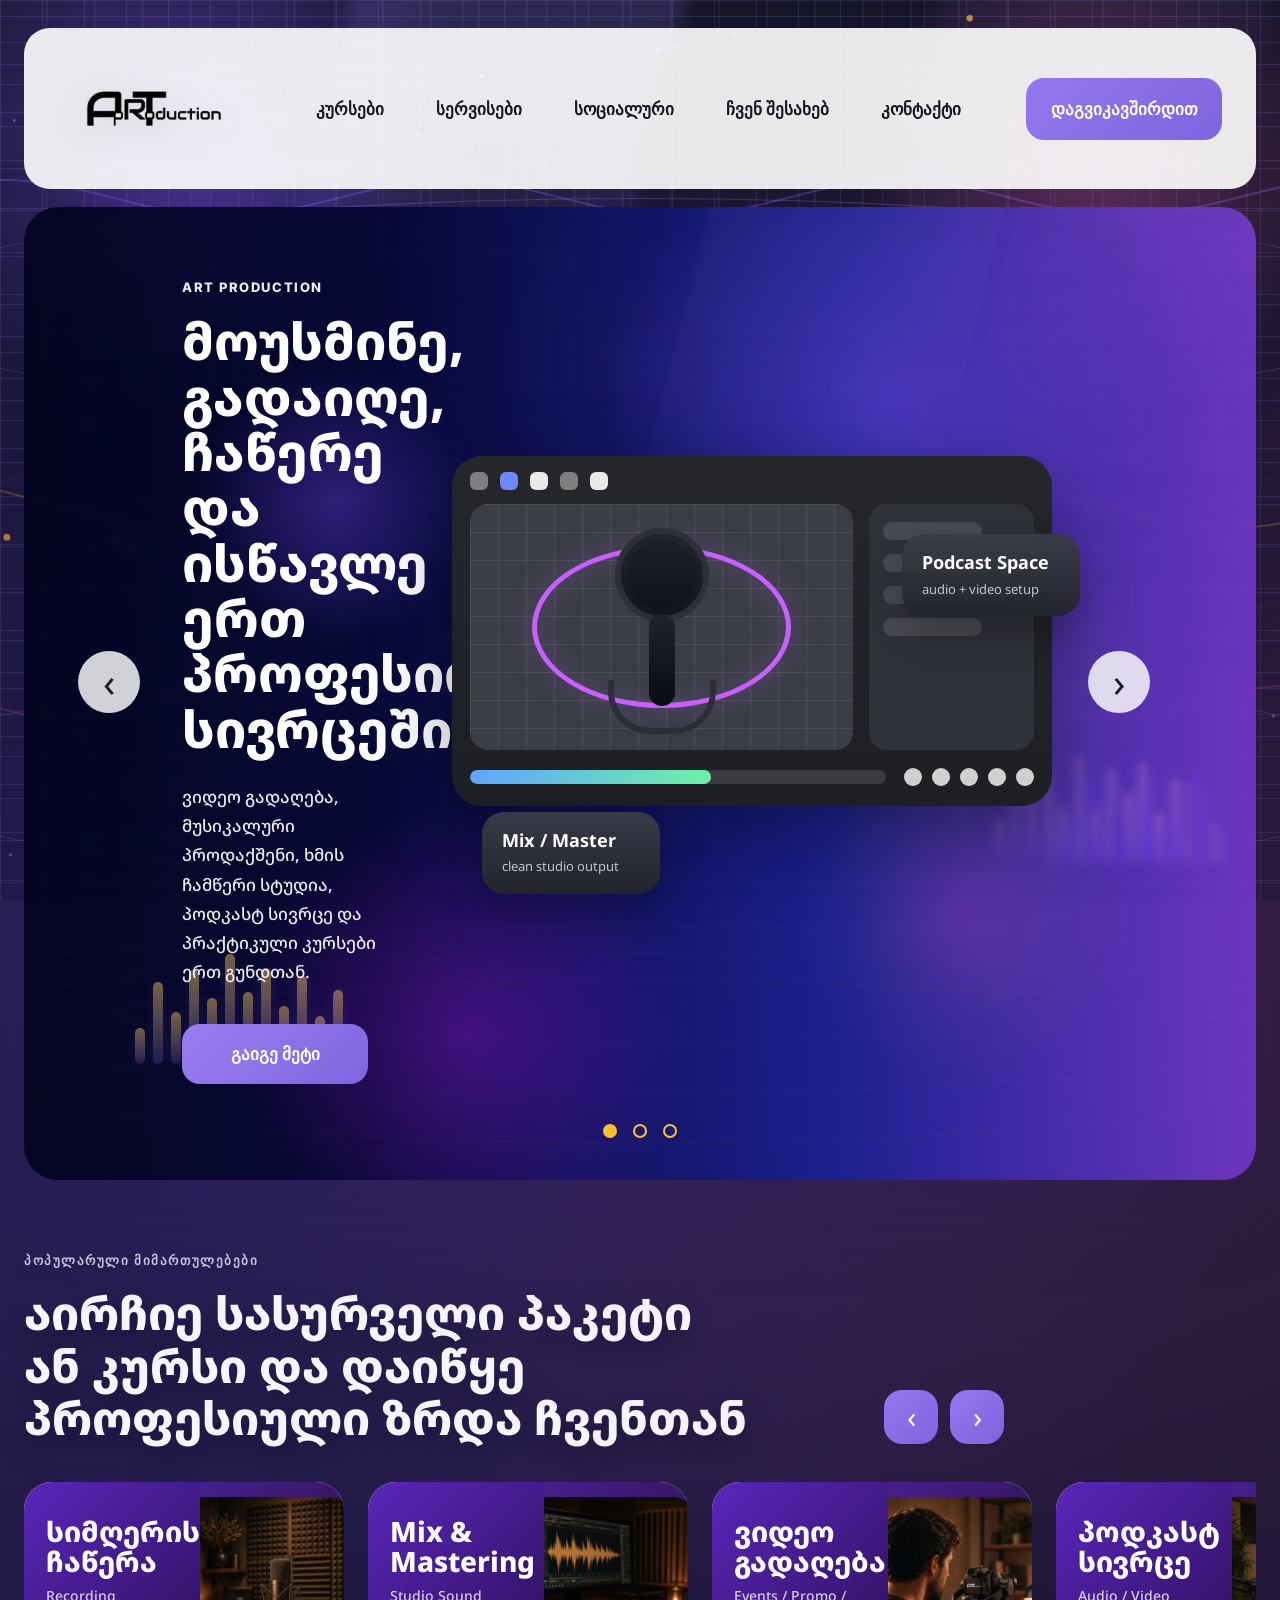
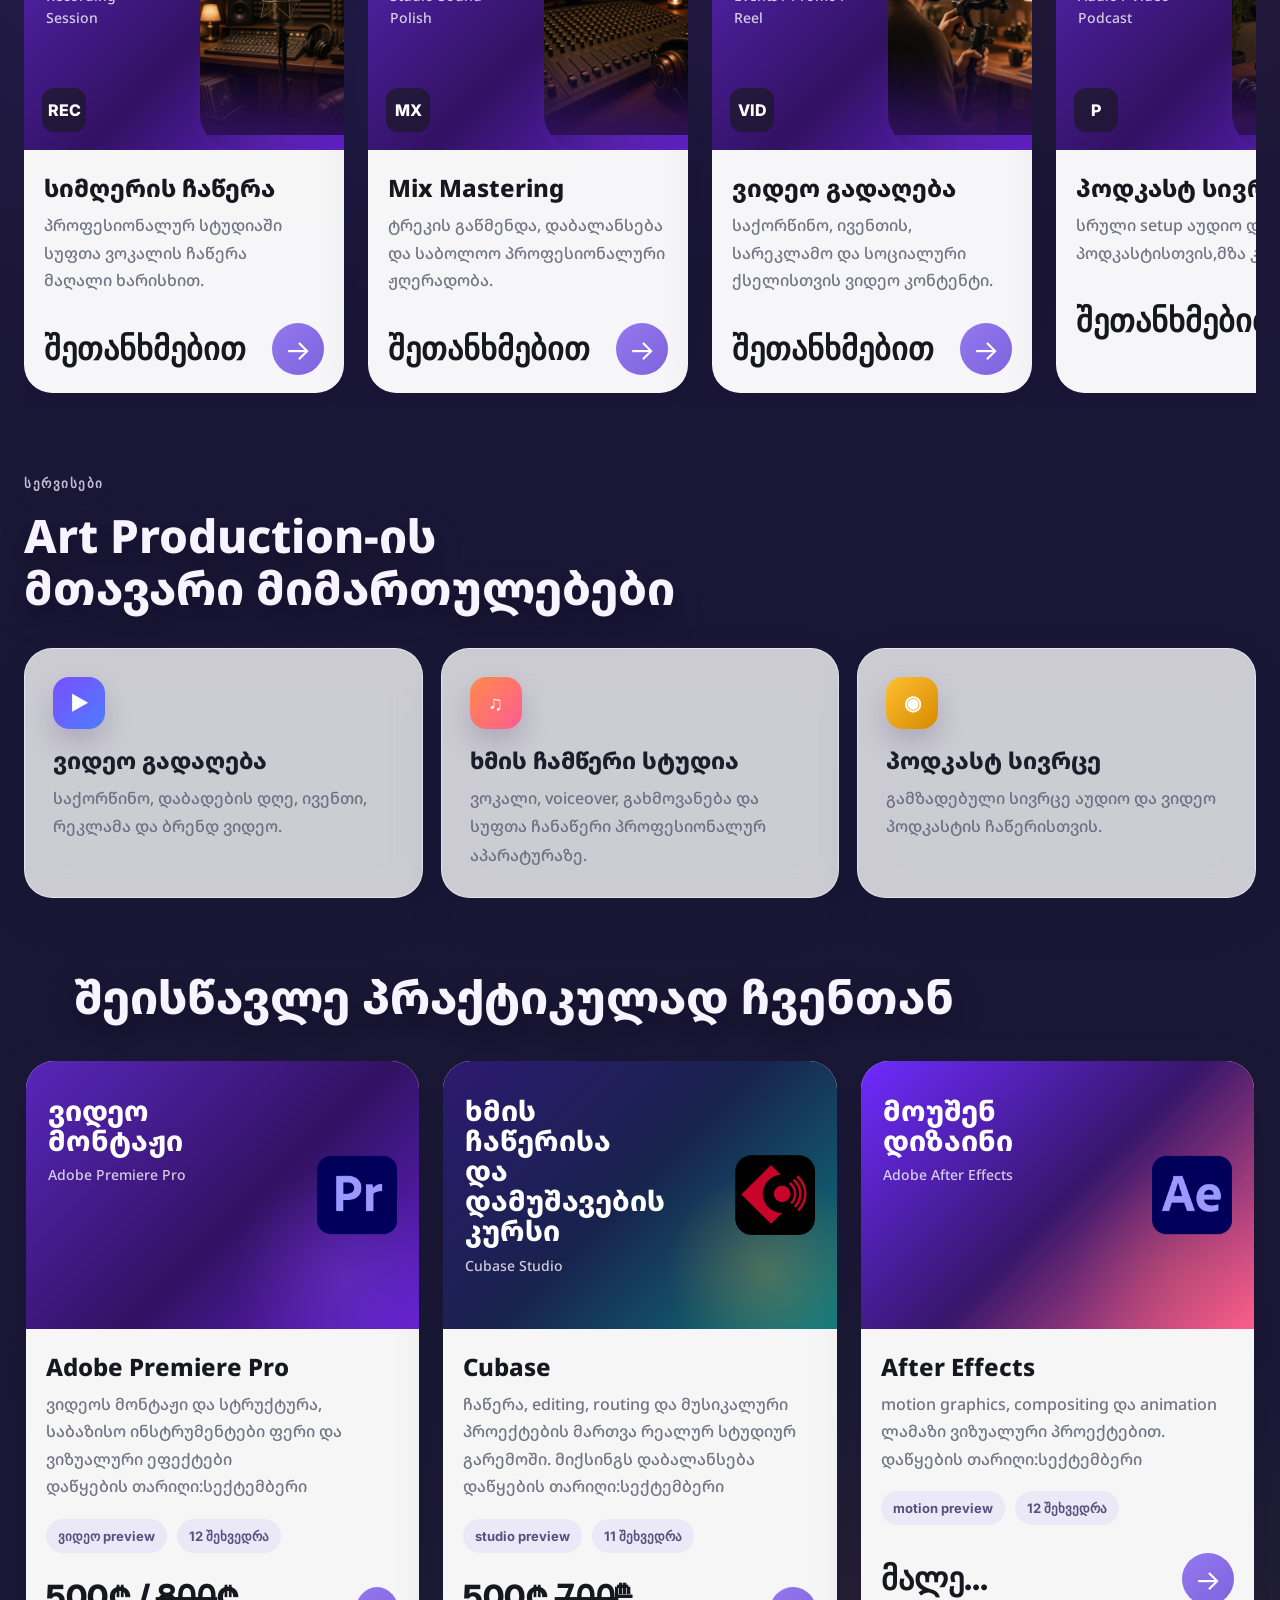
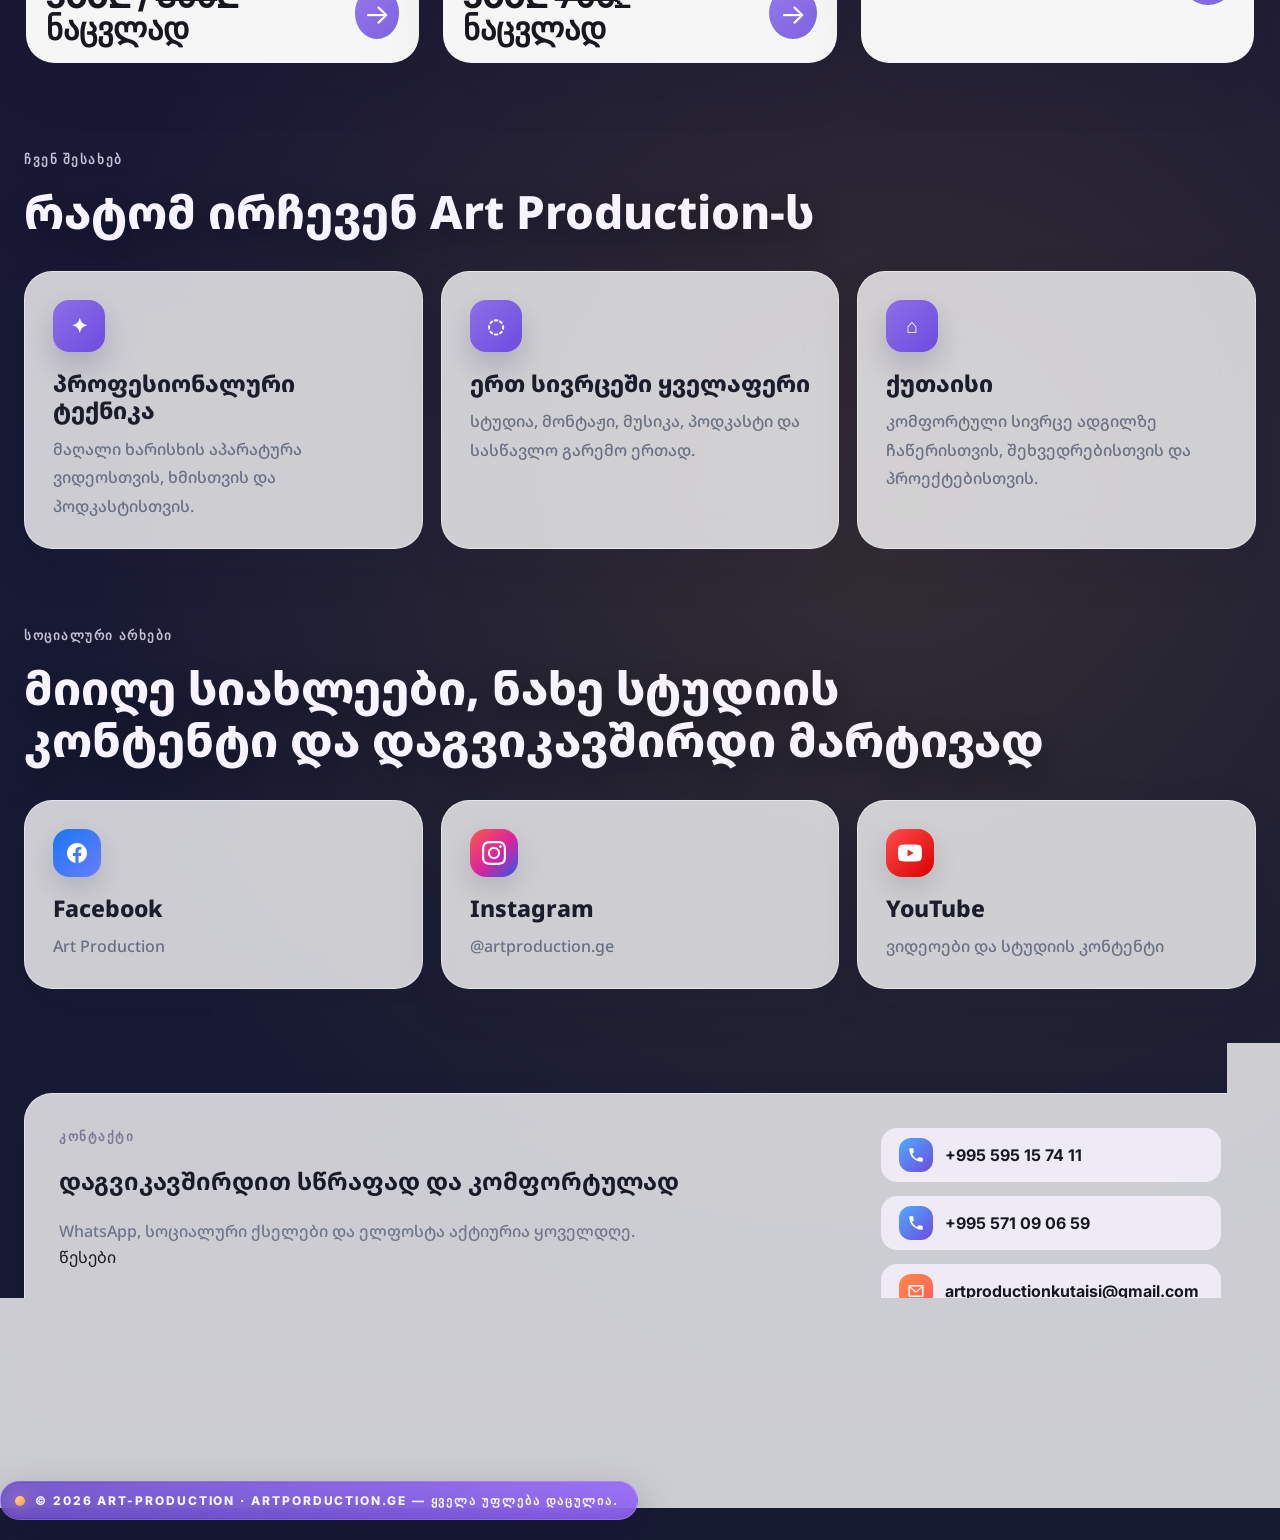
==== index.html @ 6a1c31cc "Update index.html" ====
<!doctype html>
<html lang="ka">
<head>
  <meta charset="utf-8">
  <meta name="viewport" content="width=device-width, initial-scale=1">
  <title>Art Production | არტ-პროდაქშენი</title>
  <meta name="description" content="Art Production ქ.ქუთაისში - ვიდეო, სტუდია, პოდკასტ სივრცე, მუსიკა და კურსები ერთ სივრცეში.">
  <link rel="icon" type="image/png" href="art-production-logo.png">
  <link rel="apple-touch-icon" href="art-production-logo.png">
  <link rel="preconnect" href="https://fonts.googleapis.com">
  <link rel="preconnect" href="https://fonts.gstatic.com" crossorigin>
  <link href="https://fonts.googleapis.com/css2?family=Inter:wght@400;500;600;700;800&family=Noto+Sans+Georgian:wght@400;500;600;700;800&display=swap" rel="stylesheet">
  <link rel="stylesheet" href="./styles.css?v=20260613-art-hero2">
</head>
<body>
  <div class="loader-screen" aria-label="Art Production იტვირთება">
    <div class="loader-card">
      <img class="loader-logo" src="art-production-logo.png" alt="Art Production logo">
      <div class="loader-line"><span></span></div>
    </div>
  </div>

  <canvas class="motion-canvas" aria-hidden="true"></canvas>
  <div class="site-motion-bg" aria-hidden="true">
    <div class="motion-grid"></div>
    <div class="motion-beam beam-a"></div>
    <div class="motion-beam beam-b"></div>
    <div class="motion-wave wave-a"></div>
    <div class="motion-wave wave-b"></div>
    <div class="motion-wave wave-c"></div>
    <div class="motion-bars">
      <span></span><span></span><span></span><span></span><span></span><span></span>
      <span></span><span></span><span></span><span></span><span></span><span></span>
    </div>
  </div>

  <div class="page-shell">
    <header class="site-header">
      <div class="header-inner">
        <a class="brand" href="#top" aria-label="Art Production">
          <img class="brand-logo" src="art-production-logo.png" alt="Art Production logo">
        </a>

        <nav class="main-nav" aria-label="მთავარი ნავიგაცია">
          <a href="#courses">კურსები</a>
          <a href="#services">სერვისები</a>
          <a href="#blog">სოციალური</a>
          <a href="#advantages">ჩვენ შესახებ</a>
          <a href="#contact">კონტაქტი</a>
        </nav>

        <div class="header-actions">
          <a class="header-cta" href="https://www.facebook.com/artproduction.ge" target="_blank" rel="noreferrer">დაგვიკავშირდით</a>
          <button class="menu-toggle" type="button" aria-label="მენიუს გახსნა" aria-expanded="false">
            <span></span>
            <span></span>
          </button>
        </div>
      </div>
    </header>

    <main id="top">
      <section class="hero-stage">
        <div class="hero-slider-card">
          <div class="studio-bg" aria-hidden="true">
            <div class="studio-orb studio-orb-one"></div>
            <div class="studio-orb studio-orb-two"></div>
            <div class="studio-lightbeam beam-one"></div>
            <div class="studio-lightbeam beam-two"></div>
            <div class="studio-wave wave-one"></div>
            <div class="studio-wave wave-two"></div>
            <div class="studio-wave wave-three"></div>
            <div class="studio-eq">
              <span></span>
              <span></span>
              <span></span>
              <span></span>
              <span></span>
              <span></span>
              <span></span>
              <span></span>
              <span></span>
              <span></span>
              <span></span>
              <span></span>
            </div>
          </div>
          <button class="hero-arrow hero-arrow-left" type="button" aria-label="წინა">
            <span>&lsaquo;</span>
          </button>

          <div class="hero-copy">
            <p class="hero-kicker" data-hero-kicker>ART PRODUCTION</p>
            <h1 data-hero-title>მოუსმინე, გადაიღე, ჩაწერე და ისწავლე ერთ პროფესიონალურ სივრცეში</h1>
            <p class="hero-description" data-hero-description>
              ვიდეო გადაღება, მუსიკალური პროდაქშენი, ხმის ჩამწერი სტუდია,
              პოდკასტ სივრცე და პრაქტიკული კურსები ერთ გუნდთან.
            </p>
            <a class="hero-button" data-hero-button href="#services">გაიგე მეტი</a>
          </div>

          <div class="hero-visual">
            <div class="ui-card ui-main">
              <div class="ui-toolbar">
                <span></span>
                <span></span>
                <span></span>
                <span></span>
                <span></span>
              </div>
              <div class="ui-screen">
                <div class="ui-preview">
                  <div class="podcast-ring"></div>
                  <div class="podcast-mic">
                    <div class="mic-head"></div>
                    <div class="mic-body"></div>
                  </div>
                </div>
                <div class="ui-sidebar">
                  <div class="ui-line short"></div>
                  <div class="ui-line"></div>
                  <div class="ui-line"></div>
                  <div class="ui-line short"></div>
                </div>
              </div>
              <div class="ui-bottom">
                <div class="progress-track">
                  <span></span>
                </div>
                <div class="ui-controls">
                  <i></i><i></i><i></i><i></i><i></i>
                </div>
              </div>
            </div>

            <div class="floating-card floating-top">
              <strong data-hero-badge-top-title>Podcast Space</strong>
              <span data-hero-badge-top-text>audio + video setup</span>
            </div>

            <div class="floating-card floating-bottom">
              <strong data-hero-badge-bottom-title>Mix / Master</strong>
              <span data-hero-badge-bottom-text>clean studio output</span>
            </div>
          </div>

          <button class="hero-arrow hero-arrow-right" type="button" aria-label="შემდეგი">
            <span>&rsaquo;</span>
          </button>

          <div class="hero-dots" aria-label="სლაიდები">
            <button class="hero-dot active" type="button" aria-label="სლაიდი 1"></button>
            <button class="hero-dot" type="button" aria-label="სლაიდი 2"></button>
            <button class="hero-dot" type="button" aria-label="სლაიდი 3"></button>
          </div>
        </div>
      </section>

      <section class="content-section slider-section" id="featured-courses">
        <div class="section-head slider-head">
          <div>
            <p class="section-kicker">პოპულარული მიმართულებები</p>
            <h2>აირჩიე სასურველი პაკეტი ან კურსი და დაიწყე პროფესიული ზრდა ჩვენთან</h2>
          </div>
          <div class="slider-actions">
            <button class="slider-arrow course-arrow-left" type="button" aria-label="წინა კურსები">
              <span>&lsaquo;</span>
            </button>
            <button class="slider-arrow course-arrow-right" type="button" aria-label="შემდეგი კურსები">
              <span>&rsaquo;</span>
            </button>
          </div>
        </div>

          <div class="course-slider" data-course-slider>
            <article class="course-showcase-card" data-package-link="recording" tabindex="0" role="link" aria-label="სიმღერის ჩაწერის დეტალები">
              <div class="course-showcase-media media-premiere">
                <div class="course-showcase-label">
                  <h3>სიმღერის ჩაწერა</h3>
                  <span>Recording Session</span>
                </div>
                <div class="course-person recording-photo"></div>
                <div class="course-badge">REC</div>
              </div>
              <div class="course-showcase-body">
                <h3>სიმღერის ჩაწერა</h3>
                <p>პროფესიონალურ სტუდიაში სუფთა ვოკალის ჩაწერა მაღალი ხარისხით.</p>
                <div class="course-price-row">
                  <strong>შეთანხმებით</strong>
                  <a href="./package-detail.html?item=recording" class="course-circle-arrow" aria-label="მეტის ნახვა">&rarr;</a>
                </div>
              </div>
            </article>

            <article class="course-showcase-card" data-package-link="mix-mastering" tabindex="0" role="link" aria-label="Mix Mastering-ის დეტალები">
              <div class="course-showcase-media media-seo">
                <div class="course-showcase-label">
                  <h3>Mix & Mastering</h3>
                  <span>Studio Sound Polish</span>
                </div>
                <div class="course-person mixing-photo"></div>
                <div class="course-badge">MX</div>
              </div>
              <div class="course-showcase-body">
                <h3>Mix Mastering</h3>
                <p>ტრეკის გაწმენდა, დაბალანსება და საბოლოო პროფესიონალური ჟღერადობა.</p>
                <div class="course-price-row">
                  <strong>შეთანხმებით</strong>
                  <a href="./package-detail.html?item=mix-mastering" class="course-circle-arrow" aria-label="მეტის ნახვა">&rarr;</a>
                </div>
              </div>
            </article>

            <article class="course-showcase-card" data-package-link="video-production" tabindex="0" role="link" aria-label="ვიდეო გადაღების დეტალები">
              <div class="course-showcase-media media-meta">
                <div class="course-showcase-label">
                  <h3>ვიდეო გადაღება</h3>
                  <span>Events / Promo / Reel</span>
                </div>
                <div class="course-person video-photo"></div>
                <div class="course-badge">VID</div>
              </div>
              <div class="course-showcase-body">
                <h3>ვიდეო გადაღება</h3>
                <p>საქორწინო, ივენთის, სარეკლამო და სოციალური ქსელისთვის ვიდეო კონტენტი.</p>
                <div class="course-price-row">
                  <strong>შეთანხმებით</strong>
                  <a href="./package-detail.html?item=video-production" class="course-circle-arrow" aria-label="მეტის ნახვა">&rarr;</a>
                </div>
              </div>
            </article>

            <article class="course-showcase-card" data-package-link="podcast-space" tabindex="0" role="link" aria-label="პოდკასტ სივრცის დეტალები">
              <div class="course-showcase-media media-figma">
                <div class="course-showcase-label">
                  <h3>პოდკასტ სივრცე</h3>
                  <span>Audio / Video Podcast</span>
                </div>
                <div class="course-person podcast-photo"></div>
                <div class="course-badge">P</div>
              </div>
              <div class="course-showcase-body">
                <h3>პოდკასტ სივრცე</h3>
                <p>სრული setup აუდიო და ვიდეო პოდკასტისთვის,მზა კონტენტით.</p>
                <div class="course-price-row">
                  <strong>შეთანხმებით</strong>
                  <a href="./package-detail.html?item=podcast-space" class="course-circle-arrow" aria-label="მეტის ნახვა">&rarr;</a>
                </div>
              </div>
            </article>
          </div>
      </section>

      <section class="content-section" id="services">
        <div class="section-head">
          <p class="section-kicker">სერვისები</p>
          <h2>Art Production-ის მთავარი მიმართულებები</h2>
        </div>
        <div class="card-grid">
          <article class="info-card">
            <span class="feature-icon video-icon">▶</span>
            <h3>ვიდეო გადაღება</h3>
            <p>საქორწინო, დაბადების დღე, ივენთი, რეკლამა და ბრენდ ვიდეო.</p>
          </article>
          <article class="info-card">
            <span class="feature-icon audio-icon">♫</span>
            <h3>ხმის ჩამწერი სტუდია</h3>
            <p>ვოკალი, voiceover, გახმოვანება და სუფთა ჩანაწერი პროფესიონალურ აპარატურაზე.</p>
          </article>
          <article class="info-card">
            <span class="feature-icon podcast-icon">◉</span>
            <h3>პოდკასტ სივრცე</h3>
            <p>გამზადებული სივრცე აუდიო და ვიდეო პოდკასტის ჩაწერისთვის.</p>
          </article>
        </div>
      </section>

      <section class="content-section" id="courses">
        <div class="section-head">
<style>
.course-app-logo {
    position: absolute;
    top: 50%;
    right: 22px;
    transform: translateY(-50%);
    width: 80px;
    height: auto;
    display: block;
}
.courses-title {
  text-align: center;
  transform: translateX(350px);
}
@media (max-width: 1400px) {
  .courses-title {
    transform: none;
  }
}
@media (max-width: 760px) {
  .course-app-logo {
    top: 22px;
    transform: none;
  }
}
</style>
         <h2 class="courses-title">
  შეისწავლე პრაქტიკულად ჩვენთან
</h2>
        </div>
        <div class="course-slider static-courses">
          <article class="course-showcase-card" data-package-link="premiere-pro" tabindex="0" role="link" aria-label="Adobe Premiere Pro კურსის დეტალები">
            <div class="course-showcase-media media-premiere">
              <div class="course-showcase-label">
                <h3>ვიდეო მონტაჟი</h3>
                <span>Adobe Premiere Pro</span>
              </div>
              <img src="./adobe-premiere.png" alt="Adobe Premiere Pro ლოგო" class="course-app-logo">
              
            </div>
            <div class="course-showcase-body">
              <h3>Adobe Premiere Pro</h3>
              <p>ვიდეოს მონტაჟი და სტრუქტურა, საბაზისო ინსტრუმენტები  ფერი და ვიზუალური ეფექტები</p>
 <p>დაწყების თარიღი:სექტემბერი</p>
              <div class="course-detail-meta">
                <span>ვიდეო preview</span>
                <span>12 შეხვედრა</span>
              </div>
              <div class="course-price-row">
                <strong>500₾ / 8̶0̶0̶₾ ნაცვლად</strong>
                <a href="./Adobe Premiere Pro.html?item=premiere-pro" class="course-circle-arrow" aria-label="Adobe Premiere Pro დეტალები">&rarr;</a>
              </div>
            </div>
          </article>
          <article class="course-showcase-card" data-package-link="cubase" tabindex="0" role="link" aria-label="Cubase კურსის დეტალები">
            <div class="course-showcase-media media-cubase-advanced">
              <div class="course-showcase-label">
                <h3>ხმის ჩაწერისა და დამუშავების კურსი</h3>
                <span>Cubase Studio</span>
              </div>
              <img src="./cubase-logo.png" alt="Cubase ლოგო" class="course-app-logo">
            </div>
            <div class="course-showcase-body">
              <h3>Cubase</h3>
              <p>ჩაწერა, editing, routing და მუსიკალური პროექტების მართვა რეალურ სტუდიურ გარემოში. მიქსინგს დაბალანსება</p>
                           <p>დაწყების თარიღი:სექტემბერი</p>
              <div class="course-detail-meta">
                <span>studio preview</span>
                <span>11 შეხვედრა</span>
              </div>
              <div class="course-price-row">
                <strong>500₾ 7̶0̶0̶₾̶̶ ნაცვლად</strong>
                <a href="./Sound-Mix-Mastering.html?item=cubase" class="course-circle-arrow" aria-label="Cubase დეტალები">&rarr;</a>
              </div>
            </div>
          </article>
          </article>
          <article class="course-showcase-card" data-package-link="after-effects" tabindex="0" role="link" aria-label="After Effects კურსის დეტალები">
            <div class="course-showcase-media media-after-advanced">
              <div class="course-showcase-label">
                <h3>მოუშენ დიზაინი</h3>
                <span>Adobe After Effects</span>
              </div>
              <img src="./aftereffects-logo.png" alt="After Effects ლოგო" class="course-app-logo">
            </div>
            <div class="course-showcase-body">
              <h3>After Effects</h3>
              <p>motion graphics, compositing და animation ლამაზი ვიზუალური პროექტებით.</p>
	           <p>დაწყების თარიღი:სექტემბერი</p>
              <div class="course-detail-meta">
                <span>motion preview</span>
                <span>12 შეხვედრა</span>
              </div>
              <div class="course-price-row">
                <strong>მალე...</strong>
                <a href="./index.html?item=after-effects" class="course-circle-arrow" aria-label="After Effects დეტალები">&rarr;</a>
              </div>
            </div>
        </div>
      </section>

      <section class="content-section" id="advantages">
        <div class="section-head">
          <p class="section-kicker">ჩვენ შესახებ</p>
          <h2>რატომ ირჩევენ Art Production-ს</h2>
        </div>
        <div class="card-grid">
          <article class="info-card">
            <span class="feature-icon tech-icon">✦</span>
            <h3>პროფესიონალური ტექნიკა</h3>
            <p>მაღალი ხარისხის აპარატურა ვიდეოსთვის, ხმისთვის და პოდკასტისთვის.</p>
          </article>
          <article class="info-card">
            <span class="feature-icon space-icon">◌</span>
            <h3>ერთ სივრცეში ყველაფერი</h3>
            <p>სტუდია, მონტაჟი, მუსიკა, პოდკასტი და სასწავლო გარემო ერთად.</p>
          </article>
          <article class="info-card">
            <span class="feature-icon city-icon">⌂</span>
            <h3>ქუთაისი</h3>
            <p>კომფორტული სივრცე ადგილზე ჩაწერისთვის, შეხვედრებისთვის და პროექტებისთვის.</p>
          </article>
        </div>
      </section>

      <section class="content-section" id="blog">
        <div class="section-head">
          <p class="section-kicker">სოციალური არხები</p>
          <h2>მიიღე სიახლეები, ნახე სტუდიის კონტენტი და დაგვიკავშირდი მარტივად</h2>
        </div>
          <div class="card-grid">
            <a class="info-card social-card" href="https://www.facebook.com/artproduction.ge" target="_blank" rel="noreferrer">
              <span class="social-icon facebook-icon">
                <svg viewBox="0 0 24 24" width="24" height="24" fill="currentColor" aria-hidden="true"><path d="M22 12.06C22 6.5 17.52 2 12 2S2 6.5 2 12.06c0 5.02 3.66 9.18 8.44 9.94v-7.03H7.9v-2.9h2.54V9.85c0-2.52 1.49-3.91 3.77-3.91 1.09 0 2.24.2 2.24.2v2.47h-1.26c-1.24 0-1.63.78-1.63 1.57v1.88h2.78l-.45 2.9h-2.33V22c4.78-.76 8.44-4.92 8.44-9.94z"/></svg>
              </span>
              <h3>Facebook</h3>
              <p>Art Production</p>
            </a>
            <a class="info-card social-card" href="https://www.instagram.com/artproduction.ge/" target="_blank" rel="noreferrer">
              <span class="social-icon instagram-icon">
                <svg viewBox="0 0 24 24" width="24" height="24" fill="currentColor" aria-hidden="true"><path d="M12 2.16c3.2 0 3.58.01 4.85.07 1.17.05 1.8.25 2.23.41.56.22.96.48 1.38.9.42.42.68.82.9 1.38.16.42.36 1.06.41 2.23.06 1.27.07 1.65.07 4.85s-.01 3.58-.07 4.85c-.05 1.17-.25 1.8-.41 2.23-.22.56-.48.96-.9 1.38-.42.42-.82.68-1.38.9-.42.16-1.06.36-2.23.41-1.27.06-1.65.07-4.85.07s-3.58-.01-4.85-.07c-1.17-.05-1.8-.25-2.23-.41a3.72 3.72 0 0 1-1.38-.9 3.72 3.72 0 0 1-.9-1.38c-.16-.42-.36-1.06-.41-2.23-.06-1.27-.07-1.65-.07-4.85s.01-3.58.07-4.85c.05-1.17.25-1.8.41-2.23.22-.56.48-.96.9-1.38.42-.42.82-.68 1.38-.9.42-.16 1.06-.36 2.23-.41 1.27-.06 1.65-.07 4.85-.07M12 0C8.74 0 8.33.01 7.05.07 5.78.13 4.9.33 4.14.63c-.79.3-1.46.72-2.13 1.38A5.88 5.88 0 0 0 .63 4.14C.33 4.9.13 5.78.07 7.05.01 8.33 0 8.74 0 12s.01 3.67.07 4.95c.06 1.27.26 2.15.56 2.91.3.79.72 1.46 1.38 2.13.67.66 1.34 1.08 2.13 1.38.76.3 1.64.5 2.91.56C8.33 23.99 8.74 24 12 24s3.67-.01 4.95-.07c1.27-.06 2.15-.26 2.91-.56a5.88 5.88 0 0 0 2.13-1.38 5.88 5.88 0 0 0 1.38-2.13c.3-.76.5-1.64.56-2.91.06-1.28.07-1.69.07-4.95s-.01-3.67-.07-4.95c-.06-1.27-.26-2.15-.56-2.91a5.88 5.88 0 0 0-1.38-2.13A5.88 5.88 0 0 0 19.86.63C19.1.33 18.22.13 16.95.07 15.67.01 15.26 0 12 0zm0 5.84A6.16 6.16 0 1 0 18.16 12 6.16 6.16 0 0 0 12 5.84zm0 10.15A4 4 0 1 1 16 12a4 4 0 0 1-4 3.99zm7.85-10.4a1.44 1.44 0 1 1-2.88 0 1.44 1.44 0 0 1 2.88 0z"/></svg>
              </span>
              <h3>Instagram</h3>
              <p>@artproduction.ge</p>
            </a>
            <a class="info-card social-card" href="https://youtube.com/@artproductionge?si=7Dmht4TUdUkB4oiP" target="_blank" rel="noreferrer">
              <span class="social-icon youtube-icon">
                <svg viewBox="0 0 24 24" width="24" height="24" fill="currentColor" aria-hidden="true"><path d="M23.5 6.19a3.02 3.02 0 0 0-2.12-2.14C19.5 3.55 12 3.55 12 3.55s-7.5 0-9.38.5A3.02 3.02 0 0 0 .5 6.19C0 8.07 0 12 0 12s0 3.93.5 5.81a3.02 3.02 0 0 0 2.12 2.14c1.88.5 9.38.5 9.38.5s7.5 0 9.38-.5a3.02 3.02 0 0 0 2.12-2.14C24 15.93 24 12 24 12s0-3.93-.5-5.81zM9.55 15.57V8.43L15.82 12z"/></svg>
              </span>
              <h3>YouTube</h3>
              <p>ვიდეოები და სტუდიის კონტენტი</p>
            </a>
          </div>
        </section>

      <section class="content-section contact-section" id="contact">
        <div class="contact-box">
          <div>
            <p class="section-kicker">კონტაქტი</p>
            <h2>დაგვიკავშირდით სწრაფად და კომფორტულად</h2>
            <p class="contact-text">WhatsApp, სოციალური ქსელები და ელფოსტა აქტიურია ყოველდღე.</p>
	       <a href="privacy.html" class="rules-btn">წესები</a>
          </div>
            <div class="contact-links">
              <a href="tel:+995595157411"><span class="contact-icon phone-icon"><svg viewBox="0 0 24 24" width="18" height="18" fill="currentColor" aria-hidden="true"><path d="M6.62 10.79a15.05 15.05 0 0 0 6.59 6.59l2.2-2.2a1 1 0 0 1 1.01-.24 11.36 11.36 0 0 0 3.56.57 1 1 0 0 1 1 1V20a1 1 0 0 1-1 1C10.61 21 3 13.39 3 4a1 1 0 0 1 1-1h3.5a1 1 0 0 1 1 1 11.36 11.36 0 0 0 .57 3.56 1 1 0 0 1-.25 1.01z"/></svg></span>+995 595 15 74 11</a>
              <a href="tel:+995571090659"><span class="contact-icon phone-icon"><svg viewBox="0 0 24 24" width="18" height="18" fill="currentColor" aria-hidden="true"><path d="M6.62 10.79a15.05 15.05 0 0 0 6.59 6.59l2.2-2.2a1 1 0 0 1 1.01-.24 11.36 11.36 0 0 0 3.56.57 1 1 0 0 1 1 1V20a1 1 0 0 1-1 1C10.61 21 3 13.39 3 4a1 1 0 0 1 1-1h3.5a1 1 0 0 1 1 1 11.36 11.36 0 0 0 .57 3.56 1 1 0 0 1-.25 1.01z"/></svg></span>+995 571 09 06 59</a>
              <a href="mailto:artproductionkutaisi@gmail.com"><span class="contact-icon mail-icon"><svg viewBox="0 0 24 24" width="18" height="18" fill="currentColor" aria-hidden="true"><path d="M2 5.5A1.5 1.5 0 0 1 3.5 4h17A1.5 1.5 0 0 1 22 5.5v13a1.5 1.5 0 0 1-1.5 1.5h-17A1.5 1.5 0 0 1 2 18.5zm2.2.5 7.34 6.02a.75.75 0 0 0 .95 0L19.83 6zM20 7.83l-6.86 5.63a2.25 2.25 0 0 1-2.85 0L4 7.83V18h16z"/></svg></span>artproductionkutaisi@gmail.com</a>
              <a href="https://wa.me/995595157411" target="_blank" rel="noreferrer"><span class="contact-icon whatsapp-icon"><svg viewBox="0 0 24 24" width="18" height="18" fill="currentColor" aria-hidden="true"><path d="M17.47 14.38c-.29-.15-1.71-.84-1.97-.94-.26-.1-.46-.15-.65.15-.19.29-.75.94-.92 1.14-.17.19-.34.22-.63.07-.29-.15-1.22-.45-2.32-1.43-.86-.77-1.44-1.71-1.61-2-.17-.29-.02-.45.13-.59.13-.13.29-.34.44-.51.15-.17.19-.29.29-.49.1-.19.05-.36-.02-.51-.07-.15-.65-1.57-.89-2.15-.23-.56-.47-.48-.65-.49h-.56c-.19 0-.51.07-.78.36-.26.29-1.02 1-1.02 2.45s1.05 2.84 1.19 3.04c.15.19 2.06 3.15 5 4.41.7.3 1.24.48 1.67.62.7.22 1.34.19 1.84.12.56-.08 1.71-.7 1.96-1.37.24-.68.24-1.26.17-1.37-.07-.12-.26-.19-.55-.34z"/><path d="M12.02 2C6.5 2 2 6.48 2 12c0 1.85.5 3.58 1.36 5.06L2 22l5.06-1.32A9.94 9.94 0 0 0 12.02 22C17.5 22 22 17.52 22 12S17.5 2 12.02 2zm0 18.1c-1.63 0-3.16-.44-4.47-1.2l-.32-.19-3 .78.8-2.92-.21-.3A8.1 8.1 0 0 1 3.9 12c0-4.48 3.65-8.13 8.12-8.13S20.14 7.52 20.14 12s-3.64 8.1-8.12 8.1z"/></svg></span>WhatsApp</a>
            </div>
          </div>
        </section>
    </main>
  </div>

  <div class="site-credit">© 2026 Art-Production · artporduction.ge — ყველა უფლება დაცულია.</div>

  <script src="app.js"></script>
</body>
</html>
---- styles.css ----
:root {
  --bg: #f2f2f4;
  --surface: #ffffff;
  --ink: #17181f;
  --muted: #d8d9e0;
  --text-soft: #6f7483;
  --purple: #8b70e8;
  --purple-deep: #6e4bdf;
  --yellow: #ffbf32;
  --hero-dark: #05061f;
  --hero-mid: #1d1fa6;
  --hero-purple: #7d31eb;
  --shadow: 0 20px 55px rgba(22, 20, 48, 0.12);
}

* {
  box-sizing: border-box;
}

html {
  scroll-behavior: smooth;
}

body {
  margin: 0;
  background:
    radial-gradient(circle at 20% 20%, rgba(112, 75, 255, 0.24), transparent 26%),
    radial-gradient(circle at 82% 18%, rgba(255, 93, 177, 0.16), transparent 24%),
    radial-gradient(circle at 70% 78%, rgba(255, 191, 50, 0.12), transparent 22%),
    linear-gradient(180deg, #161729 0%, #1b1637 38%, #171b32 100%);
  color: var(--ink);
  font-family: "Noto Sans Georgian", "Inter", Arial, sans-serif;
  text-rendering: optimizeLegibility;
  -webkit-font-smoothing: antialiased;
  -moz-osx-font-smoothing: grayscale;
  overflow-x: hidden;
}

.motion-canvas {
  position: fixed;
  inset: 0;
  z-index: 0;
  width: 100%;
  height: 100%;
  pointer-events: none;
  opacity: 0.95;
}

.site-motion-bg {
  position: fixed;
  inset: 0;
  z-index: 1;
  overflow: hidden;
  pointer-events: none;
  background:
    radial-gradient(circle at 14% 14%, rgba(132, 82, 255, 0.42), transparent 22%),
    radial-gradient(circle at 86% 18%, rgba(255, 95, 184, 0.3), transparent 18%),
    radial-gradient(circle at 74% 78%, rgba(255, 191, 50, 0.22), transparent 18%),
    radial-gradient(circle at 28% 74%, rgba(79, 184, 255, 0.18), transparent 20%),
    linear-gradient(180deg, rgba(7, 9, 24, 0.16), rgba(18, 12, 44, 0.3));
}

.motion-grid,
.motion-beam,
.motion-wave,
.motion-bars {
  position: absolute;
}

.motion-grid {
  inset: 0;
  opacity: 0.9;
  background:
    linear-gradient(rgba(147, 152, 214, 0.16) 1px, transparent 1px),
    linear-gradient(90deg, rgba(147, 152, 214, 0.16) 1px, transparent 1px);
  background-size: 42px 42px;
  animation: gridDrift 18s linear infinite;
  mix-blend-mode: screen;
}

.site-motion-bg::before,
.site-motion-bg::after {
  content: "";
  position: absolute;
  inset: auto;
  pointer-events: none;
  border-radius: 50%;
  filter: blur(36px);
  opacity: 0.7;
}

.site-motion-bg::before {
  left: 8%;
  top: 10%;
  width: 240px;
  height: 240px;
  background: radial-gradient(circle, rgba(124, 94, 255, 0.3), rgba(124, 94, 255, 0));
  animation: ambientBlob 14s ease-in-out infinite;
}

.site-motion-bg::after {
  right: 10%;
  bottom: 12%;
  width: 300px;
  height: 300px;
  background: radial-gradient(circle, rgba(255, 191, 50, 0.22), rgba(255, 191, 50, 0));
  animation: ambientBlob 18s ease-in-out infinite reverse;
}

.motion-beam {
  top: -18%;
  width: 26%;
  height: 145%;
  opacity: 0.5;
  background: linear-gradient(180deg, rgba(150, 126, 255, 0.55), rgba(150, 126, 255, 0.12) 34%, rgba(150, 126, 255, 0));
  filter: blur(10px);
  transform: skewX(-14deg);
}

.beam-a {
  left: 18%;
  animation: beamMove 17s ease-in-out infinite;
}

.beam-b {
  right: 10%;
  opacity: 0.13;
  animation: beamMove 23s ease-in-out infinite reverse;
}

.motion-wave {
  left: -10%;
  right: -10%;
  height: 220px;
  border-radius: 50%;
  border: 1px solid rgba(171, 147, 255, 0.34);
  opacity: 0.8;
}

.wave-a {
  top: 22%;
  animation: pageWave 15s ease-in-out infinite;
}

.wave-b {
  top: 48%;
  border-color: rgba(255, 191, 50, 0.1);
  animation: pageWave 18s ease-in-out infinite reverse;
}

.wave-c {
  top: 74%;
  animation: pageWave 21s ease-in-out infinite;
}

.motion-bars {
  right: 3.5%;
  bottom: 5%;
  display: flex;
  align-items: end;
  gap: 8px;
  width: 240px;
  height: 120px;
  opacity: 0.72;
}

.motion-bars span {
  width: 8px;
  border-radius: 999px;
  background: linear-gradient(180deg, rgba(255, 207, 104, 1), rgba(142, 111, 255, 0.5));
  box-shadow: 0 0 18px rgba(142, 111, 255, 0.38);
  animation: barsDance 1.8s ease-in-out infinite;
}

.motion-bars span:nth-child(1) { height: 36px; animation-delay: -0.1s; }
.motion-bars span:nth-child(2) { height: 74px; animation-delay: -0.5s; }
.motion-bars span:nth-child(3) { height: 56px; animation-delay: -0.2s; }
.motion-bars span:nth-child(4) { height: 88px; animation-delay: -0.65s; }
.motion-bars span:nth-child(5) { height: 48px; animation-delay: -0.3s; }
.motion-bars span:nth-child(6) { height: 98px; animation-delay: -0.8s; }
.motion-bars span:nth-child(7) { height: 44px; animation-delay: -0.15s; }
.motion-bars span:nth-child(8) { height: 86px; animation-delay: -0.7s; }
.motion-bars span:nth-child(9) { height: 60px; animation-delay: -0.35s; }
.motion-bars span:nth-child(10) { height: 92px; animation-delay: -0.95s; }
.motion-bars span:nth-child(11) { height: 42px; animation-delay: -0.25s; }
.motion-bars span:nth-child(12) { height: 76px; animation-delay: -0.6s; }

@keyframes gridDrift {
  from { transform: translate3d(0, 0, 0); }
  to { transform: translate3d(42px, 42px, 0); }
}

@keyframes ambientBlob {
  0%, 100% { transform: translate3d(0, 0, 0) scale(1); }
  50% { transform: translate3d(18px, -20px, 0) scale(1.16); }
}

@keyframes beamMove {
  0%, 100% { transform: skewX(-14deg) translateX(0); opacity: 0.1; }
  50% { transform: skewX(-10deg) translateX(40px); opacity: 0.24; }
}

@keyframes pageWave {
  0%, 100% { transform: translateX(-1.5%) scaleY(0.86); opacity: 0.25; }
  50% { transform: translateX(1.5%) scaleY(1.04); opacity: 0.5; }
}

@keyframes barsDance {
  0%, 100% { transform: scaleY(0.6); opacity: 0.55; }
  50% { transform: scaleY(1.08); opacity: 1; }
}

body.loading {
  overflow: hidden;
}

a {
  color: inherit;
  text-decoration: none;
}

img {
  display: block;
  max-width: 100%;
}

button {
  font: inherit;
}

.loader-screen {
  position: fixed;
  inset: 0;
  z-index: 999;
  display: grid;
  place-items: center;
  background:
    radial-gradient(circle at 70% 30%, rgba(139, 112, 232, 0.35), transparent 25%),
    linear-gradient(135deg, #0a0b21, #14173f 55%, #5421bf);
  transition: opacity 0.65s ease, visibility 0.65s ease;
}

.loader-screen.hidden {
  visibility: hidden;
  opacity: 0;
}

.loader-card {
  display: grid;
  justify-items: center;
  gap: 18px;
}

.loader-logo {
  width: min(420px, 74vw);
  height: auto;
  object-fit: contain;
  filter: drop-shadow(0 16px 28px rgba(0, 0, 0, 0.22));
}

.loader-line {
  width: min(260px, 68vw);
  height: 4px;
  overflow: hidden;
  border-radius: 999px;
  background: rgba(255, 255, 255, 0.14);
}

.loader-line span {
  display: block;
  width: 42%;
  height: 100%;
  border-radius: inherit;
  background: linear-gradient(90deg, #ffd168, #8b70e8);
  animation: loaderSlide 1.2s ease-in-out infinite;
}

@keyframes loaderSlide {
  from { transform: translateX(-110%); }
  to { transform: translateX(250%); }
}

.page-shell {
  position: relative;
  z-index: 2;
  width: min(100%, 1920px);
  margin: 0 auto;
  padding: 28px 24px 54px;
}

.site-credit {
  position: relative;
  z-index: 2;
  display: inline-flex;
  align-items: center;
  gap: 10px;
  width: fit-content;
  margin: 6px 24px 20px auto;
  padding: 11px 18px 11px 14px;
  border-radius: 999px;
  color: rgba(255, 255, 255, 0.94);
  background: linear-gradient(135deg, rgba(93, 61, 199, 0.88), rgba(144, 92, 255, 0.82));
  border: 1px solid rgba(255, 255, 255, 0.18);
  box-shadow: 0 18px 40px rgba(18, 12, 52, 0.34);
  backdrop-filter: blur(14px);
  font-family: "Inter", Arial, sans-serif;
  font-size: 12px;
  font-weight: 800;
  letter-spacing: 0.16em;
  text-transform: uppercase;
  overflow: hidden;
  transition: box-shadow 0.28s ease, background 0.28s ease, border-color 0.28s ease, filter 0.28s ease;
}

.site-credit::before {
  content: "";
  width: 10px;
  height: 10px;
  border-radius: 50%;
  background: linear-gradient(135deg, #ffd36d, #ff8d5c);
  box-shadow: 0 0 18px rgba(255, 195, 82, 0.65);
  transition: transform 0.28s ease, box-shadow 0.28s ease;
}

.site-credit::after {
  content: "";
  position: absolute;
  inset: 1px;
  border-radius: inherit;
  background: linear-gradient(135deg, rgba(255, 255, 255, 0.18), rgba(255, 255, 255, 0.04));
  opacity: 0.45;
  pointer-events: none;
  transition: opacity 0.28s ease, background 0.28s ease;
}

.site-credit:hover {
  border-color: rgba(255, 255, 255, 0.26);
  box-shadow: 0 24px 48px rgba(18, 12, 52, 0.42), 0 0 22px rgba(155, 104, 255, 0.28);
  background: linear-gradient(135deg, rgba(108, 73, 224, 0.94), rgba(159, 102, 255, 0.88));
  filter: saturate(1.08);
}

.site-credit:hover::before {
  transform: scale(1.14);
  box-shadow: 0 0 22px rgba(255, 195, 82, 0.9);
}

.site-credit:hover::after {
  opacity: 0.62;
  background: linear-gradient(135deg, rgba(255, 255, 255, 0.24), rgba(255, 255, 255, 0.06));
}

.site-header {
  position: relative;
  z-index: 3;
  max-width: 1710px;
  margin: 0 auto 18px;
  background: rgba(255, 255, 255, 0.9);
  border-radius: 26px;
  box-shadow: 0 10px 30px rgba(33, 32, 65, 0.05);
}

.header-inner {
  display: flex;
  align-items: center;
  justify-content: space-between;
  gap: 24px;
  min-height: 110px;
  position: relative;
  padding: 0 34px;
}

.brand-logo {
  width: clamp(190px, 15vw, 250px);
  height: auto;
  object-fit: contain;
  filter: brightness(0) drop-shadow(0 8px 18px rgba(0, 0, 0, 0.12));
}

.brand {
  display: inline-flex;
  align-items: center;
  justify-content: center;
  min-height: 76px;
  padding: 4px 0;
}

.main-nav,
.header-actions {
  display: flex;
  align-items: center;
}

.main-nav {
  gap: 52px;
  font-family: "Inter", Arial, sans-serif;
  font-size: 17px;
  font-weight: 600;
  line-height: 1.2;
}

.main-nav a:hover {
  color: var(--purple-deep);
}

.header-actions {
  gap: 14px;
}

.header-cta {
  display: inline-flex;
  align-items: center;
  justify-content: center;
  min-width: 196px;
  min-height: 62px;
  padding: 0 24px;
  border-radius: 18px;
  color: #fff;
  background: linear-gradient(135deg, #9578ef, #7d63dd);
  font-family: "Inter", Arial, sans-serif;
  font-size: 17px;
  font-weight: 700;
  letter-spacing: 0;
}

.menu-toggle {
  display: none;
  width: 46px;
  height: 46px;
  padding: 0;
  border: 0;
  border-radius: 14px;
  background: rgba(139, 112, 232, 0.12);
  cursor: pointer;
  pointer-events: auto;
  touch-action: manipulation;
}

.menu-toggle span {
  display: block;
  width: 18px;
  height: 2px;
  margin: 4px auto;
  background: var(--ink);
}

.hero-stage,
.content-section {
  position: relative;
  z-index: 2;
  max-width: 1710px;
  margin: 0 auto;
}

.hero-slider-card {
  position: relative;
  display: grid;
  grid-template-columns: 86px minmax(0, 0.9fr) minmax(620px, 1.08fr) 86px;
  gap: 18px;
  align-items: center;
  min-height: 695px;
  padding: 72px 54px 96px;
  overflow: hidden;
  border-radius: 34px;
  background:
    radial-gradient(circle at 36% 85%, rgba(139, 23, 200, 0.42), transparent 20%),
    radial-gradient(circle at 70% 20%, rgba(133, 84, 255, 0.36), transparent 24%),
    linear-gradient(90deg, rgba(1, 3, 29, 0.9) 0%, rgba(3, 5, 48, 0.9) 28%, rgba(21, 32, 160, 0.78) 66%, rgba(131, 64, 239, 0.72) 100%);
  backdrop-filter: blur(4px);
  box-shadow: 0 24px 90px rgba(39, 24, 96, 0.24);
}

.studio-bg {
  position: absolute;
  inset: 0;
  overflow: hidden;
  pointer-events: none;
}

.studio-orb,
.studio-lightbeam,
.studio-wave,
.studio-eq {
  position: absolute;
}

.studio-orb {
  border-radius: 50%;
  filter: blur(10px);
  opacity: 0.65;
}

.studio-orb-one {
  left: 14%;
  top: 16%;
  width: 280px;
  height: 280px;
  background: radial-gradient(circle, rgba(122, 75, 255, 0.55) 0%, rgba(122, 75, 255, 0) 70%);
  animation: driftOrbOne 13s ease-in-out infinite;
}

.studio-orb-two {
  right: 10%;
  bottom: 10%;
  width: 340px;
  height: 340px;
  background: radial-gradient(circle, rgba(255, 95, 184, 0.28) 0%, rgba(255, 191, 50, 0.06) 42%, rgba(255, 95, 184, 0) 72%);
  animation: driftOrbTwo 17s ease-in-out infinite;
}

.studio-lightbeam {
  top: -16%;
  width: 24%;
  height: 140%;
  opacity: 0.2;
  filter: blur(2px);
  background: linear-gradient(180deg, rgba(255, 255, 255, 0.22), rgba(255, 255, 255, 0.02) 34%, rgba(255, 255, 255, 0));
  transform: skewX(-14deg);
}

.beam-one {
  left: 45%;
  animation: swayBeam 11s ease-in-out infinite;
}

.beam-two {
  left: 70%;
  opacity: 0.12;
  animation: swayBeam 15s ease-in-out infinite reverse;
}

.studio-wave {
  left: -6%;
  right: -6%;
  height: 160px;
  border-radius: 50%;
  border: 1px solid rgba(255, 255, 255, 0.08);
  opacity: 0.35;
}

.wave-one {
  bottom: 12%;
  transform: scaleY(0.72);
  animation: waveFloat 12s linear infinite;
}

.wave-two {
  bottom: 8%;
  transform: scaleY(0.88);
  animation: waveFloat 16s linear infinite reverse;
}

.wave-three {
  bottom: 4%;
  transform: scaleY(1.02);
  border-color: rgba(255, 191, 50, 0.12);
  animation: waveFloat 18s linear infinite;
}

.studio-eq {
  left: 9%;
  bottom: 12%;
  display: flex;
  align-items: end;
  gap: 8px;
  width: 220px;
  height: 120px;
  opacity: 0.48;
}

.studio-eq span {
  width: 10px;
  border-radius: 999px;
  background: linear-gradient(180deg, rgba(255, 209, 104, 0.95), rgba(139, 112, 232, 0.42));
  box-shadow: 0 0 14px rgba(139, 112, 232, 0.25);
  animation: eqBounce 1.7s ease-in-out infinite;
}

.studio-eq span:nth-child(1) { height: 36px; animation-delay: -0.1s; }
.studio-eq span:nth-child(2) { height: 82px; animation-delay: -0.45s; }
.studio-eq span:nth-child(3) { height: 52px; animation-delay: -0.2s; }
.studio-eq span:nth-child(4) { height: 94px; animation-delay: -0.65s; }
.studio-eq span:nth-child(5) { height: 66px; animation-delay: -0.35s; }
.studio-eq span:nth-child(6) { height: 110px; animation-delay: -0.8s; }
.studio-eq span:nth-child(7) { height: 72px; animation-delay: -0.5s; }
.studio-eq span:nth-child(8) { height: 96px; animation-delay: -1s; }
.studio-eq span:nth-child(9) { height: 58px; animation-delay: -0.25s; }
.studio-eq span:nth-child(10) { height: 88px; animation-delay: -0.7s; }
.studio-eq span:nth-child(11) { height: 48px; animation-delay: -0.4s; }
.studio-eq span:nth-child(12) { height: 74px; animation-delay: -0.9s; }

@keyframes driftOrbOne {
  0%, 100% { transform: translate3d(0, 0, 0) scale(1); }
  50% { transform: translate3d(34px, -22px, 0) scale(1.08); }
}

@keyframes driftOrbTwo {
  0%, 100% { transform: translate3d(0, 0, 0) scale(1); }
  50% { transform: translate3d(-38px, 18px, 0) scale(1.12); }
}

@keyframes swayBeam {
  0%, 100% { transform: skewX(-14deg) translateX(0); opacity: 0.12; }
  50% { transform: skewX(-10deg) translateX(26px); opacity: 0.26; }
}

@keyframes waveFloat {
  0% { transform: translateX(-1%) scaleY(0.8); }
  50% { transform: translateX(1%) scaleY(1); }
  100% { transform: translateX(-1%) scaleY(0.8); }
}

@keyframes eqBounce {
  0%, 100% { transform: scaleY(0.62); opacity: 0.7; }
  50% { transform: scaleY(1.08); opacity: 1; }
}

.hero-copy {
  position: relative;
  z-index: 3;
  max-width: 620px;
  padding-right: 18px;
  color: #fff;
}

.hero-kicker,
.section-kicker {
  margin: 0 0 18px;
  font-family: "Inter", Arial, sans-serif;
  font-size: 13px;
  font-weight: 800;
  letter-spacing: 0.12em;
  text-transform: uppercase;
  opacity: 0.92;
}

.hero-copy h1 {
  max-width: 560px;
  margin: 0;
  font-size: clamp(36px, 4vw, 52px);
  line-height: 1.08;
  letter-spacing: 0;
  font-weight: 800;
  text-wrap: balance;
}

.hero-description {
  max-width: 500px;
  margin: 26px 0 0;
  color: rgba(255, 255, 255, 0.92);
  font-size: 17px;
  line-height: 1.72;
  font-weight: 500;
  text-wrap: pretty;
}

.hero-button {
  display: inline-flex;
  align-items: center;
  justify-content: center;
  min-width: 186px;
  min-height: 60px;
  margin-top: 38px;
  padding: 0 24px;
  border-radius: 18px;
  color: #fff;
  background: linear-gradient(135deg, #9a7df0, #7f66e0);
  font-family: "Inter", Arial, sans-serif;
  font-size: 17px;
  font-weight: 700;
  letter-spacing: 0;
}

.hero-arrow {
  position: relative;
  z-index: 3;
  width: 62px;
  height: 62px;
  padding: 0;
  border: 0;
  border-radius: 50%;
  color: #1b1d28;
  background: rgba(255, 255, 255, 0.82);
  font-size: 40px;
  line-height: 1;
  cursor: pointer;
}

.hero-visual {
  position: relative;
  z-index: 3;
  height: 520px;
  min-width: 0;
  padding-left: 12px;
}

.ui-card {
  position: absolute;
  border-radius: 30px;
  background: linear-gradient(180deg, #26272b 0%, #1d1f24 100%);
  box-shadow: 0 26px 80px rgba(0, 0, 0, 0.34);
}

.ui-main {
  right: 18px;
  top: 34px;
  width: min(100%, 600px);
  padding: 16px 18px 20px;
}

.ui-toolbar {
  display: flex;
  gap: 12px;
  margin-bottom: 14px;
}

.ui-toolbar span {
  width: 18px;
  height: 18px;
  border-radius: 6px;
  background: rgba(255, 255, 255, 0.9);
}

.ui-toolbar span:nth-child(1),
.ui-toolbar span:nth-child(4) {
  opacity: 0.45;
}

.ui-toolbar span:nth-child(2) {
  background: #6f87ff;
}

.ui-screen {
  display: grid;
  grid-template-columns: 1fr 165px;
  gap: 16px;
}

.ui-preview,
.ui-sidebar {
  border-radius: 18px;
  background: #30323a;
}

.ui-preview {
  position: relative;
  min-height: 246px;
  overflow: hidden;
  background:
    linear-gradient(rgba(255, 255, 255, 0.08) 1px, transparent 1px),
    linear-gradient(90deg, rgba(255, 255, 255, 0.08) 1px, transparent 1px),
    #3a3d46;
  background-size: 28px 28px;
}

.podcast-ring {
  position: absolute;
  inset: 42px 62px 42px 62px;
  border: 5px solid #c85fff;
  border-radius: 50%;
  filter: drop-shadow(0 0 12px rgba(200, 95, 255, 0.5));
}

.podcast-mic {
  position: absolute;
  left: 50%;
  top: 50%;
  width: 146px;
  height: 198px;
  transform: translate(-50%, -50%);
}

.mic-head {
  width: 94px;
  height: 94px;
  margin: 0 auto;
  border-radius: 50%;
  background: linear-gradient(180deg, #1f2128, #0f1118);
  border: 6px solid #2d2f39;
  box-shadow: inset 0 0 0 6px rgba(255, 255, 255, 0.02);
}

.mic-body {
  position: relative;
  width: 26px;
  height: 92px;
  margin: -8px auto 0;
  border-radius: 18px;
  background: linear-gradient(180deg, #20232d, #090b11);
}

.mic-body::before {
  content: "";
  position: absolute;
  left: 50%;
  bottom: -28px;
  width: 96px;
  height: 48px;
  transform: translateX(-50%);
  border: 6px solid #2b2e37;
  border-top: 0;
  border-radius: 0 0 42px 42px;
}

.mic-body::after {
  content: "";
  position: absolute;
  left: 50%;
  bottom: -56px;
  width: 72px;
  height: 8px;
  transform: translateX(-50%);
  border-radius: 999px;
  background: #2c2f38;
}

.ui-sidebar {
  padding: 18px 14px;
}

.ui-line {
  height: 18px;
  margin-bottom: 14px;
  border-radius: 10px;
  background: rgba(255, 255, 255, 0.12);
}

.ui-line.short {
  width: 72%;
}

.ui-bottom {
  display: flex;
  align-items: center;
  justify-content: space-between;
  gap: 18px;
  margin-top: 18px;
}

.progress-track {
  flex: 1;
  height: 14px;
  border-radius: 999px;
  background: rgba(255, 255, 255, 0.12);
  overflow: hidden;
}

.progress-track span {
  display: block;
  width: 58%;
  height: 100%;
  border-radius: inherit;
  background: linear-gradient(90deg, #60a5ff, #6cf2a7);
}

.ui-controls {
  display: flex;
  gap: 10px;
}

.ui-controls i {
  width: 18px;
  height: 18px;
  border-radius: 50%;
  background: rgba(255, 255, 255, 0.88);
  opacity: 0.9;
}

.floating-card {
  position: absolute;
  z-index: 3;
  min-width: 178px;
  padding: 18px 20px;
  border-radius: 22px;
  color: #fff;
  background: linear-gradient(180deg, rgba(58, 61, 72, 0.95), rgba(34, 36, 43, 0.96));
  box-shadow: 0 20px 50px rgba(0, 0, 0, 0.28);
}

.floating-card strong,
.floating-card span {
  display: block;
}

.floating-card strong {
  margin-bottom: 6px;
  font-size: 18px;
  line-height: 1.2;
}

.floating-card span {
  color: rgba(255, 255, 255, 0.72);
  font-size: 13px;
  line-height: 1.45;
}

.floating-top {
  top: 112px;
  right: -10px;
}

.floating-bottom {
  left: 32px;
  bottom: 48px;
}

.hero-dots {
  position: absolute;
  z-index: 3;
  left: 50%;
  bottom: 42px;
  display: flex;
  gap: 16px;
  transform: translateX(-50%);
}

.hero-dot {
  width: 14px;
  height: 14px;
  padding: 0;
  border: 2px solid #ffbf32;
  border-radius: 50%;
  background: transparent;
  cursor: pointer;
}

.hero-dot.active {
  background: #ffbf32;
}

.content-section {
  padding-top: 72px;
}

.contact-section {
  margin-top: 32px;
}

.aurora-section {
  padding-bottom: 10px;
}

.aurora-section::before {
  content: "";
  position: absolute;
  inset: 0;
  border-radius: 34px;
  background:
    radial-gradient(circle at 15% 25%, rgba(149, 120, 239, 0.16), transparent 24%),
    radial-gradient(circle at 82% 72%, rgba(255, 191, 50, 0.14), transparent 20%),
      linear-gradient(180deg, rgba(255, 255, 255, 0.38), rgba(255, 255, 255, 0.16));
  opacity: 0.82;
  pointer-events: none;
}

.aurora-section::after {
  content: "";
  position: absolute;
  top: 10%;
  right: 6%;
  width: 180px;
  height: 180px;
  border-radius: 50%;
  background: radial-gradient(circle, rgba(125, 49, 235, 0.15) 0%, rgba(125, 49, 235, 0) 72%);
  filter: blur(16px);
  animation: pulseAura 9s ease-in-out infinite;
  pointer-events: none;
}

@keyframes pulseAura {
  0%, 100% {
    transform: scale(0.92);
    opacity: 0.5;
  }
  50% {
    transform: scale(1.08);
    opacity: 0.9;
  }
}

.animated-section {
  overflow: hidden;
}

.animated-section::before {
  background:
    radial-gradient(circle at 18% 26%, rgba(149, 120, 239, 0.18), transparent 24%),
    radial-gradient(circle at 84% 70%, rgba(255, 191, 50, 0.14), transparent 18%),
    linear-gradient(180deg, rgba(255, 255, 255, 0.78), rgba(255, 255, 255, 0.40));
}

.animated-section::after {
  top: 12%;
  right: 8%;
  width: 220px;
  height: 220px;
  background: radial-gradient(circle, rgba(125, 49, 235, 0.18) 0%, rgba(125, 49, 235, 0) 72%);
}

.animated-section .section-head::before,
.animated-section .contact-box::before {
  content: "";
  position: absolute;
  inset: auto auto 10% -6%;
  width: 48%;
  height: 180px;
  border-radius: 999px;
  background:
    linear-gradient(90deg, rgba(140, 112, 232, 0), rgba(140, 112, 232, 0.14), rgba(255, 191, 50, 0.08), rgba(140, 112, 232, 0));
  filter: blur(16px);
  animation: driftWave 12s ease-in-out infinite;
  pointer-events: none;
}

.animated-section .section-head::after,
.animated-section .contact-box::after {
  content: "";
  position: absolute;
  top: 18%;
  right: -8%;
  width: 42%;
  height: 140px;
  border-radius: 999px;
  background:
    linear-gradient(90deg, rgba(255, 191, 50, 0), rgba(255, 191, 50, 0.12), rgba(125, 49, 235, 0.10), rgba(255, 191, 50, 0));
  filter: blur(14px);
  animation: driftWaveReverse 14s ease-in-out infinite;
  pointer-events: none;
}

@keyframes driftWave {
  0%, 100% {
    transform: translate3d(0, 0, 0) rotate(-6deg);
    opacity: 0.45;
  }
  50% {
    transform: translate3d(26px, -10px, 0) rotate(2deg);
    opacity: 0.95;
  }
}

@keyframes driftWaveReverse {
  0%, 100% {
    transform: translate3d(0, 0, 0) rotate(8deg);
    opacity: 0.3;
  }
  50% {
    transform: translate3d(-28px, 12px, 0) rotate(-3deg);
    opacity: 0.8;
  }
}

.slider-head {
  display: flex;
  align-items: end;
  justify-content: space-between;
  gap: 20px;
}

.slider-actions {
  display: flex;
  gap: 12px;
}

.slider-arrow {
  width: 54px;
  height: 54px;
  padding: 0;
  border: 0;
  border-radius: 18px;
  color: #fff;
  background: linear-gradient(135deg, #9578ef, #7d63dd);
  font-size: 30px;
  cursor: pointer;
}

.course-slider {
  position: relative;
  z-index: 1;
  display: grid;
  grid-auto-flow: column;
  grid-auto-columns: minmax(320px, 1fr);
  gap: 24px;
  overflow-x: auto;
  padding: 4px 2px 10px;
  scroll-snap-type: x mandatory;
  scrollbar-width: none;
}

.static-courses {
  grid-auto-flow: unset;
  grid-template-columns: repeat(3, minmax(0, 1fr));
  overflow: visible;
}

.course-slider::-webkit-scrollbar {
  display: none;
}

.course-showcase-card {
  overflow: hidden;
  border-radius: 28px;
  background: rgba(255, 255, 255, 0.96);
  box-shadow: var(--shadow);
  scroll-snap-align: start;
}

.course-showcase-media {
  position: relative;
  min-height: 268px;
  overflow: hidden;
  background:
    radial-gradient(circle at 80% 80%, rgba(152, 87, 255, 0.22), transparent 28%),
    linear-gradient(135deg, #4a1ea7 0%, #34146f 56%, #6420d1 100%);
}

.course-showcase-label {
  position: relative;
  z-index: 2;
  max-width: 52%;
  padding: 34px 22px 0;
  color: #fff;
}

.course-showcase-label h3 {
  margin: 0 0 8px;
  font-size: 28px;
  line-height: 1.08;
  font-weight: 800;
  text-wrap: balance;
}

.course-showcase-label span {
  color: rgba(255, 255, 255, 0.78);
  font-size: 14px;
  line-height: 1.4;
  font-weight: 500;
}

.course-person {
  position: absolute;
  right: -5%;
  bottom: 0;
  width: 58%;
  height: 100%;

  background-position: center right;
  background-size: auto 100%;
  background-repeat: no-repeat;

  clip-path: inset(0 round 0 0 0 36px);
}

.course-person {
  width: 50%;
  height: 100%;
  background:
    radial-gradient(circle at 55% 28%, rgba(255, 255, 255, 0.18), transparent 20%),
    linear-gradient(180deg, rgba(255, 255, 255, 0.02), rgba(0, 0, 0, 0.08)),
    url("https://images.unsplash.com/photo-1500648767791-00dcc994a43e?auto=format&fit=crop&w=900&q=80") center/contain no-repeat;
  clip-path: inset(0 round 0 0 0 36px);
}

.course-person-one {
  background-image:
    linear-gradient(180deg, rgba(255,255,255,0.02), rgba(0,0,0,0.08)),
    url("https://images.unsplash.com/photo-1500648767791-00dcc994a43e?auto=format&fit=crop&w=900&q=80");
}

.recording-photo {
  background-image:
    linear-gradient(180deg, rgba(255,255,255,0.02), rgba(0,0,0,0.08)),
    url("./images/record-song.png");
  background-position: center, center;
  background-size: auto, contain;
  background-repeat: no-repeat, no-repeat;
}

.course-person-two {
  background-image:
    linear-gradient(180deg, rgba(255,255,255,0.02), rgba(0,0,0,0.08)),
    url("https://images.unsplash.com/photo-1506794778202-cad84cf45f1d?auto=format&fit=crop&w=900&q=80");
}

.mixing-photo {
  background-image:
    linear-gradient(180deg, rgba(255,255,255,0.02), rgba(0,0,0,0.08)),
    url("./images/mix-mastering.png");
  background-position: center, center;
  background-size: auto, contain;
  background-repeat: no-repeat, no-repeat;
}

.course-person-three,
.course-person-four {
  position: absolute;
  bottom: 0;
  width: 34%;
  height: 100%;
  clip-path: inset(0 round 0 0 0 30px);
}

.course-person-three {
  right: 28%;
  background:
    linear-gradient(180deg, rgba(255,255,255,0.02), rgba(0,0,0,0.08)),
    url("https://images.unsplash.com/photo-1494790108377-be9c29b29330?auto=format&fit=crop&w=900&q=80") center/cover no-repeat;
}

.course-person-four {
  right: 0;
  background:
    linear-gradient(180deg, rgba(255,255,255,0.02), rgba(0,0,0,0.08)),
    url("https://images.unsplash.com/photo-1438761681033-6461ffad8d80?auto=format&fit=crop&w=900&q=80") center/cover no-repeat;
}

.course-person-five {
  background-image:
    linear-gradient(180deg, rgba(255,255,255,0.02), rgba(0,0,0,0.08)),
    url("https://images.unsplash.com/photo-1507591064344-4c6ce005b128?auto=format&fit=crop&w=900&q=80");
}

.video-photo {
  background-image:
    linear-gradient(180deg, rgba(255,255,255,0.02), rgba(0,0,0,0.08)),
    url("./images/record-video.png");
  background-position: center, center;
  background-size: auto, contain;
  background-repeat: no-repeat, no-repeat;
}

.podcast-photo {
  background-image:
    linear-gradient(180deg, rgba(255,255,255,0.02), rgba(0,0,0,0.08)),
    url("./images/podcast.png");
  background-position: center, center;
  background-size: auto, contain;
  background-repeat: no-repeat, no-repeat;
}

.course-badge {
  position: absolute;
  left: 18px;
  bottom: 18px;
  z-index: 2;
  display: inline-flex;
  align-items: center;
  justify-content: center;
  width: 44px;
  height: 44px;
  border-radius: 12px;
  color: #fff;
  background: rgba(24, 26, 31, 0.65);
  font-family: "Inter", Arial, sans-serif;
  font-weight: 800;
}

.course-showcase-body {
  padding: 24px 20px 18px;
}

.course-showcase-body h3 {
  margin: 0 0 10px;
  font-size: 24px;
  line-height: 1.18;
  font-weight: 800;
}

.course-showcase-body p {
  margin: 0;
  color: var(--text-soft);
  font-size: 16px;
  line-height: 1.72;
  font-weight: 500;
  text-wrap: pretty;
}

.course-detail-meta {
  display: flex;
  flex-wrap: wrap;
  gap: 10px;
  margin-top: 18px;
}

.course-detail-meta span {
  display: inline-flex;
  align-items: center;
  min-height: 34px;
  padding: 0 12px;
  border-radius: 999px;
  color: #594f7f;
  background: rgba(141, 115, 238, 0.1);
  font-family: "Inter", Arial, sans-serif;
  font-size: 13px;
  font-weight: 700;
}

.course-price-row {
  display: flex;
  align-items: center;
  gap: 14px;
  margin-top: 28px;
}

.course-price-row strong {
  font-family: "Inter", Arial, sans-serif;
  font-size: 32px;
  line-height: 1;
  font-weight: 800;
}

.course-price-row span {
  color: #df5e5e;
  font-family: "Inter", Arial, sans-serif;
  font-size: 18px;
  text-decoration: line-through;
  font-weight: 700;
}

.course-circle-arrow {
  margin-left: auto;
  display: inline-flex;
  align-items: center;
  justify-content: center;
  width: 52px;
  height: 52px;
  border-radius: 50%;
  color: #fff;
  background: linear-gradient(135deg, #9578ef, #7d63dd);
  font-size: 28px;
  line-height: 1;
}

.media-seo,
.media-meta,
.media-figma,
.media-premiere,
.media-after-advanced,
.media-cubase-advanced {
  background:
    radial-gradient(circle at 80% 80%, rgba(152, 87, 255, 0.22), transparent 28%),
    linear-gradient(135deg, #5926bb 0%, #321262 56%, #6420d1 100%);
}

.media-after-advanced {
  background:
    radial-gradient(circle at 80% 80%, rgba(255, 120, 86, 0.18), transparent 28%),
    linear-gradient(135deg, #6e2bff 0%, #37166b 52%, #ff5d8c 100%);
}

.media-cubase-advanced {
  background:
    radial-gradient(circle at 82% 78%, rgba(255, 191, 50, 0.24), transparent 26%),
    linear-gradient(135deg, #2d1970 0%, #18234d 48%, #0e7a7f 100%);
}

.section-head {
  position: relative;
  z-index: 1;
  max-width: 980px;
  margin-bottom: 34px;
}

.section-head h2 {
  margin: 0;
  font-size: clamp(30px, 3.6vw, 46px);
  line-height: 1.14;
  font-weight: 800;
  text-wrap: balance;
  color: #f7f4ff;
  text-shadow: 0 12px 28px rgba(12, 10, 34, 0.45);
}

.section-kicker {
  color: rgba(241, 235, 255, 0.86);
  text-shadow: 0 8px 24px rgba(12, 10, 34, 0.3);
}

.aurora-section .section-kicker,
.aurora-section .section-head h2 {
  color: #f5f1ff;
  text-shadow: 0 10px 30px rgba(19, 11, 48, 0.34);
}

.aurora-section .section-head h2 {
  max-width: 980px;
}

.aurora-section .section-head p:not(.section-kicker),
.aurora-section .contact-text {
  color: rgba(237, 232, 255, 0.88);
}

.animated-section .section-kicker,
.animated-section .section-head h2 {
  color: #f5f1ff;
  text-shadow: 0 10px 30px rgba(19, 11, 48, 0.34);
}

.animated-section .section-head h2 {
  max-width: 980px;
}

.animated-section .section-head p:not(.section-kicker),
.animated-section .contact-text {
  color: rgba(237, 232, 255, 0.88);
}

#advantages,
#blog {
  padding-top: 78px;
}

#blog .section-head {
  max-width: 1320px;
}

.card-grid {
  position: relative;
  z-index: 1;
  display: grid;
  grid-template-columns: repeat(3, minmax(0, 1fr));
  gap: 18px;
  align-items: stretch;
}

.info-card,
.contact-box {
  border-radius: 28px;
  background: rgba(255, 255, 255, 0.78);
  box-shadow: 0 18px 45px rgba(22, 20, 48, 0.1);
  backdrop-filter: blur(18px);
  border: 1px solid rgba(255, 255, 255, 0.45);
}

.info-card {
  display: block;
  padding: 28px;
}

.feature-icon {
  display: inline-flex;
  align-items: center;
  justify-content: center;
  width: 52px;
  height: 52px;
  margin-bottom: 18px;
  border-radius: 16px;
  color: #fff;
  font-family: "Inter", Arial, sans-serif;
  font-size: 20px;
  font-weight: 800;
  box-shadow: 0 14px 28px rgba(28, 18, 78, 0.18);
}

.video-icon,
.premiere-icon {
  background: linear-gradient(135deg, #7a4fff, #4d7cff);
}

.audio-icon,
.after-icon {
  background: linear-gradient(135deg, #ff8a4d, #ff5c8f);
}

.podcast-icon,
.cubase-icon {
  background: linear-gradient(135deg, #ffbf32, #d68a00);
}

.tech-icon,
.space-icon,
.city-icon {
  background: linear-gradient(135deg, #8b70e8, #6e4bdf);
}

.info-card h3 {
  margin: 0 0 10px;
  font-size: 23px;
  line-height: 1.18;
  font-weight: 800;
  color: #1c1d2b;
}

.info-card p,
.contact-text {
  margin: 0;
  color: #6a7083;
  font-size: 16px;
  line-height: 1.78;
  font-weight: 500;
  text-wrap: pretty;
}

.social-card:hover,
.info-card:hover {
  transform: translateY(-4px);
  transition: transform 0.25s ease;
}

.social-icon,
.contact-icon {
  display: inline-flex;
  align-items: center;
  justify-content: center;
  flex: 0 0 auto;
  font-family: "Inter", Arial, sans-serif;
  font-weight: 800;
}

.social-icon {
  width: 48px;
  height: 48px;
  margin-bottom: 18px;
  border-radius: 16px;
  color: #fff;
  font-size: 20px;
  text-transform: lowercase;
  box-shadow: 0 12px 26px rgba(22, 20, 48, 0.14);
}

.facebook-icon {
  background: linear-gradient(135deg, #1877f2, #6b7cff);
}

.instagram-icon {
  background: linear-gradient(135deg, #fd5949, #d6249f 55%, #285aeb);
}

.youtube-icon {
  background: linear-gradient(135deg, #ff4d4d, #d90000);
}

.social-icon svg,
.contact-icon svg {
  width: 24px;
  height: 24px;
  display: block;
}

.contact-icon svg {
  width: 18px;
  height: 18px;
}

.contact-box {
  position: relative;
  z-index: 1;
  display: grid;
  grid-template-columns: minmax(0, 1fr) 340px;
  gap: 28px;
  padding: 34px;
}

.contact-box h2 {
  color: #181a27;
  text-shadow: none;
}

#contact .section-kicker {
  color: #78728f;
  text-shadow: none;
}

#contact .contact-text,
#contact .contact-box p:not(.section-kicker) {
  color: #70768a;
  text-shadow: none;
}

.contact-links {
  display: grid;
  gap: 14px;
}

.contact-links a {
  display: inline-flex;
  align-items: center;
  gap: 12px;
  min-height: 54px;
  padding: 0 18px;
  border-radius: 16px;
  background: rgba(244, 241, 251, 0.88);
  font-family: "Inter", Arial, sans-serif;
  font-weight: 700;
  line-height: 1.3;
}

.contact-icon {
  width: 34px;
  height: 34px;
  border-radius: 12px;
  color: #fff;
  font-size: 17px;
  background: linear-gradient(135deg, #8b70e8, #6e4bdf);
}

.phone-icon {
  background: linear-gradient(135deg, #4facfe, #6e4bdf);
}

.mail-icon {
  background: linear-gradient(135deg, #ff8b49, #ff5a5a);
}

.whatsapp-icon {
  background: linear-gradient(135deg, #25d366, #128c7e);
  text-transform: lowercase;
}

.course-showcase-card[data-package-link]:focus-visible {
  outline: 3px solid rgba(168, 132, 255, 0.95);
  outline-offset: 4px;
}

.detail-page {
  position: relative;
  z-index: 2;
  display: grid;
  gap: 34px;
}

.detail-header .brand-logo {
  filter: brightness(0) drop-shadow(0 8px 18px rgba(0, 0, 0, 0.12));
}

.detail-hero,
.detail-panel,
.detail-side-card {
  border-radius: 32px;
  background: rgba(255, 255, 255, 0.88);
  box-shadow: 0 22px 56px rgba(17, 12, 44, 0.12);
  backdrop-filter: blur(20px);
  border: 1px solid rgba(255, 255, 255, 0.55);
}

.detail-hero {
  display: grid;
  grid-template-columns: minmax(0, 1.2fr) 420px;
  gap: 26px;
  padding: 34px;
  background:
    radial-gradient(circle at 18% 18%, rgba(122, 74, 255, 0.22), transparent 28%),
    radial-gradient(circle at 82% 16%, rgba(255, 103, 192, 0.16), transparent 18%),
    linear-gradient(135deg, rgba(8, 9, 34, 0.94), rgba(32, 29, 86, 0.9) 56%, rgba(98, 56, 201, 0.86));
}

.detail-copy h1 {
  margin: 0;
  color: #ffffff;
  font-size: clamp(34px, 4.2vw, 56px);
  line-height: 1.06;
  font-weight: 800;
}

.detail-kicker {
  margin: 0 0 14px;
  color: rgba(239, 231, 255, 0.86);
  font-family: "Inter", Arial, sans-serif;
  font-size: 13px;
  font-weight: 800;
  letter-spacing: 0.14em;
  text-transform: uppercase;
}

.detail-summary {
  max-width: 760px;
  margin: 20px 0 0;
  color: rgba(246, 243, 255, 0.92);
  font-size: 18px;
  line-height: 1.78;
  font-weight: 500;
}

.detail-meta {
  display: grid;
  grid-template-columns: repeat(3, minmax(0, 1fr));
  gap: 16px;
  margin-top: 26px;
}

.detail-meta-card {
  padding: 18px 18px 20px;
  border-radius: 22px;
  background: rgba(255, 255, 255, 0.08);
  border: 1px solid rgba(255, 255, 255, 0.12);
}

.detail-meta-card span {
  display: block;
  margin-bottom: 8px;
  color: rgba(237, 230, 255, 0.72);
  font-size: 13px;
  font-weight: 600;
}

.detail-meta-card strong {
  color: #fff;
  font-family: "Inter", Arial, sans-serif;
  font-size: 24px;
  line-height: 1.2;
  font-weight: 800;
}

.detail-actions {
  display: flex;
  align-items: center;
  gap: 18px;
  margin-top: 30px;
}

.detail-back-link {
  color: rgba(242, 236, 255, 0.86);
  font-weight: 700;
}

.detail-side-card {
  overflow: hidden;
}

.detail-side-media {
  position: relative;
  min-height: 290px;
  background:
    radial-gradient(circle at 78% 24%, rgba(255, 255, 255, 0.18), transparent 18%),
    linear-gradient(135deg, #4d1cc0 0%, #291751 100%);
  overflow: hidden;
}

.detail-embed-video {
  position: absolute;
  inset: 0;
  z-index: 0;
  width: 100%;
  height: 100%;
  border: 0;
  background: #0b0d1d;
}

.detail-side-badge {
  position: absolute;
  left: 18px;
  bottom: 18px;
  z-index: 2;
  display: inline-flex;
  align-items: center;
  justify-content: center;
  width: 56px;
  height: 56px;
  border-radius: 16px;
  color: #fff;
  background: rgba(17, 18, 27, 0.6);
  font-family: "Inter", Arial, sans-serif;
  font-size: 22px;
  font-weight: 800;
}

.detail-side-body {
  padding: 22px 22px 26px;
}

.detail-side-body h2 {
  margin: 0 0 10px;
  color: #1a1b29;
  font-size: 28px;
  line-height: 1.14;
}

.detail-side-body p {
  margin: 0;
  color: #70768a;
  font-size: 16px;
  line-height: 1.7;
}

.detail-section {
  position: relative;
  z-index: 2;
}

.detail-section-head {
  max-width: 880px;
}

.detail-video-grid {
  display: grid;
  grid-template-columns: repeat(3, minmax(0, 1fr));
  gap: 18px;
}

.detail-video-card {
  overflow: hidden;
  border-radius: 28px;
  background: rgba(255, 255, 255, 0.92);
  box-shadow: 0 20px 48px rgba(17, 12, 44, 0.12);
  border: 1px solid rgba(255, 255, 255, 0.48);
  transition: transform 0.24s ease, box-shadow 0.24s ease;
}

.detail-video-card:hover {
  transform: translateY(-4px);
  box-shadow: 0 26px 56px rgba(17, 12, 44, 0.18);
}

.detail-video-cover {
  position: relative;
  min-height: 220px;
  background:
    radial-gradient(circle at 76% 24%, rgba(255, 255, 255, 0.18), transparent 16%),
    linear-gradient(135deg, #5826bb 0%, #2b174f 100%);
}

.detail-video-cover::after,
.detail-side-media::after {
  content: "";
  position: absolute;
  inset: 0;
  z-index: 1;
  background:
    linear-gradient(rgba(255, 255, 255, 0.07) 1px, transparent 1px),
    linear-gradient(90deg, rgba(255, 255, 255, 0.07) 1px, transparent 1px);
  background-size: 28px 28px;
  opacity: 0.68;
}

.detail-video-tag,
.detail-video-play {
  position: absolute;
  z-index: 1;
}

.detail-video-tag {
  left: 18px;
  top: 18px;
  padding: 8px 12px;
  border-radius: 999px;
  color: #fff;
  background: rgba(12, 13, 24, 0.42);
  font-size: 12px;
  font-weight: 700;
  letter-spacing: 0.04em;
}

.detail-video-play {
  right: 18px;
  bottom: 18px;
  display: inline-flex;
  align-items: center;
  justify-content: center;
  width: 58px;
  height: 58px;
  border-radius: 50%;
  color: #fff;
  background: linear-gradient(135deg, #9a7df0, #7f66e0);
  font-size: 22px;
  font-weight: 800;
}

.detail-video-body {
  padding: 22px;
}

.detail-video-body h3 {
  margin: 0 0 10px;
  color: #1a1b29;
  font-size: 24px;
  line-height: 1.16;
}

.detail-video-body p {
  margin: 0;
  color: #70768a;
  font-size: 15px;
  line-height: 1.72;
}

.detail-split {
  display: grid;
  grid-template-columns: repeat(2, minmax(0, 1fr));
  gap: 20px;
}

.detail-panel {
  padding: 28px;
}

.detail-list {
  display: grid;
  gap: 14px;
  margin: 0;
  padding: 0;
  list-style: none;
}

.detail-list li {
  position: relative;
  padding: 16px 18px 16px 52px;
  border-radius: 22px;
  color: #202232;
  background: rgba(243, 241, 250, 0.92);
  font-size: 16px;
  line-height: 1.7;
  font-weight: 500;
}

.detail-list li::before {
  content: "";
  position: absolute;
  left: 18px;
  top: 20px;
  width: 18px;
  height: 18px;
  border-radius: 50%;
  background: linear-gradient(135deg, #8d73ee, #ffbf32);
  box-shadow: 0 0 0 6px rgba(141, 115, 238, 0.12);
}

.cover-recording {
  background:
    linear-gradient(180deg, rgba(255,255,255,0.04), rgba(0,0,0,0.1)),
    url("https://images.unsplash.com/photo-1516280440614-37939bbacd81?auto=format&fit=crop&w=1200&q=80") center/cover no-repeat;
}

.cover-mix {
  background:
    linear-gradient(180deg, rgba(255,255,255,0.04), rgba(0,0,0,0.14)),
    url("https://images.unsplash.com/photo-1598488035139-bdbb2231ce04?auto=format&fit=crop&w=1200&q=80") center/cover no-repeat;
}

.cover-video {
  background:
    linear-gradient(180deg, rgba(255,255,255,0.02), rgba(0,0,0,0.18)),
    url("https://images.unsplash.com/photo-1492691527719-9d1e07e534b4?auto=format&fit=crop&w=1200&q=80") center/cover no-repeat;
}

.cover-podcast {
  background:
    linear-gradient(180deg, rgba(255,255,255,0.03), rgba(0,0,0,0.16)),
    url("https://images.unsplash.com/photo-1589903308904-1010c2294adc?auto=format&fit=crop&w=1200&q=80") center/cover no-repeat;
}

.cover-premiere {
  background:
    linear-gradient(180deg, rgba(255,255,255,0.03), rgba(0,0,0,0.16)),
    url("https://raw.githubusercontent.com/gmnbarbarosa/gmn/refs/heads/main/giorgi.png?auto=format&fit=crop&w=1200&q=80") center/cover no-repeat;
}

.cover-after {
  background:
    linear-gradient(180deg, rgba(255,255,255,0.03), rgba(0,0,0,0.16)),
    url("https://images.unsplash.com/photo-1506794778202-cad84cf45f1d?auto=format&fit=crop&w=1200&q=80") center/cover no-repeat;
}

.cover-cubase {
  background:
    linear-gradient(180deg, rgba(255,255,255,0.03), rgba(0,0,0,0.18)),
    url("https://raw.githubusercontent.com/gmnbarbarosa/gmn/refs/heads/main/pajo.png?auto=format&fit=crop&w=1200&q=80") center/cover no-repeat;
}

@media (max-width: 1250px) {
  .hero-slider-card {
    grid-template-columns: 1fr;
    gap: 28px;
    padding: 58px 30px 88px;
  }

  .hero-arrow {
    display: none;
  }

  .hero-visual {
    height: 500px;
  }

  .hero-copy {
    max-width: 100%;
    padding-right: 0;
  }

  .hero-copy h1,
  .hero-description {
    max-width: 100%;
  }

  .card-grid,
  .contact-box {
    grid-template-columns: 1fr 1fr;
  }

  .animated-section .section-head::before,
  .animated-section .section-head::after,
  .animated-section .contact-box::before,
  .animated-section .contact-box::after {
    width: 58%;
  }

  .slider-head {
    align-items: start;
    flex-direction: column;
  }

  .detail-hero {
    grid-template-columns: 1fr;
  }

  .detail-video-grid,
  .detail-split {
    grid-template-columns: 1fr 1fr;
  }
}

@media (max-width: 980px) {
  .main-nav {
    position: absolute;
    top: calc(100% + 10px);
    right: 0;
    left: 0;
    display: none;
    flex-direction: column;
    gap: 18px;
    padding: 24px;
    border-radius: 22px;
    background: #fff;
    box-shadow: var(--shadow);
    z-index: 1000;
  }

  .main-nav.open {
    display: flex;
  }

  .header-cta {
    display: none;
  }

  .menu-toggle {
    display: inline-block;
  }

  .header-inner {
    position: relative;
  }

  .hero-visual {
    height: 430px;
  }

  .studio-eq {
    left: 6%;
    width: 180px;
    height: 96px;
  }

  .ui-main {
    right: 0;
    width: 100%;
  }

  .course-slider {
    grid-auto-columns: minmax(300px, 82vw);
  }

  .motion-bars {
    right: 2%;
    width: 170px;
    height: 90px;
    gap: 6px;
  }

  .detail-meta,
  .detail-video-grid,
  .detail-split {
    grid-template-columns: 1fr;
  }
}

@media (max-width: 760px) {
  .page-shell {
    padding: 16px 12px 34px;
  }

  .site-credit {
    margin: 4px 12px 16px auto;
    padding: 10px 14px 10px 12px;
    font-size: 11px;
    letter-spacing: 0.14em;
  }

  .header-inner {
    min-height: 86px;
    padding: 0 18px;
  }

  .site-header {
    border-radius: 20px;
  }

  .hero-slider-card {
    min-height: auto;
    padding: 34px 18px 78px;
    border-radius: 26px;
  }

  .hero-copy h1 {
    font-size: 34px;
    line-height: 1.12;
  }

  .hero-description {
    font-size: 16px;
    line-height: 1.75;
  }

  .hero-visual {
    height: 330px;
  }

  .studio-orb-one,
  .studio-orb-two,
  .studio-lightbeam,
  .studio-wave {
    opacity: 0.6;
  }

  .studio-eq {
    left: 7%;
    bottom: 16%;
    width: 148px;
    height: 74px;
    gap: 5px;
  }

  .studio-eq span {
    width: 7px;
  }

  .floating-card {
    min-width: 140px;
    padding: 14px 16px;
  }

  .floating-top {
    right: 0;
  }

  .floating-bottom {
    left: 0;
  }

  .card-grid,
  .contact-box,
  .static-courses {
    grid-template-columns: 1fr;
  }

  .motion-grid {
    background-size: 28px 28px;
  }

  .motion-bars,
  .motion-wave {
    opacity: 0.24;
  }

  .motion-beam {
    width: 44%;
  }

  .animated-section .section-head::before,
  .animated-section .section-head::after,
  .animated-section .contact-box::before,
  .animated-section .contact-box::after {
    display: none;
  }

  .course-showcase-media {
    min-height: 234px;
  }

  .course-showcase-label h3 {
    font-size: 24px;
    line-height: 1.1;
  }

  .detail-hero,
  .detail-panel {
    padding: 22px 18px;
    border-radius: 24px;
  }

  .detail-copy h1 {
    font-size: 32px;
  }

  .detail-summary {
    font-size: 16px;
    line-height: 1.72;
  }

  .detail-actions {
    align-items: start;
    flex-direction: column;
  }

  .detail-side-media,
  .detail-video-cover {
    min-height: 210px;
  }
}
.privacy-content {
  width: 100%;
  box-sizing: border-box;
  padding: 30px 38px 35px;
  color: rgba(255, 255, 255, 0.9);
  font-family: "Noto Sans Georgian", Arial, sans-serif;
}

.privacy-content h1 {
  margin: 0 0 10px;
  font-size: 22px;
  font-weight: 700;
  line-height: 1.4;
}

.privacy-content h2 {
  margin: 26px 0 10px;
  font-size: 18px;
  font-weight: 700;
  line-height: 1.5;
}

.privacy-content p {
  margin: 0 0 16px;
  font-size: 16px;
  font-weight: 500;
  line-height: 1.8;
}

.privacy-content .privacy-date {
  margin-bottom: 22px;
  font-size: 15px;
  opacity: 0.75;
}

.privacy-content ul {
  margin: 0 0 18px;
  padding-left: 25px;
}

.privacy-content li {
  margin-bottom: 7px;
  font-size: 16px;
  line-height: 1.7;
}

.privacy-content strong {
  font-weight: 700;
}

@media (max-width: 760px) {
  .privacy-content {
    padding: 22px 18px 28px;
  }

  .privacy-content h1 {
    font-size: 19px;
  }

  .privacy-content h2 {
    font-size: 17px;
  }

  .privacy-content p,
  .privacy-content li {
    font-size: 15px;
  }
}
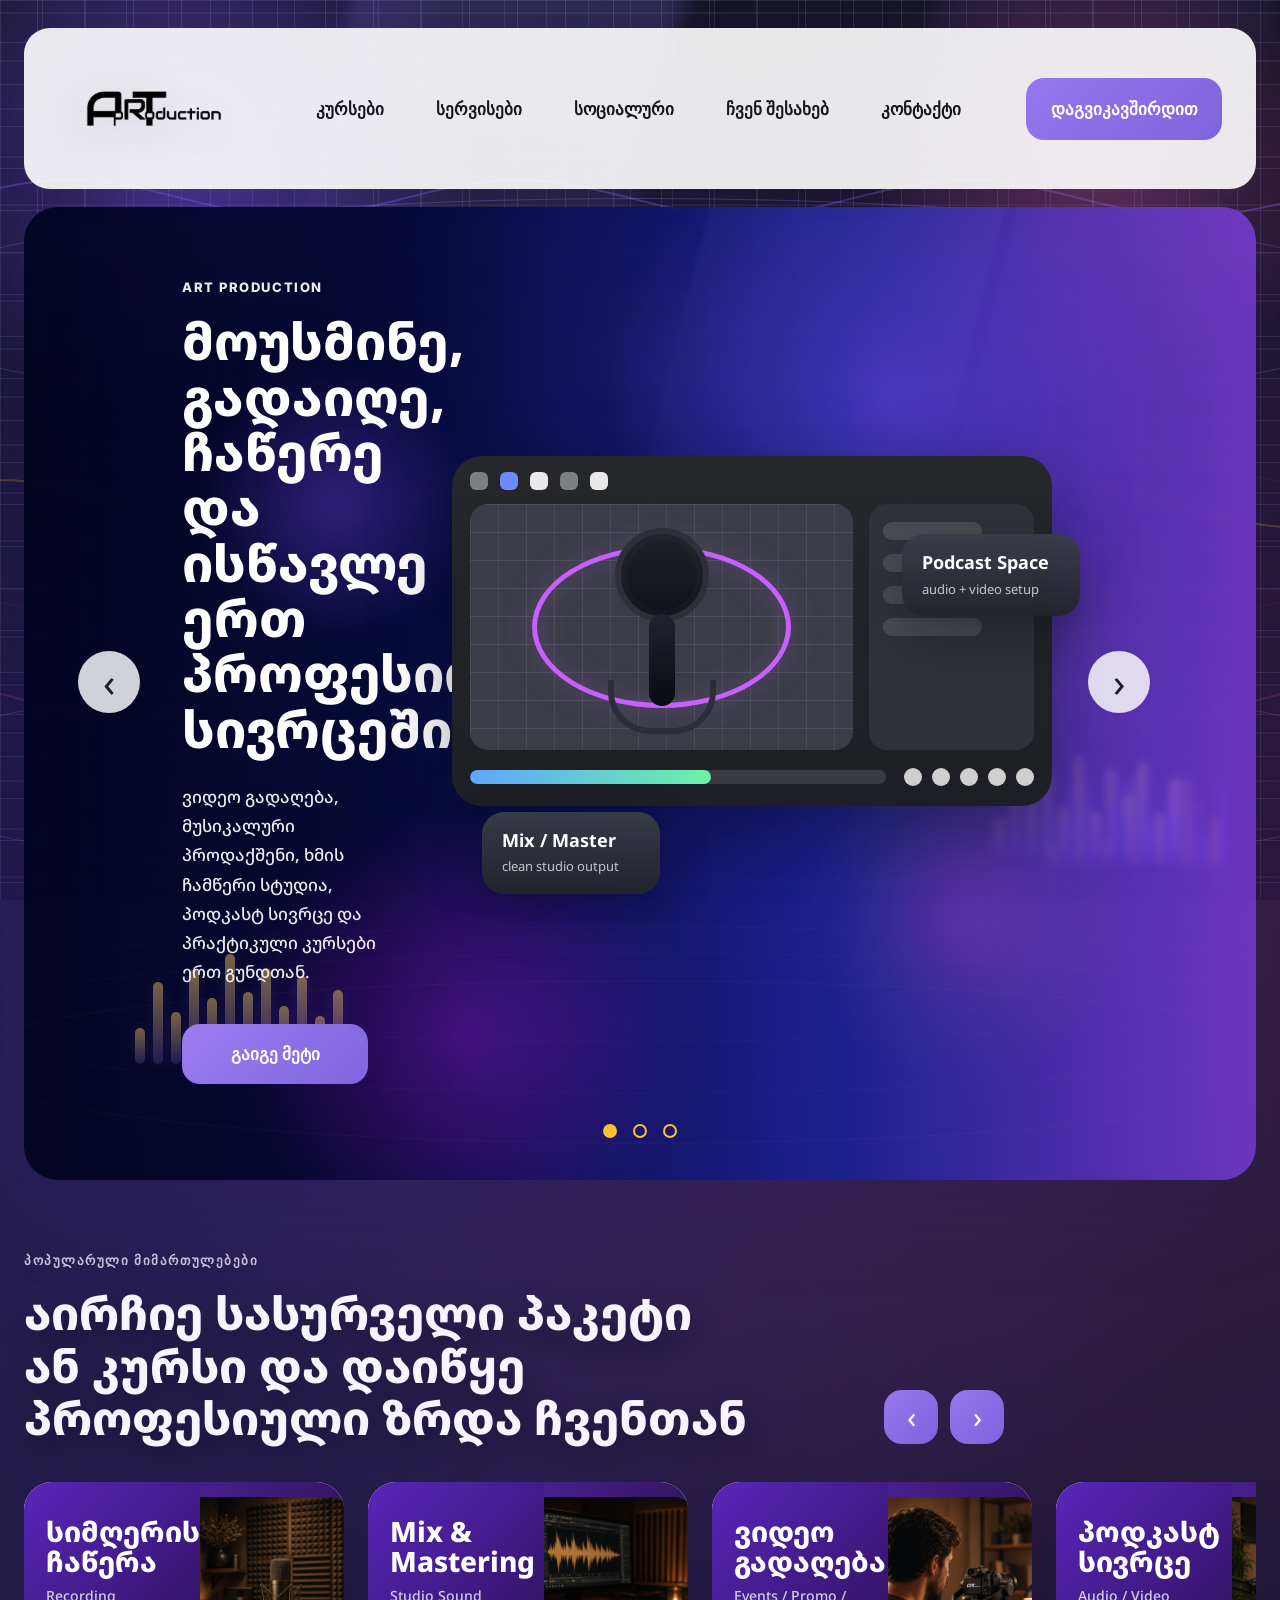
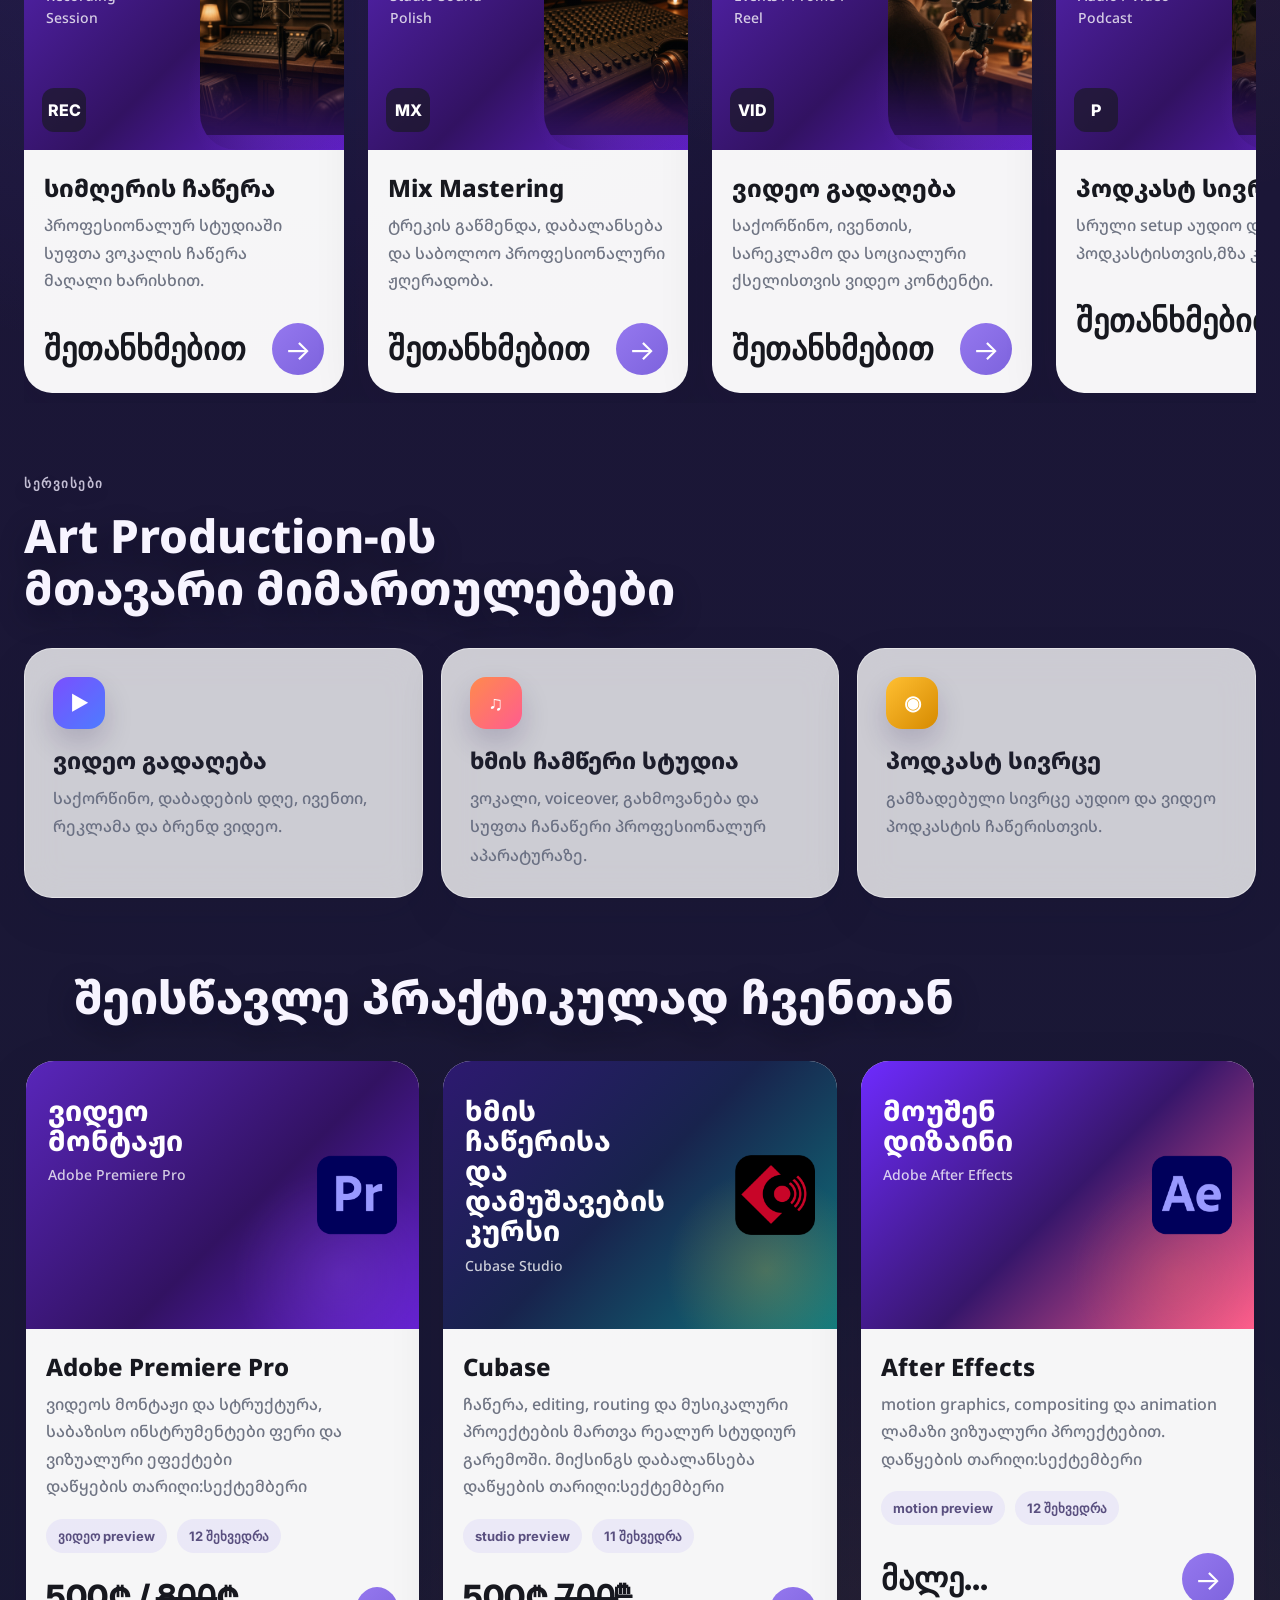
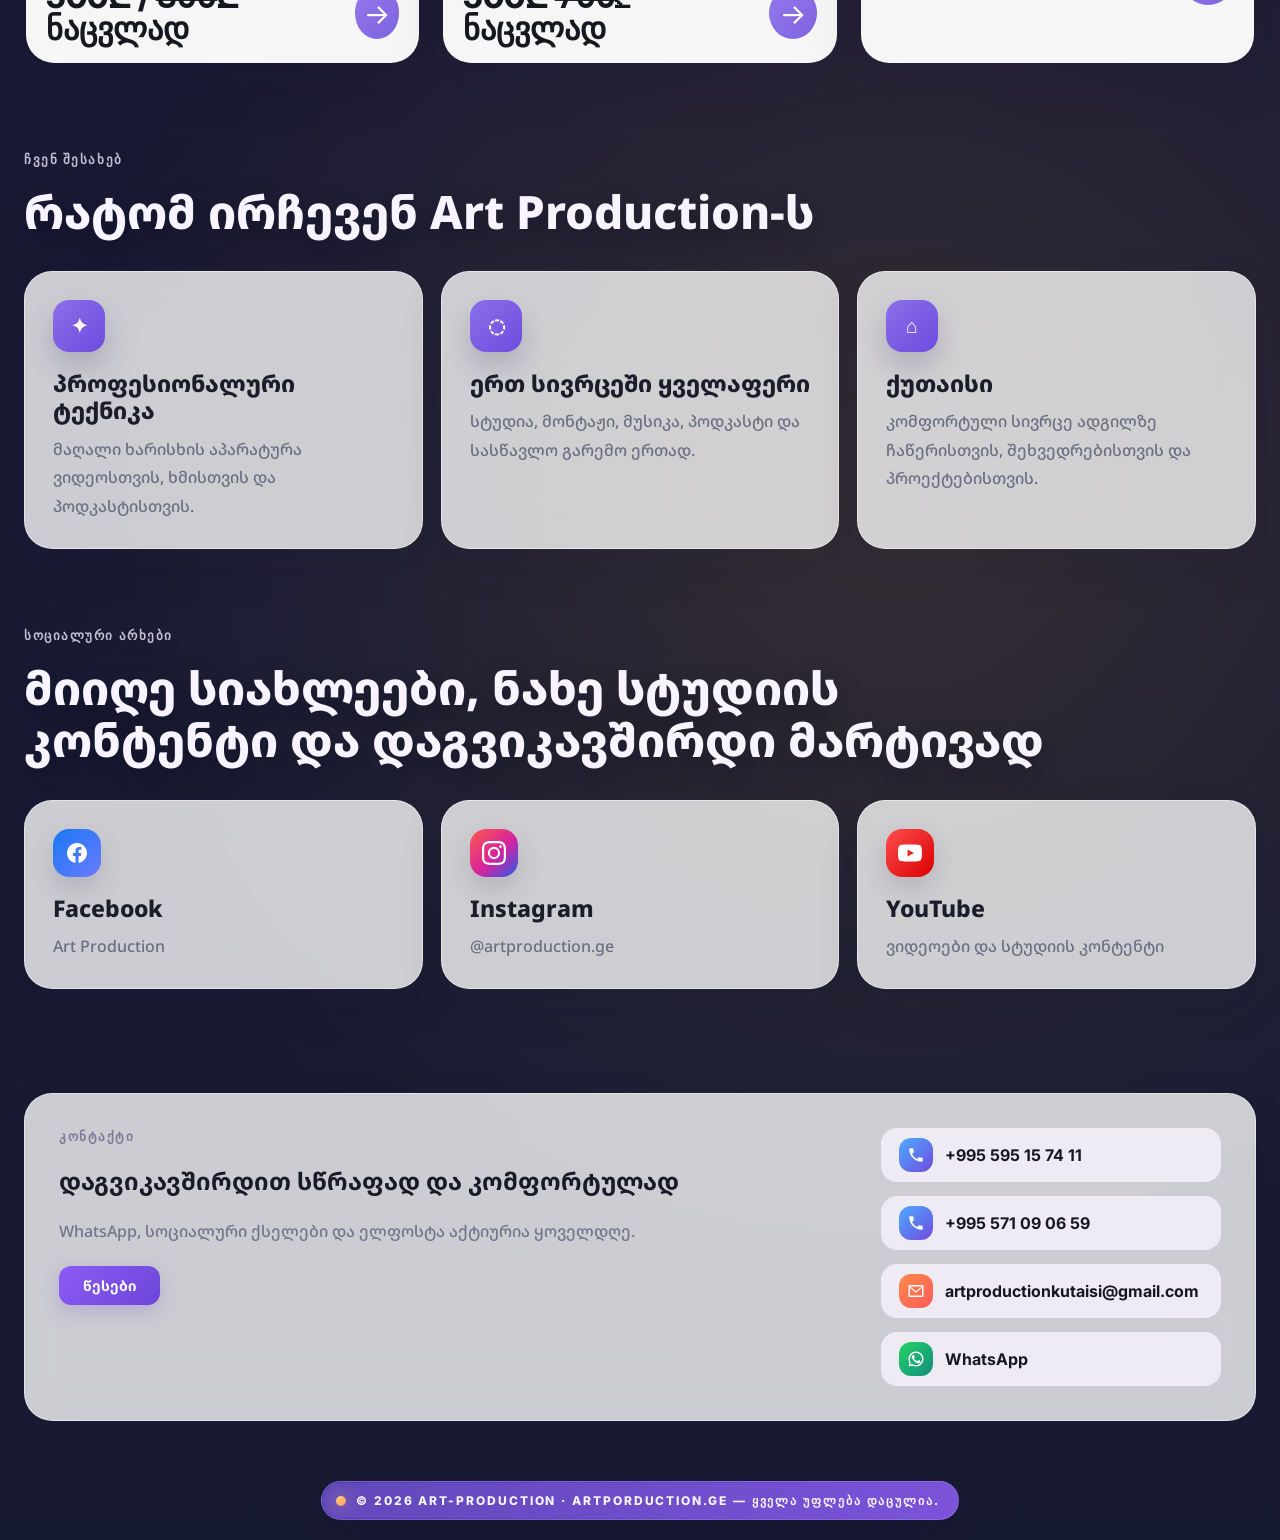
==== commit ac5f0ba7: "Update index.html" ====
--- a/index.html
+++ b/index.html
@@ -452,6 +452,10 @@
   </div>
 
   <div class="site-credit">© 2026 Art-Production · artporduction.ge — ყველა უფლება დაცულია.</div>
+            <!-- TOP.GE ASYNC COUNTER CODE -->
+            <div id="top-ge-counter-container" data-site-id="118903"></div>
+            <script async src="//counter.top.ge/counter.js"></script>
+            <!-- / END OF TOP.GE COUNTER CODE -->
 
   <script src="app.js"></script>
 </body>
--- a/styles.css
+++ b/styles.css
@@ -291,25 +291,36 @@
 .site-credit {
   position: relative;
   z-index: 2;
-  display: inline-flex;
-  align-items: center;
+  display: flex;
+  align-items: center;
+  justify-content: center;
   gap: 10px;
+
   width: fit-content;
-  margin: 6px 24px 20px auto;
+
+  margin: 6px auto 20px;
+
   padding: 11px 18px 11px 14px;
   border-radius: 999px;
+
   color: rgba(255, 255, 255, 0.94);
-  background: linear-gradient(135deg, rgba(93, 61, 199, 0.88), rgba(144, 92, 255, 0.82));
+  background: linear-gradient(
+    135deg,
+    rgba(93, 61, 199, 0.88),
+    rgba(144, 92, 255, 0.82)
+  );
+
   border: 1px solid rgba(255, 255, 255, 0.18);
   box-shadow: 0 18px 40px rgba(18, 12, 52, 0.34);
   backdrop-filter: blur(14px);
+
   font-family: "Inter", Arial, sans-serif;
   font-size: 12px;
   font-weight: 800;
   letter-spacing: 0.16em;
   text-transform: uppercase;
+
   overflow: hidden;
-  transition: box-shadow 0.28s ease, background 0.28s ease, border-color 0.28s ease, filter 0.28s ease;
 }
 
 .site-credit::before {
@@ -2275,3 +2286,98 @@
     font-size: 15px;
   }
 }
+.rules-btn {
+  display: inline-flex;
+  align-items: center;
+  justify-content: center;
+
+  margin-top: 20px;
+  padding: 10px 24px;
+
+  border-radius: 12px;
+
+  background: linear-gradient(135deg, #8b5cf6, #6d45d9);
+  color: #fff;
+
+  font-family: "Noto Sans Georgian", Arial, sans-serif;
+  font-size: 14px;
+  font-weight: 700;
+
+  text-decoration: none;
+
+  transition: all 0.25s ease;
+  box-shadow: 0 6px 18px rgba(110, 70, 220, 0.25);
+}
+
+.rules-btn:hover {
+  transform: translateY(-2px);
+  box-shadow: 0 9px 24px rgba(110, 70, 220, 0.35);
+}
+
+.rules-btn:active {
+  transform: translateY(0);
+}
+
+footer {
+  width: 100%;
+  display: flex;
+  justify-content: center;
+  align-items: center;
+  padding: 20px 0;
+}
+
+.footer-badge {
+  margin: 0 auto;
+}
+/* ================================
+   CATEGORY PAGE HEADER — SAME SIZE
+   AS MAIN PAGE HEADER
+================================ */
+
+.detail-header {
+  width: 100%;
+  max-width: 1710px;
+  margin: 0 auto 18px;
+}
+
+.detail-header .header-inner {
+  min-height: 110px;
+  padding: 0 34px;
+  display: flex;
+  align-items: center;
+  justify-content: space-between;
+  gap: 24px;
+}
+
+.detail-header .brand {
+  min-height: 76px;
+  padding: 4px 0;
+  display: inline-flex;
+  align-items: center;
+}
+
+.detail-header .brand-logo {
+  width: clamp(190px, 15vw, 250px);
+  height: auto;
+  display: block;
+}
+
+.detail-header .main-nav {
+  display: flex;
+  align-items: center;
+  gap: 52px;
+  font-size: 17px;
+  font-weight: 600;
+}
+
+.detail-header .header-actions {
+  display: flex;
+  align-items: center;
+  gap: 14px;
+}
+
+.detail-header .header-cta {
+  display: inline-flex;
+  align-items: center;
+  justify-content: center;
+}
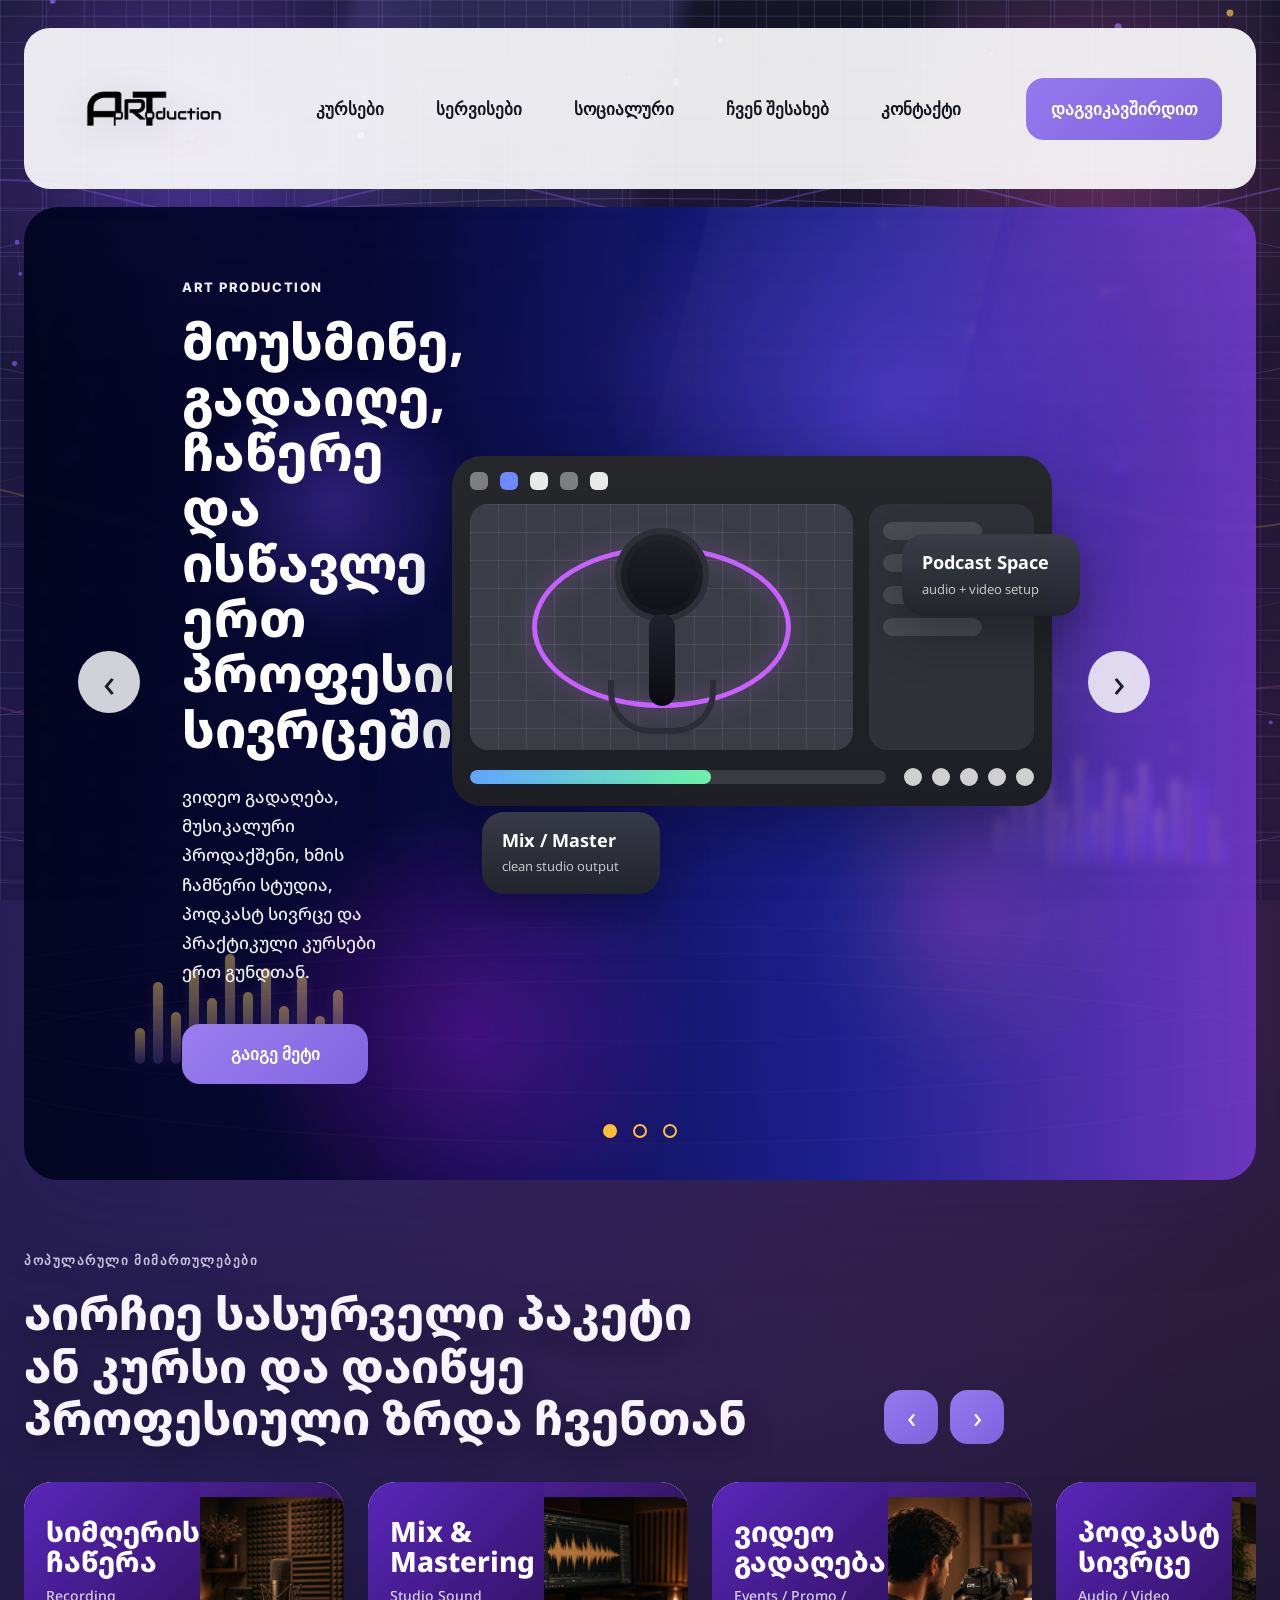
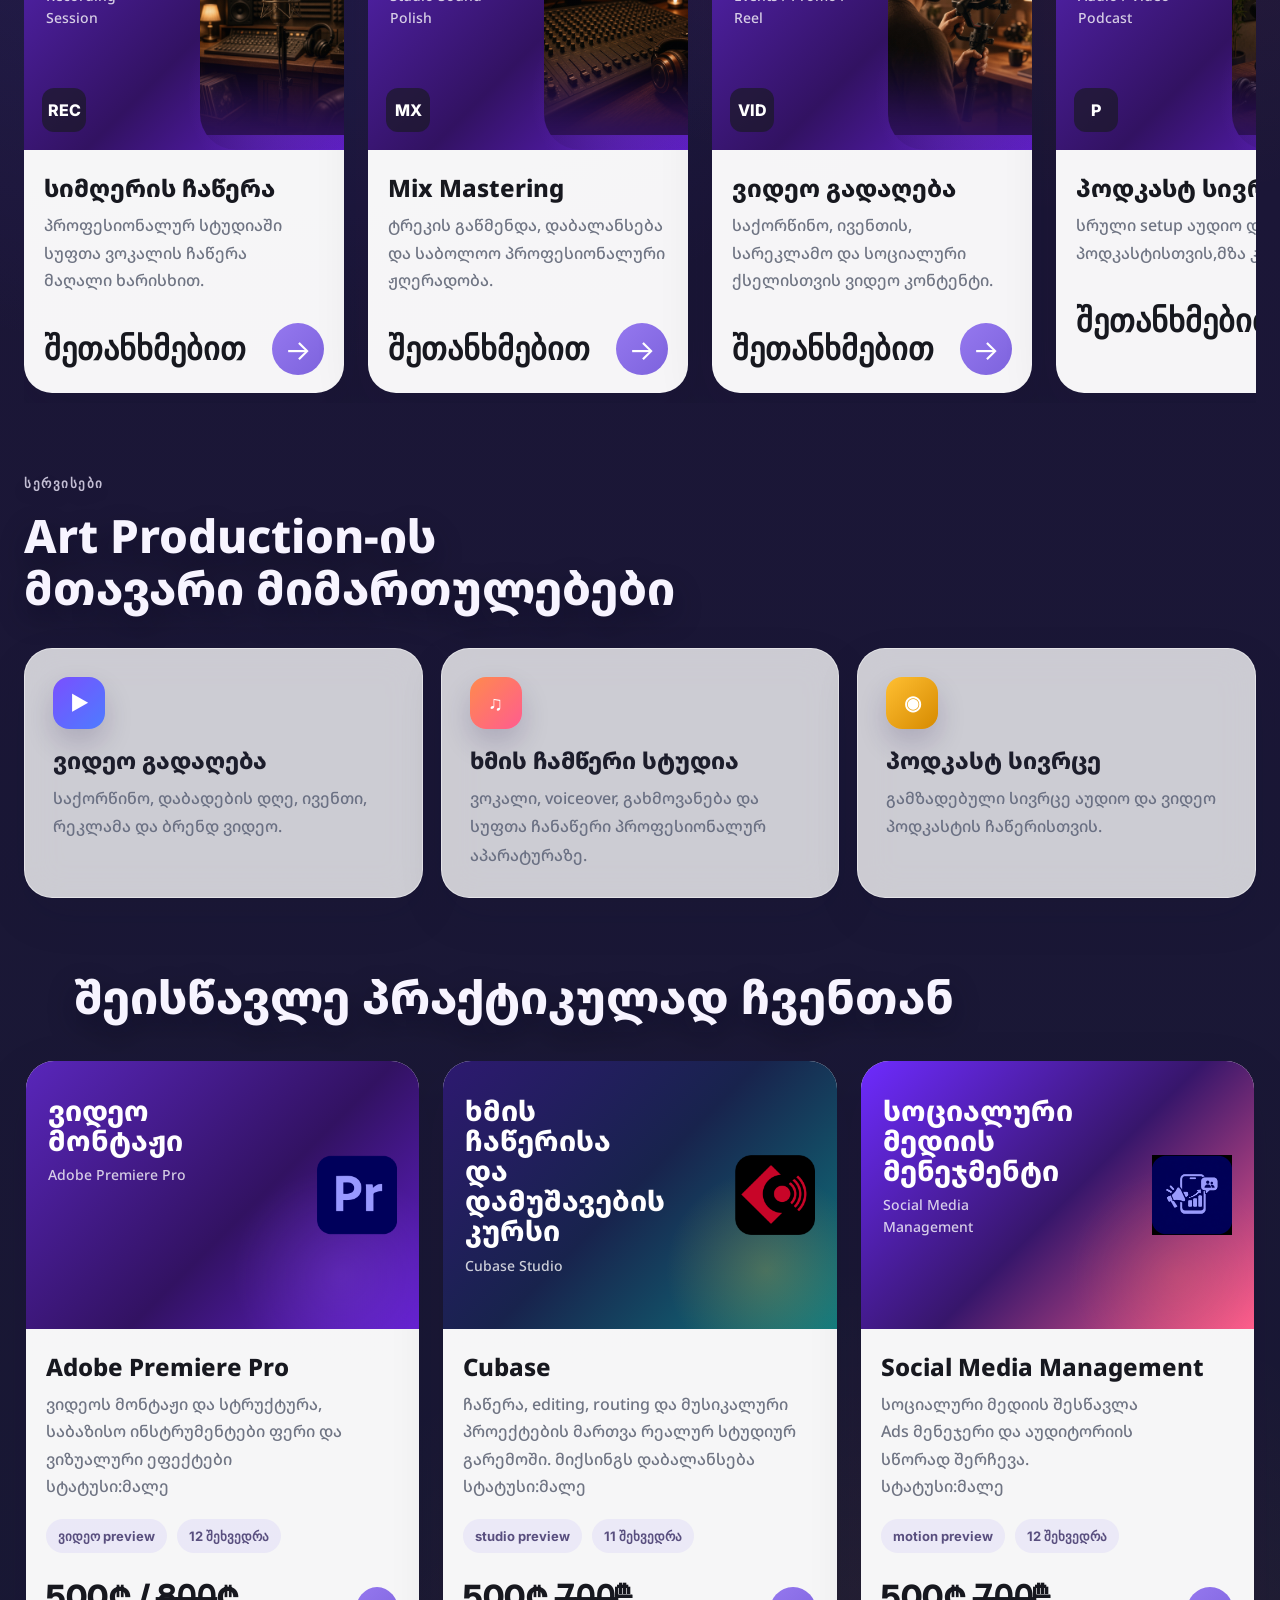
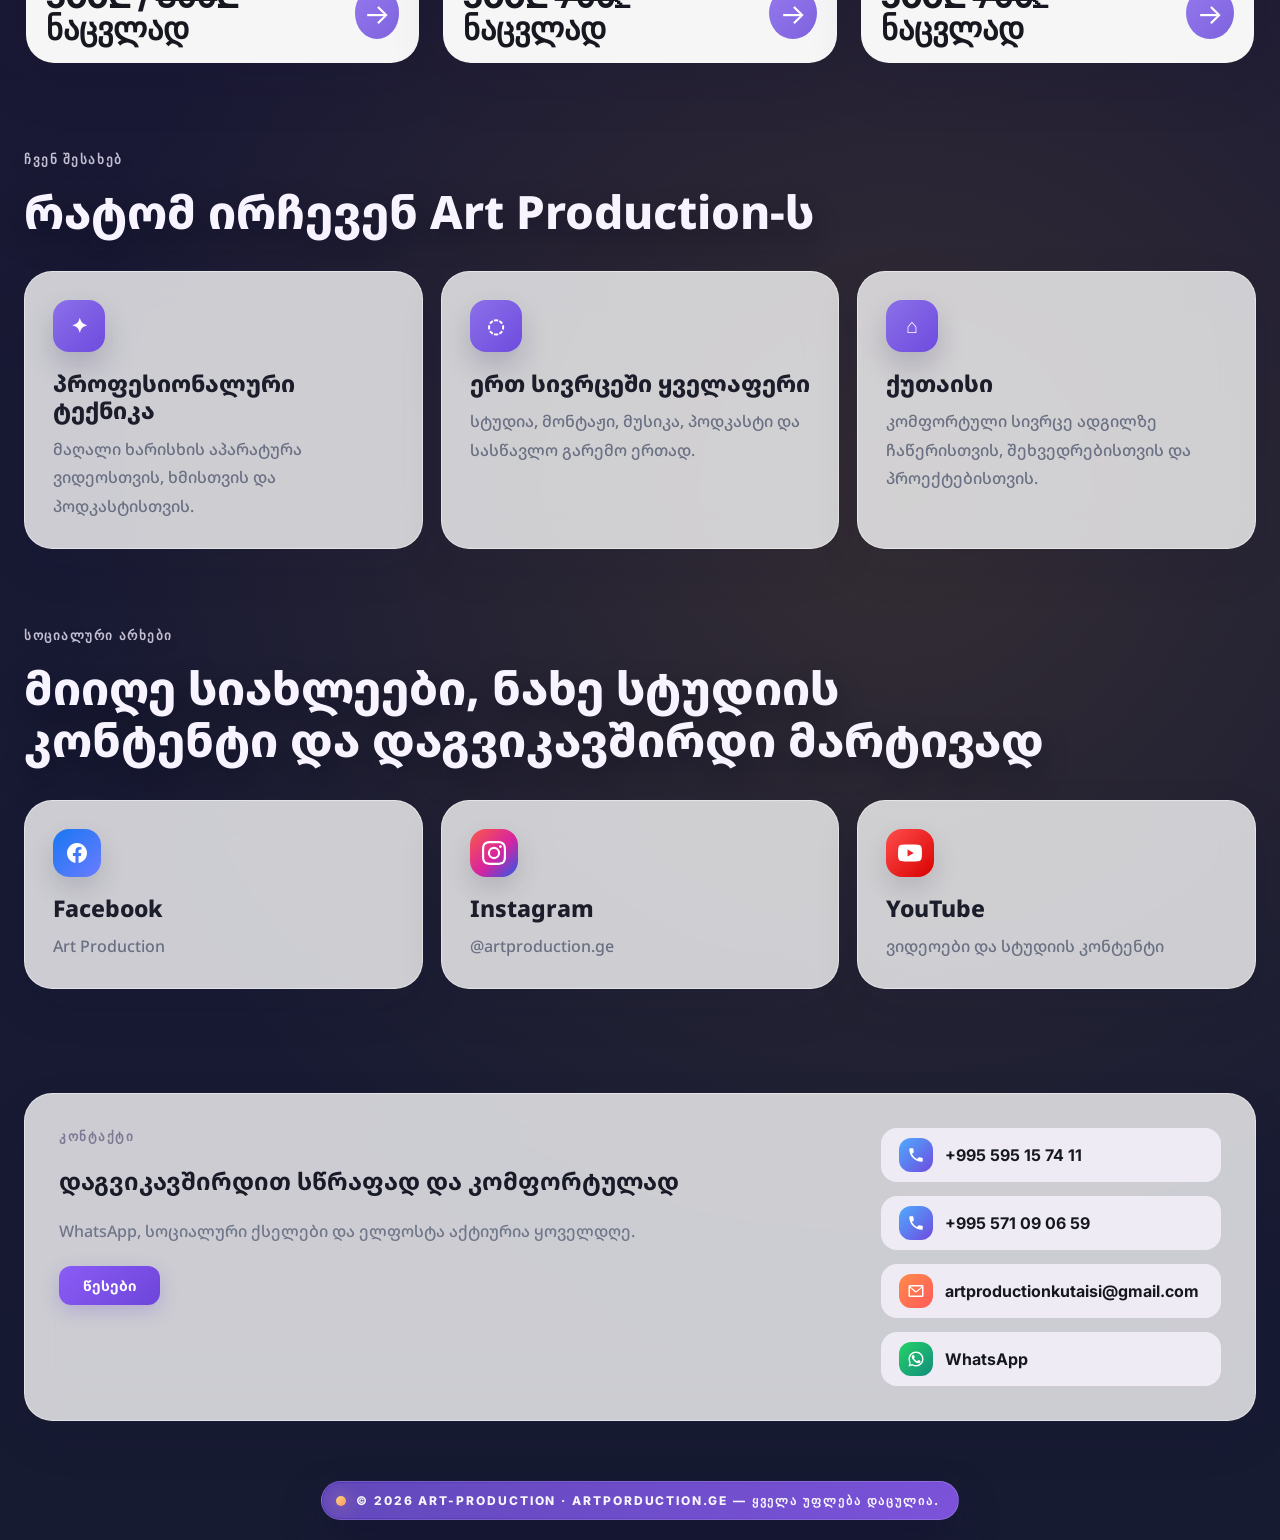
==== commit 9f808ebf: "Add files via upload" ====
--- a/index.html
+++ b/index.html
@@ -320,7 +320,7 @@
             <div class="course-showcase-body">
               <h3>Adobe Premiere Pro</h3>
               <p>ვიდეოს მონტაჟი და სტრუქტურა, საბაზისო ინსტრუმენტები  ფერი და ვიზუალური ეფექტები</p>
- <p>დაწყების თარიღი:სექტემბერი</p>
+ <p>სტატუსი:მალე</p>
               <div class="course-detail-meta">
                 <span>ვიდეო preview</span>
                 <span>12 შეხვედრა</span>
@@ -342,7 +342,7 @@
             <div class="course-showcase-body">
               <h3>Cubase</h3>
               <p>ჩაწერა, editing, routing და მუსიკალური პროექტების მართვა რეალურ სტუდიურ გარემოში. მიქსინგს დაბალანსება</p>
-                           <p>დაწყების თარიღი:სექტემბერი</p>
+                           <p>სტატუსი:მალე</p>
               <div class="course-detail-meta">
                 <span>studio preview</span>
                 <span>11 შეხვედრა</span>
@@ -354,25 +354,25 @@
             </div>
           </article>
           </article>
-          <article class="course-showcase-card" data-package-link="after-effects" tabindex="0" role="link" aria-label="After Effects კურსის დეტალები">
+          <article class="course-showcase-card" data-package-link="social-media" tabindex="0" role="link" aria-label="After Effects კურსის დეტალები">
             <div class="course-showcase-media media-after-advanced">
               <div class="course-showcase-label">
-                <h3>მოუშენ დიზაინი</h3>
-                <span>Adobe After Effects</span>
-              </div>
-              <img src="./aftereffects-logo.png" alt="After Effects ლოგო" class="course-app-logo">
+                <h3>სოციალური მედიის მენეჯმენტი</h3>
+                <span>Social Media Management</span>
+              </div>
+              <img src="./social-logo.png" alt="Social Media Management ლოგო" class="course-app-logo">
             </div>
             <div class="course-showcase-body">
-              <h3>After Effects</h3>
-              <p>motion graphics, compositing და animation ლამაზი ვიზუალური პროექტებით.</p>
-	           <p>დაწყების თარიღი:სექტემბერი</p>
+              <h3>Social Media Management</h3>
+              <p>სოციალური მედიის შესწავლა Ads მენეჯერი და აუდიტორიის სწორად შერჩევა.</p>
+	           <p>სტატუსი:მალე</p>
               <div class="course-detail-meta">
                 <span>motion preview</span>
                 <span>12 შეხვედრა</span>
               </div>
               <div class="course-price-row">
-                <strong>მალე...</strong>
-                <a href="./index.html?item=after-effects" class="course-circle-arrow" aria-label="After Effects დეტალები">&rarr;</a>
+                <strong>500₾ 7̶0̶0̶₾̶̶ ნაცვლად</strong>
+                <a href="./social-media.html?item=socmedia" class="course-circle-arrow" aria-label="Social Media Management დეტალები">&rarr;</a>
               </div>
             </div>
         </div>
--- a/styles.css
+++ b/styles.css
@@ -1346,7 +1346,7 @@
 .media-meta,
 .media-figma,
 .media-premiere,
-.media-after-advanced,
+.media-socmedia-advanced,
 .media-cubase-advanced {
   background:
     radial-gradient(circle at 80% 80%, rgba(152, 87, 255, 0.22), transparent 28%),
@@ -1956,10 +1956,10 @@
     url("https://raw.githubusercontent.com/gmnbarbarosa/gmn/refs/heads/main/giorgi.png?auto=format&fit=crop&w=1200&q=80") center/cover no-repeat;
 }
 
-.cover-after {
+.cover-soc {
   background:
     linear-gradient(180deg, rgba(255,255,255,0.03), rgba(0,0,0,0.16)),
-    url("https://images.unsplash.com/photo-1506794778202-cad84cf45f1d?auto=format&fit=crop&w=1200&q=80") center/cover no-repeat;
+    url("https://raw.githubusercontent.com/gmnbarbarosa/gmn/refs/heads/main/sdtanano.JPG?auto=format&fit=crop&w=1200&q=80") center/cover no-repeat;
 }
 
 .cover-cubase {
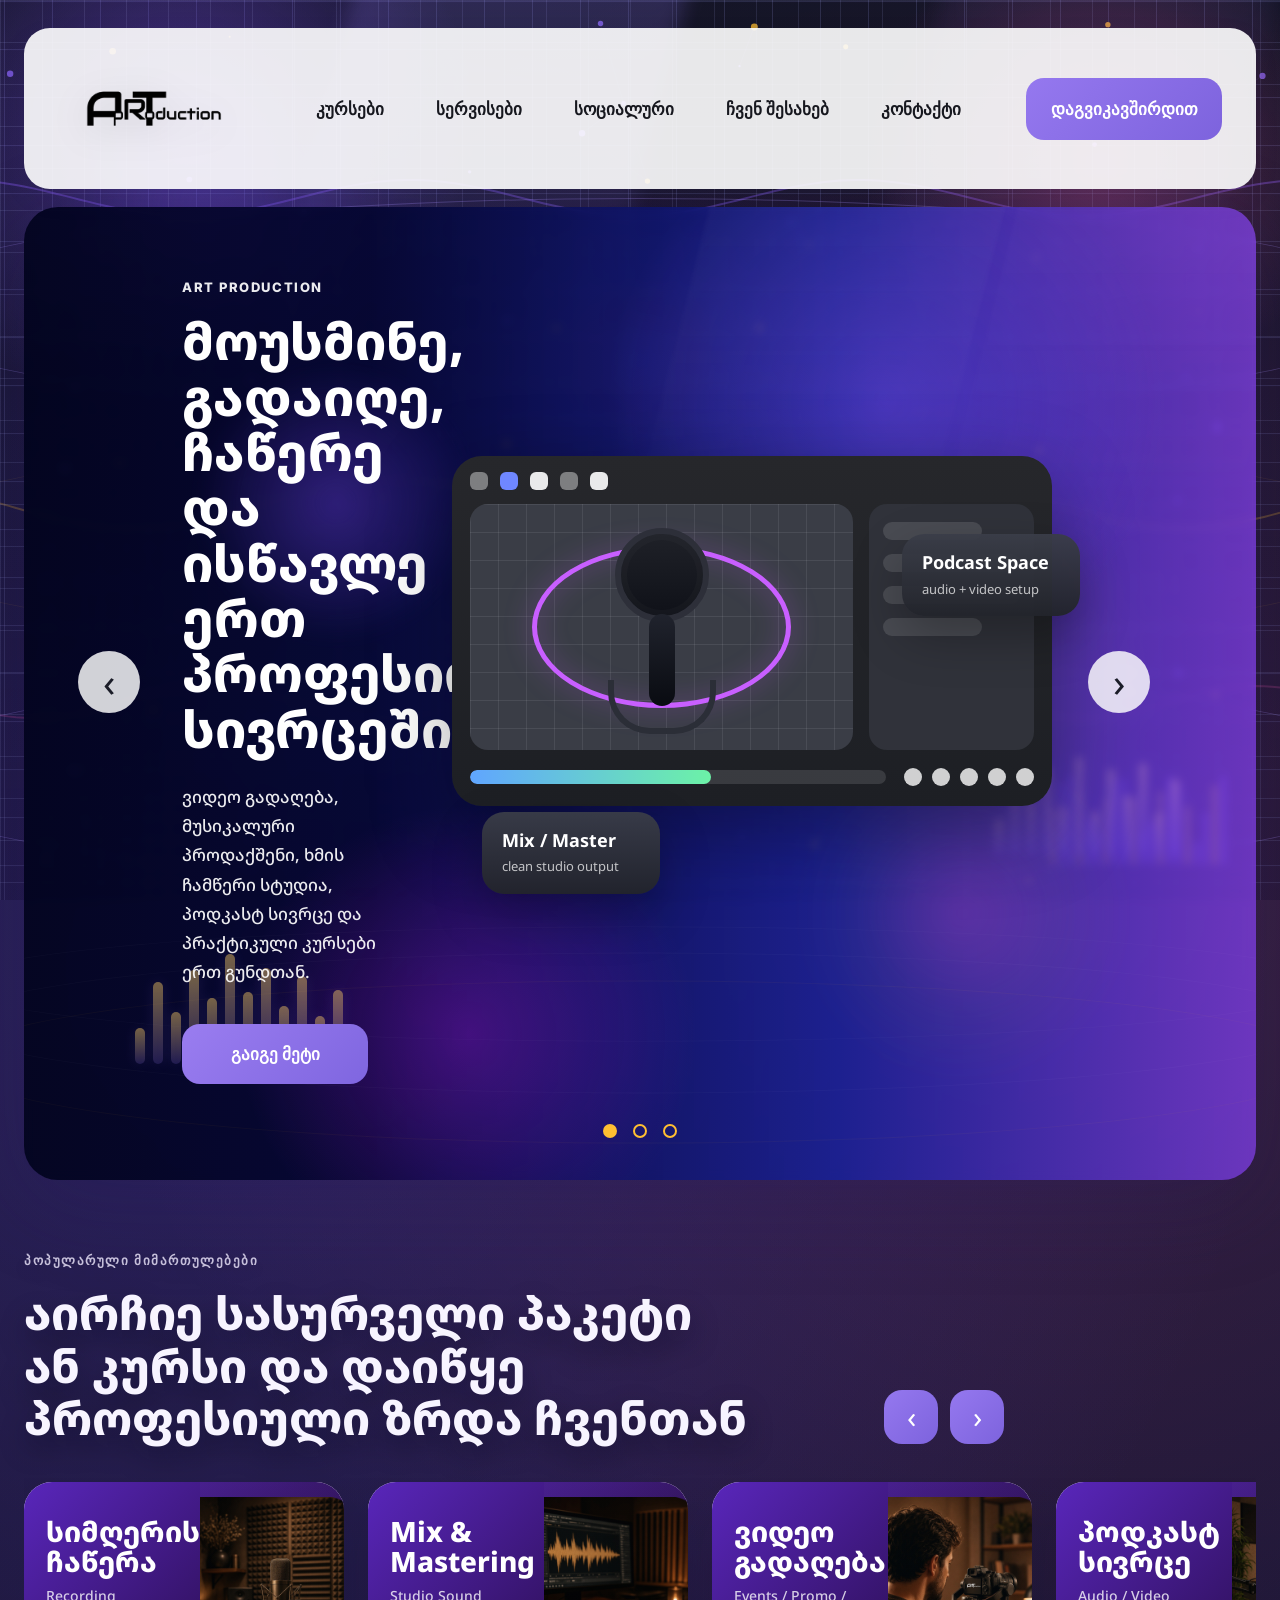
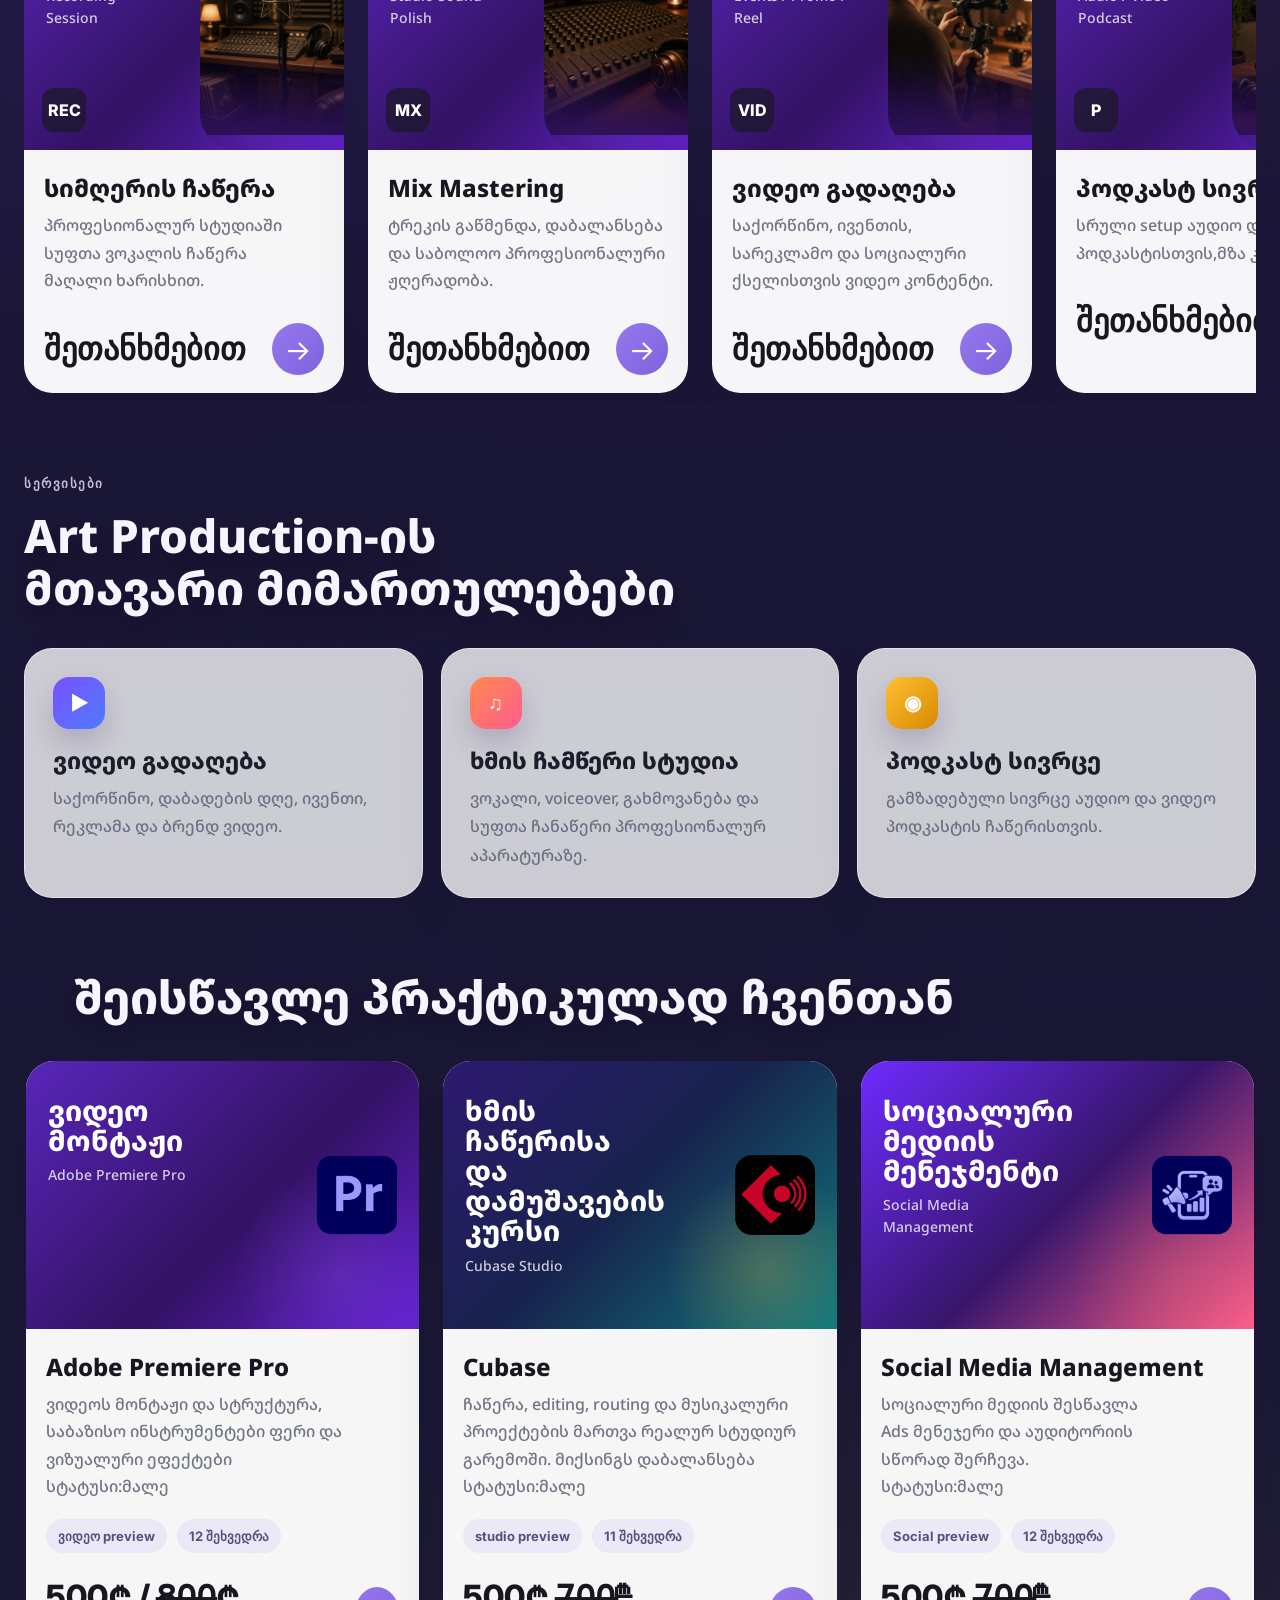
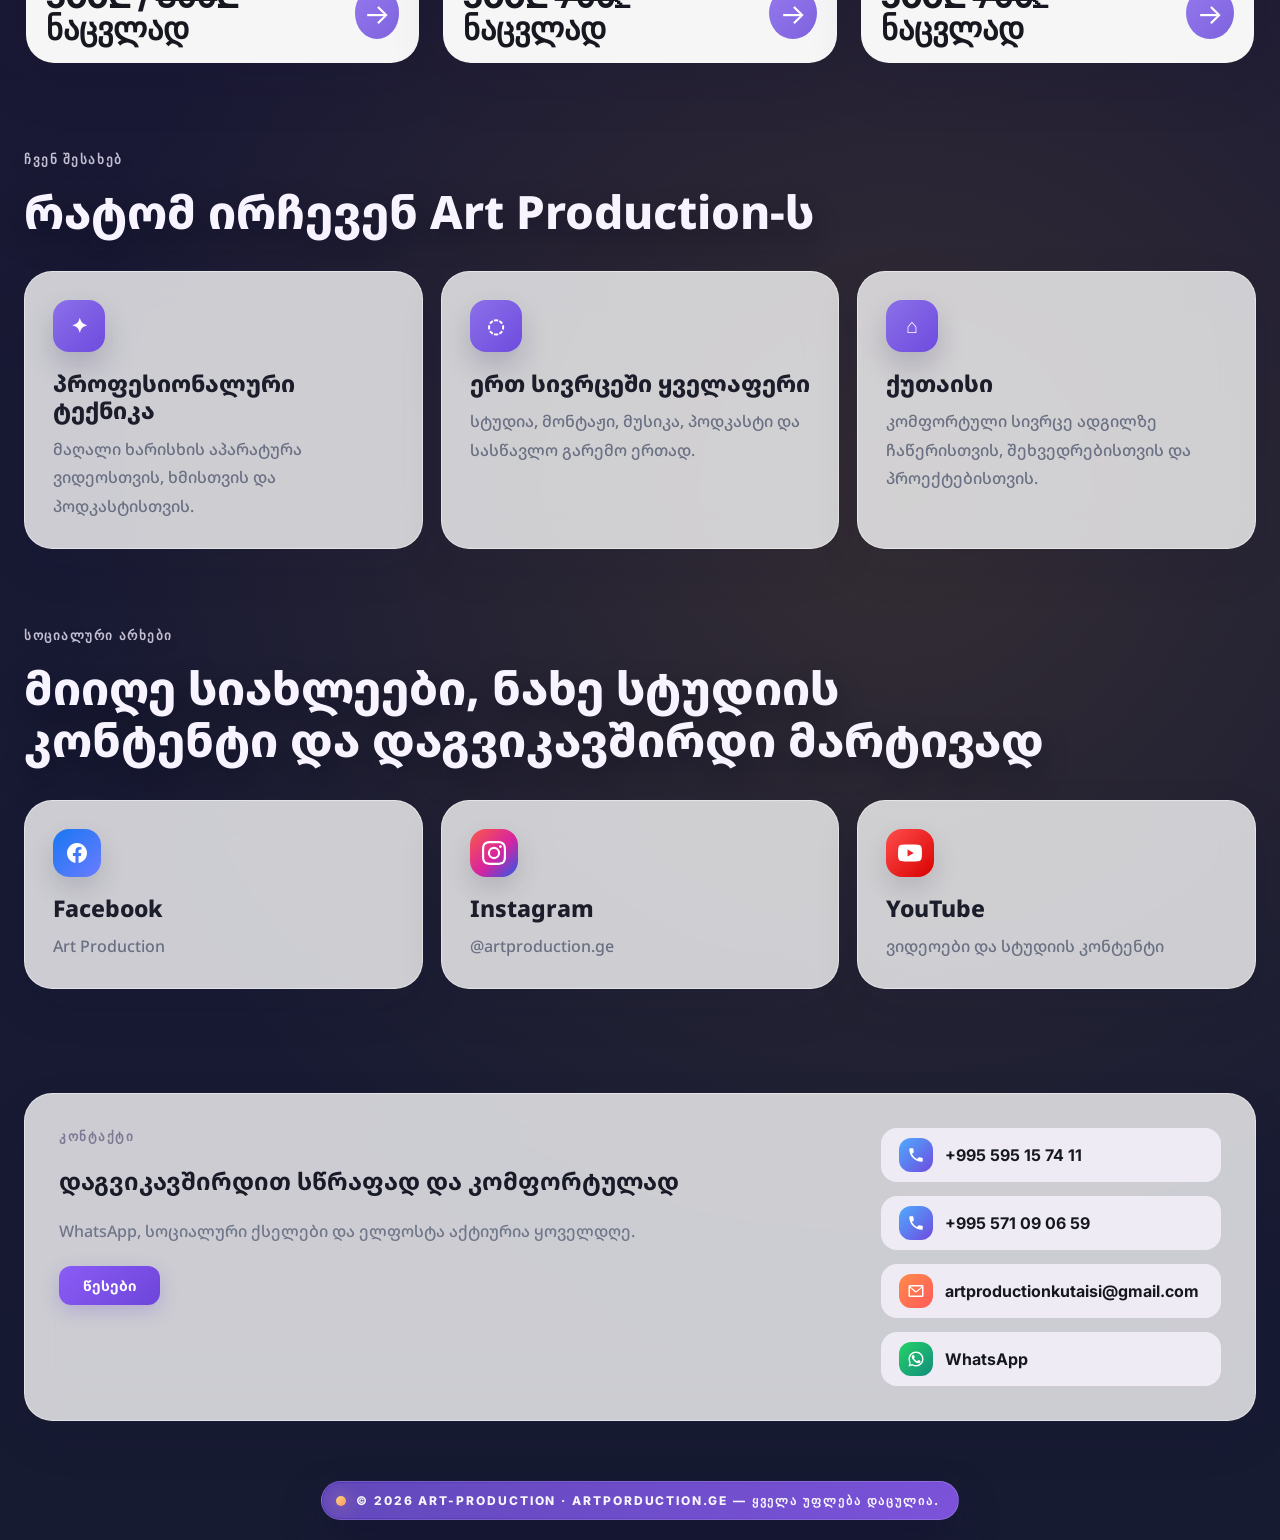
==== commit ad45d13e: "Update index.html" ====
--- a/index.html
+++ b/index.html
@@ -367,7 +367,7 @@
               <p>სოციალური მედიის შესწავლა Ads მენეჯერი და აუდიტორიის სწორად შერჩევა.</p>
 	           <p>სტატუსი:მალე</p>
               <div class="course-detail-meta">
-                <span>motion preview</span>
+                <span>Social  preview</span>
                 <span>12 შეხვედრა</span>
               </div>
               <div class="course-price-row">
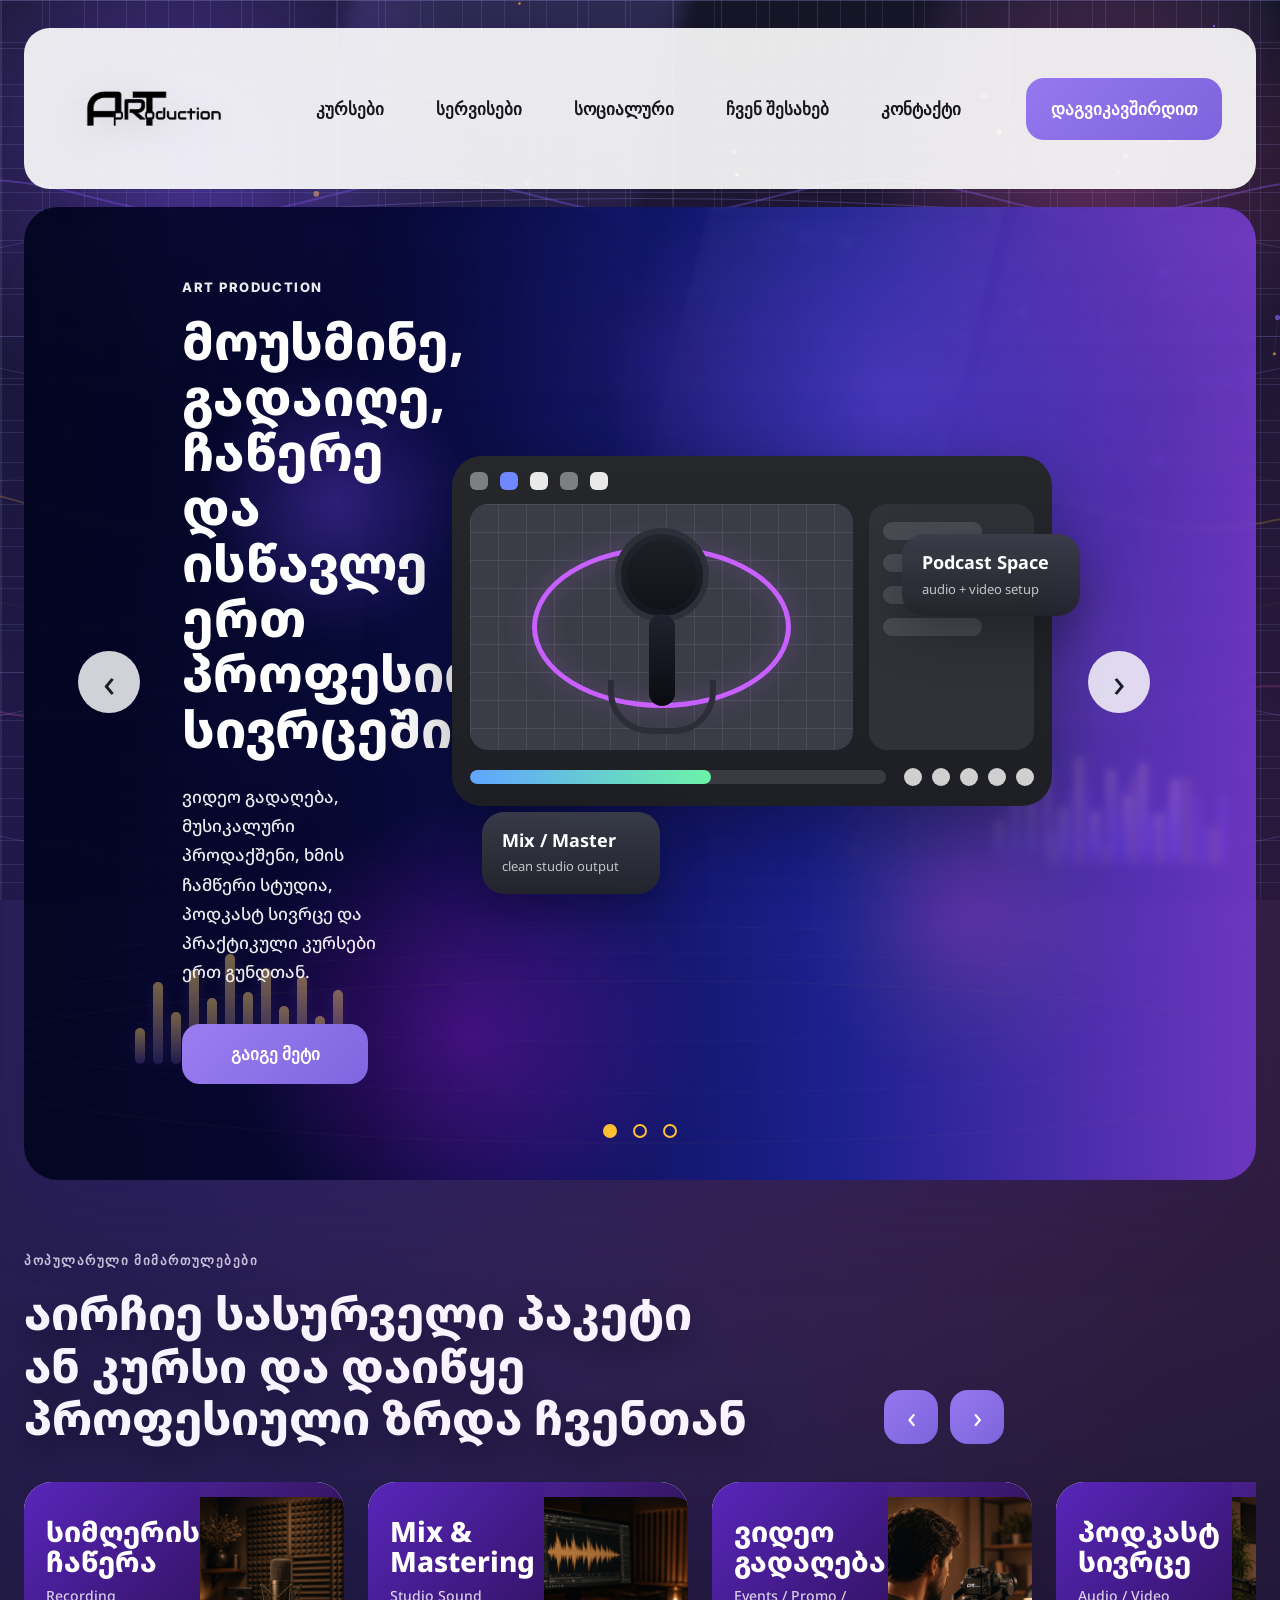
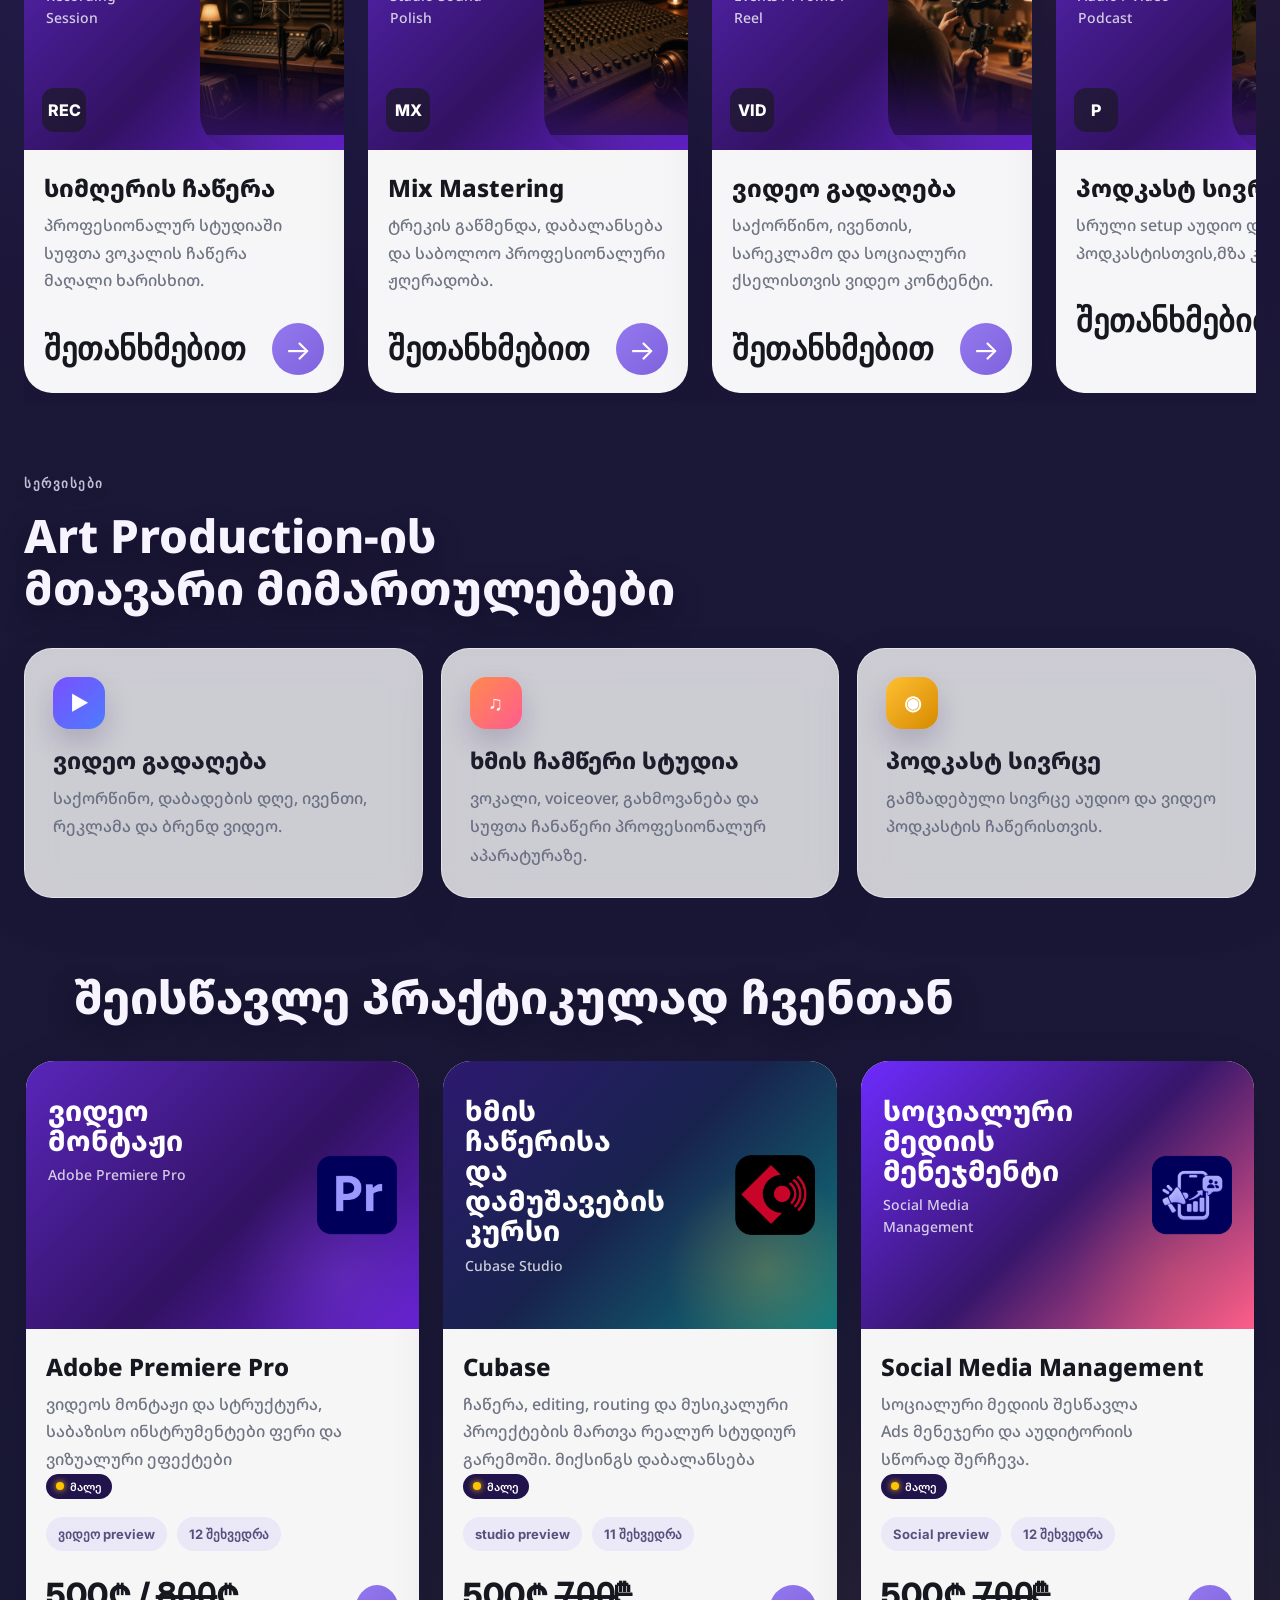
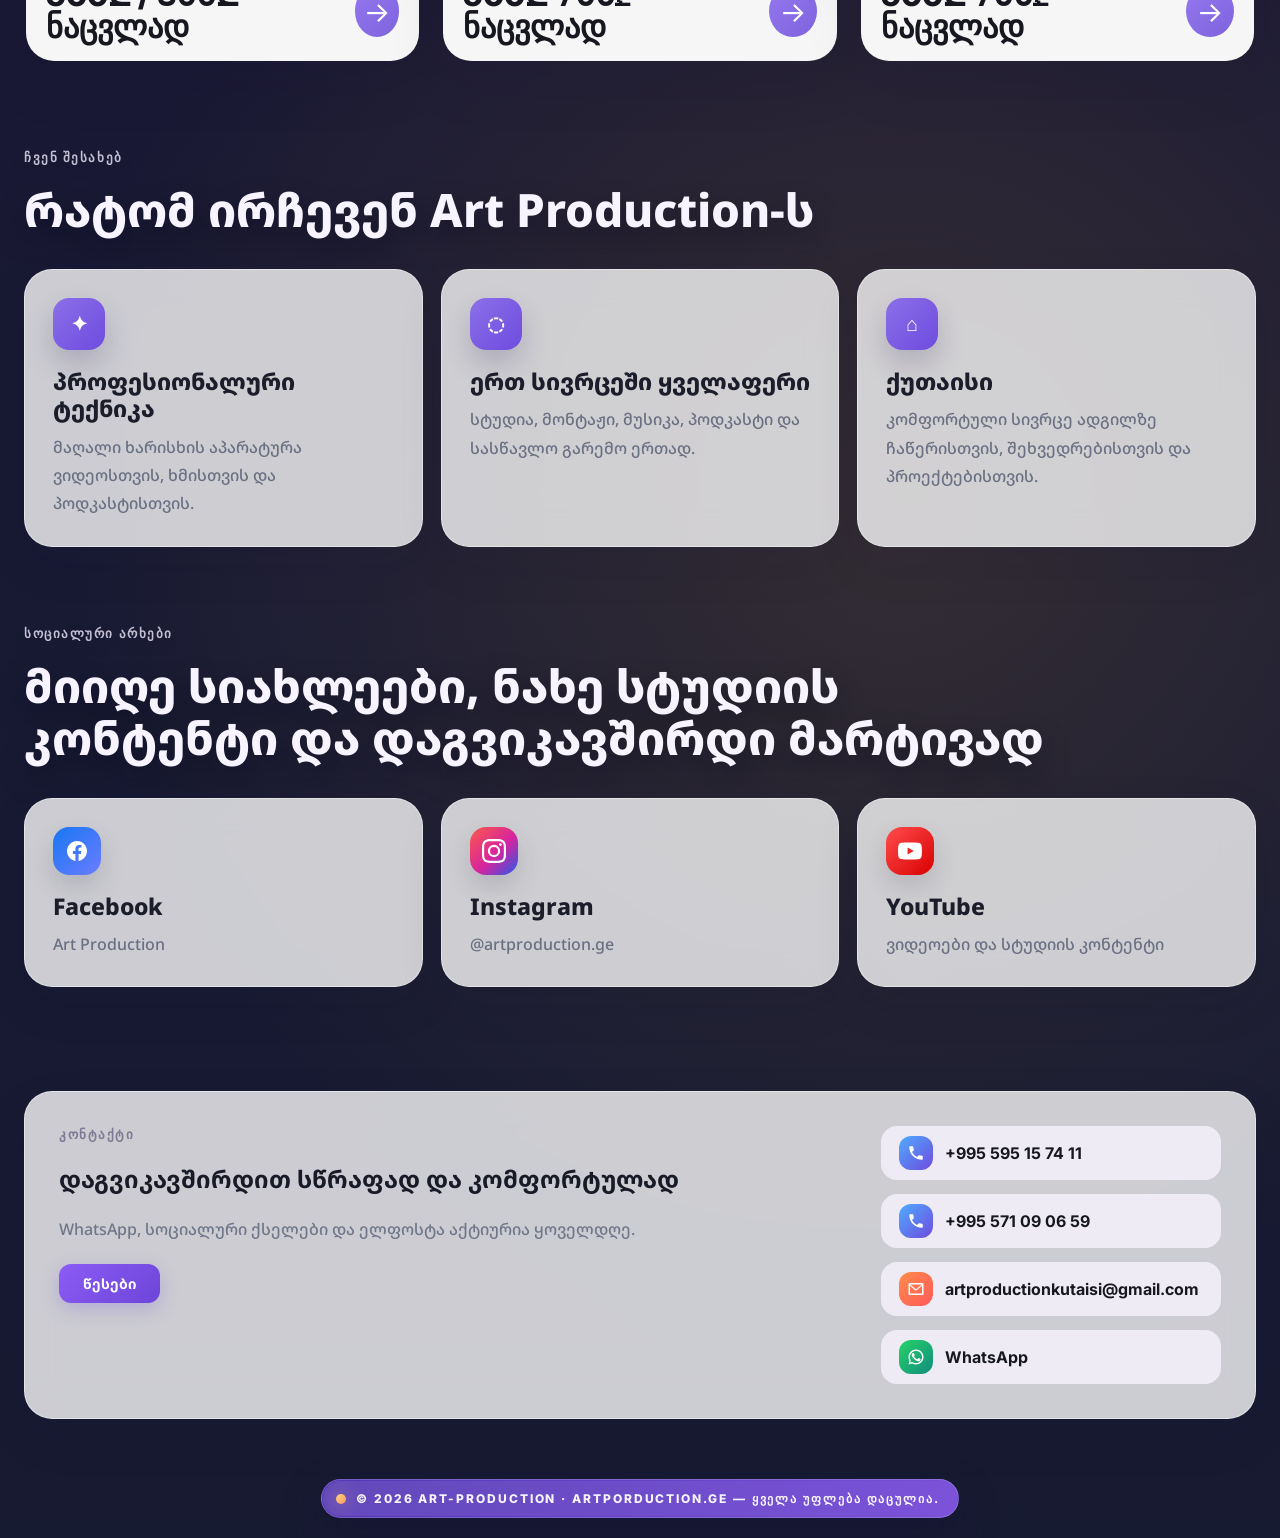
==== commit 98876c4a: "Add files via upload" ====
--- a/index.html
+++ b/index.html
@@ -320,7 +320,10 @@
             <div class="course-showcase-body">
               <h3>Adobe Premiere Pro</h3>
               <p>ვიდეოს მონტაჟი და სტრუქტურა, საბაზისო ინსტრუმენტები  ფერი და ვიზუალური ეფექტები</p>
- <p>სტატუსი:მალე</p>
+ <span class="status-badge soon">
+  <span class="status-dot"></span>
+  მალე
+</span>
               <div class="course-detail-meta">
                 <span>ვიდეო preview</span>
                 <span>12 შეხვედრა</span>
@@ -342,7 +345,10 @@
             <div class="course-showcase-body">
               <h3>Cubase</h3>
               <p>ჩაწერა, editing, routing და მუსიკალური პროექტების მართვა რეალურ სტუდიურ გარემოში. მიქსინგს დაბალანსება</p>
-                           <p>სტატუსი:მალე</p>
+                           <span class="status-badge soon">
+  <span class="status-dot"></span>
+  მალე
+</span>
               <div class="course-detail-meta">
                 <span>studio preview</span>
                 <span>11 შეხვედრა</span>
@@ -365,7 +371,10 @@
             <div class="course-showcase-body">
               <h3>Social Media Management</h3>
               <p>სოციალური მედიის შესწავლა Ads მენეჯერი და აუდიტორიის სწორად შერჩევა.</p>
-	           <p>სტატუსი:მალე</p>
+                           <span class="status-badge soon">
+  <span class="status-dot"></span>
+  მალე
+</span>
               <div class="course-detail-meta">
                 <span>Social  preview</span>
                 <span>12 შეხვედრა</span>
--- a/styles.css
+++ b/styles.css
@@ -2362,6 +2362,7 @@
   display: block;
 }
 
+
 .detail-header .main-nav {
   display: flex;
   align-items: center;
@@ -2381,3 +2382,42 @@
   align-items: center;
   justify-content: center;
 }
+.status-badge {
+  display: inline-flex;
+  align-items: center;
+  gap: 6px;
+  padding: 5px 10px;
+  border-radius: 20px;
+  background: #21134b;
+  color: white;
+  font-size: 11px;
+  font-weight: 600;
+}
+
+.status-dot {
+  width: 8px;
+  height: 8px;
+  border-radius: 50%;
+  animation: pulse 1.5s infinite;
+}
+
+.soon .status-dot {
+  background: #ffc400;
+  box-shadow: 0 0 6px #ffc400;
+}
+
+.active .status-dot {
+  background: #00d66b;
+  box-shadow: 0 0 6px #00d66b;
+}
+
+@keyframes pulse {
+  0%, 100% {
+    opacity: 1;
+    transform: scale(1);
+  }
+  50% {
+    opacity: 0.4;
+    transform: scale(1.5);
+  }
+}
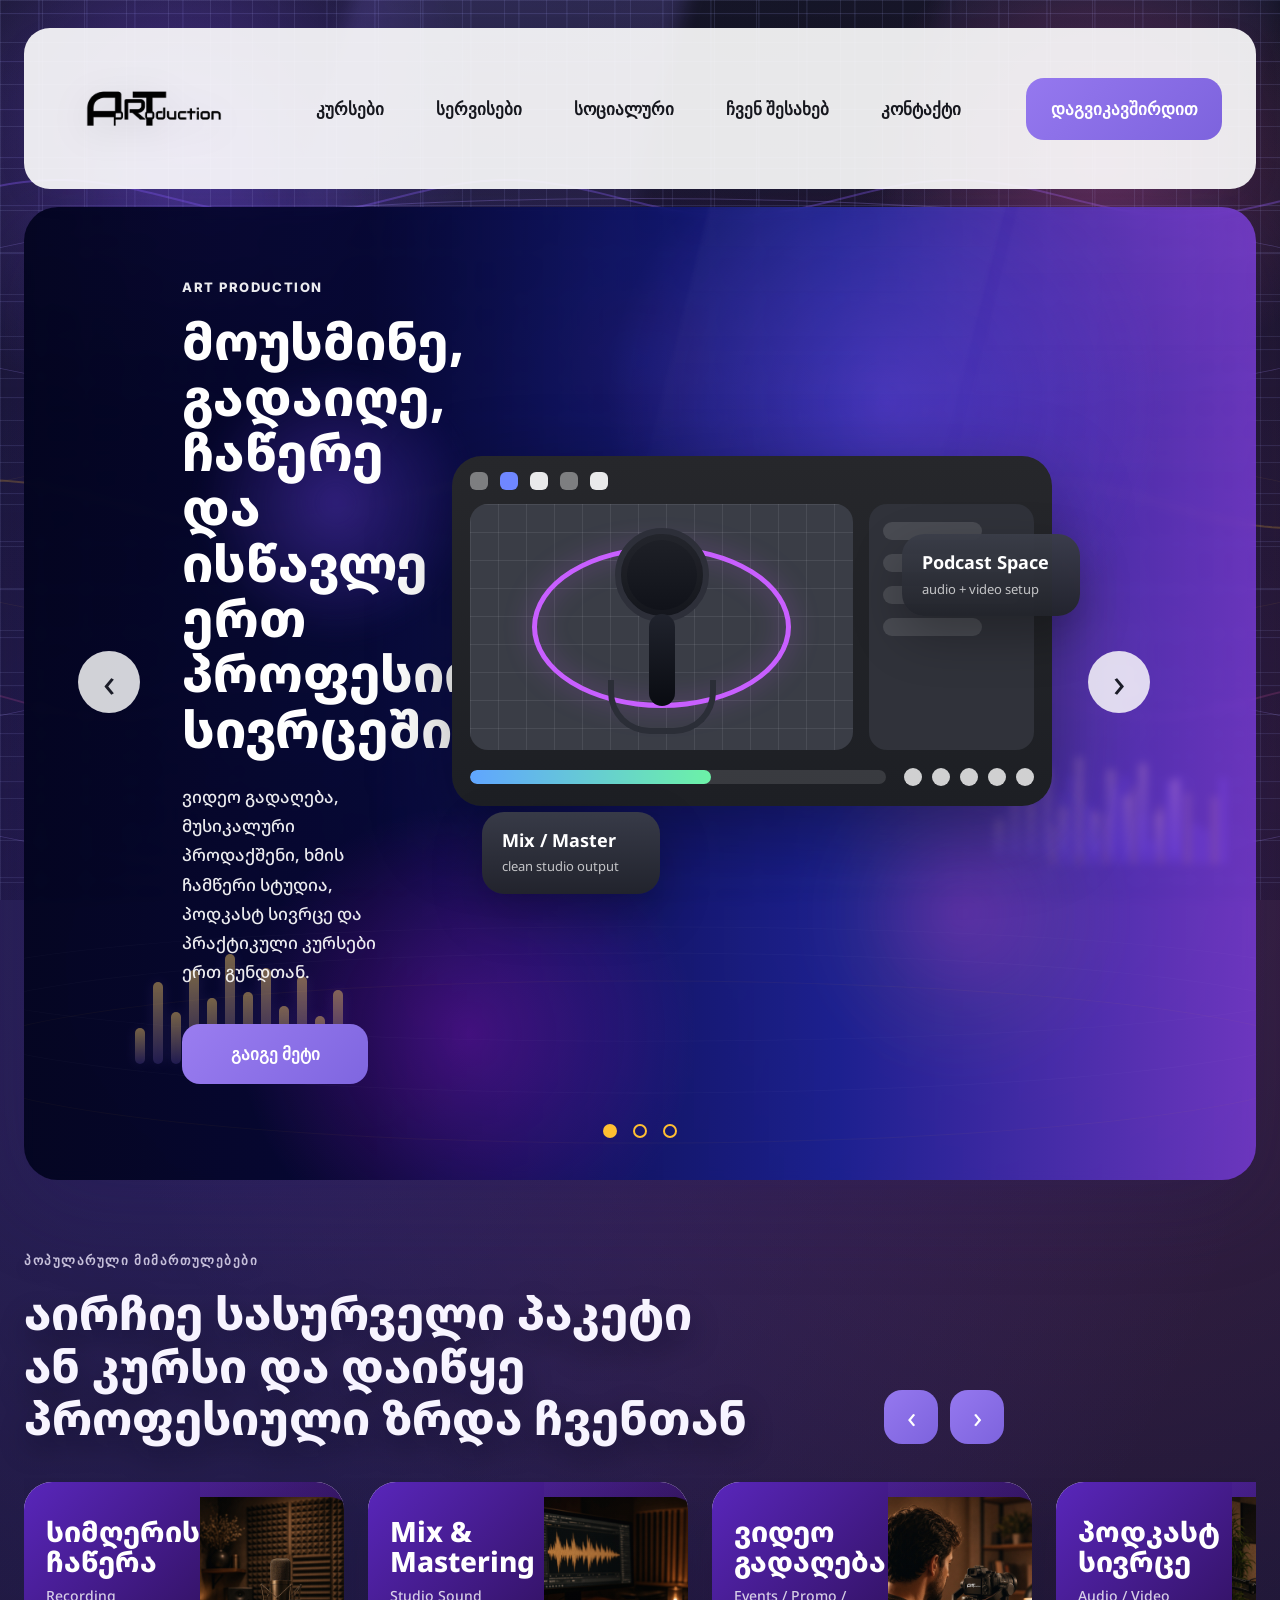
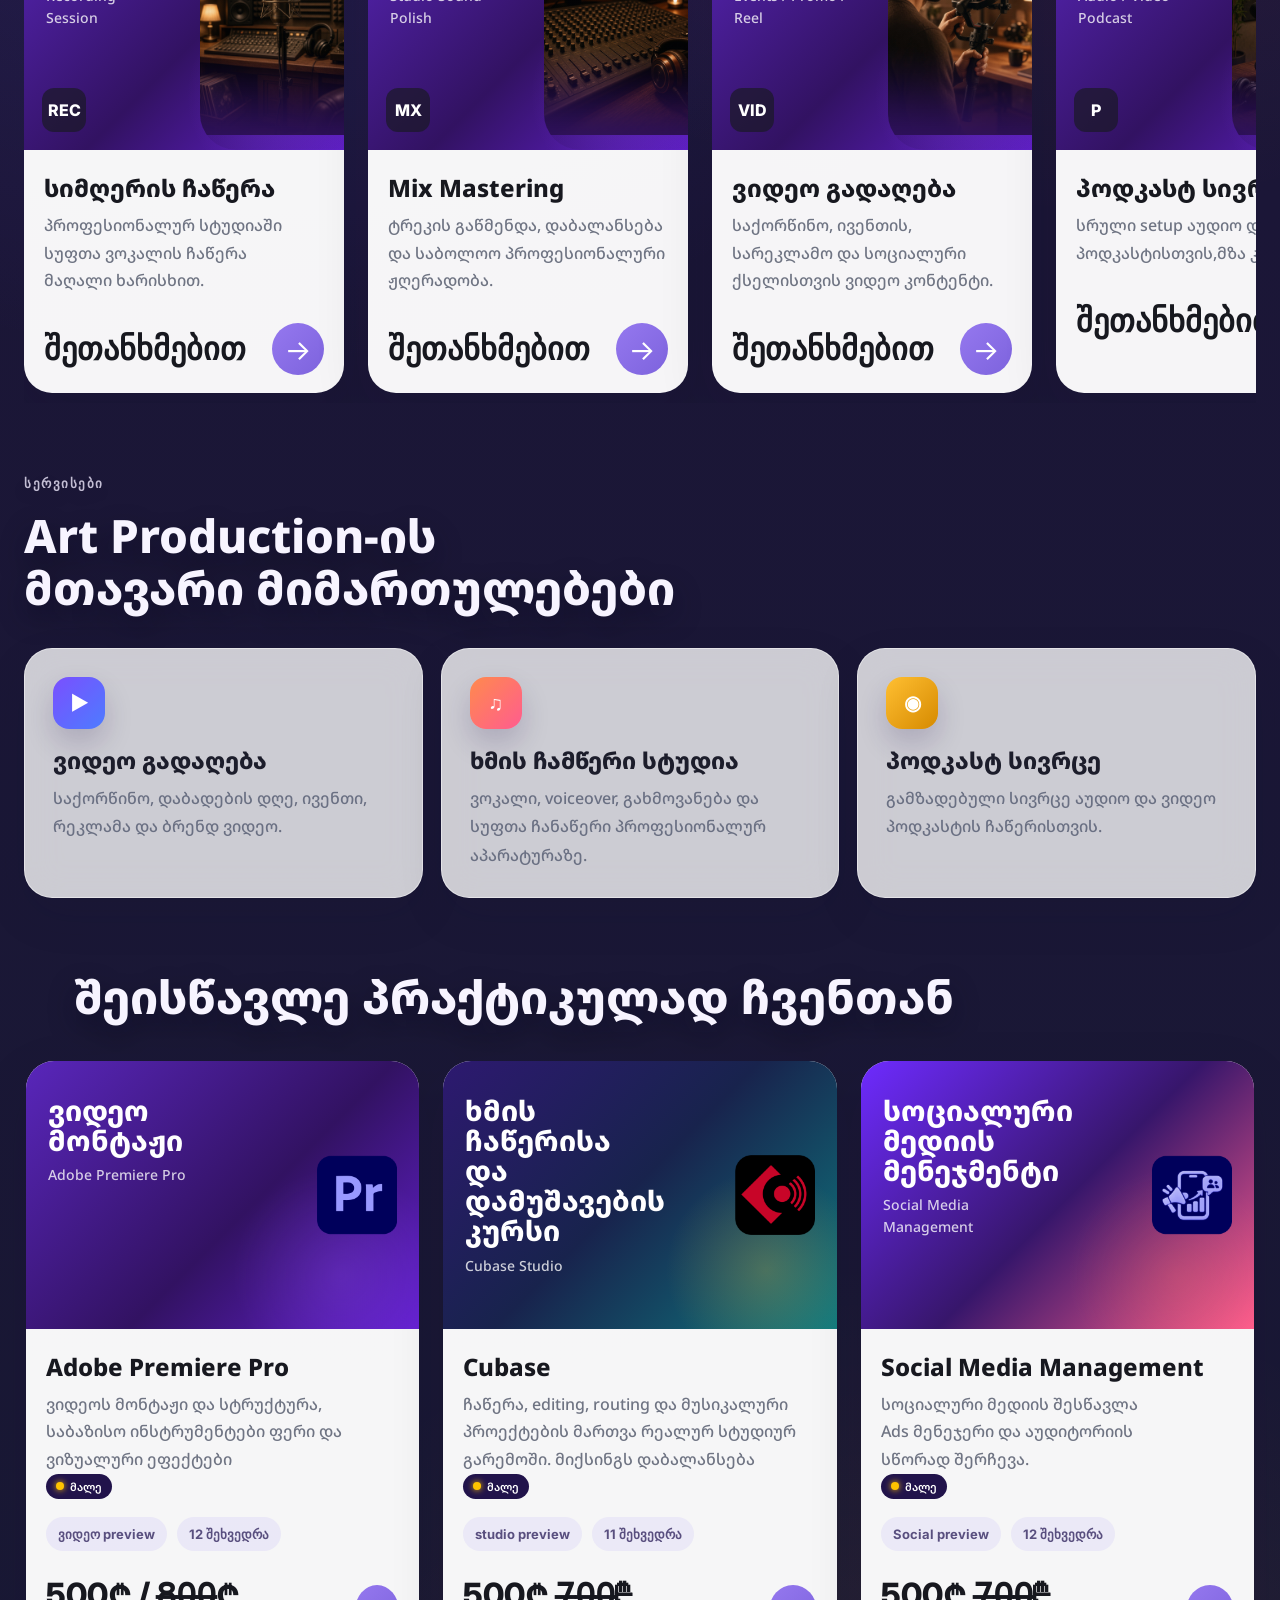
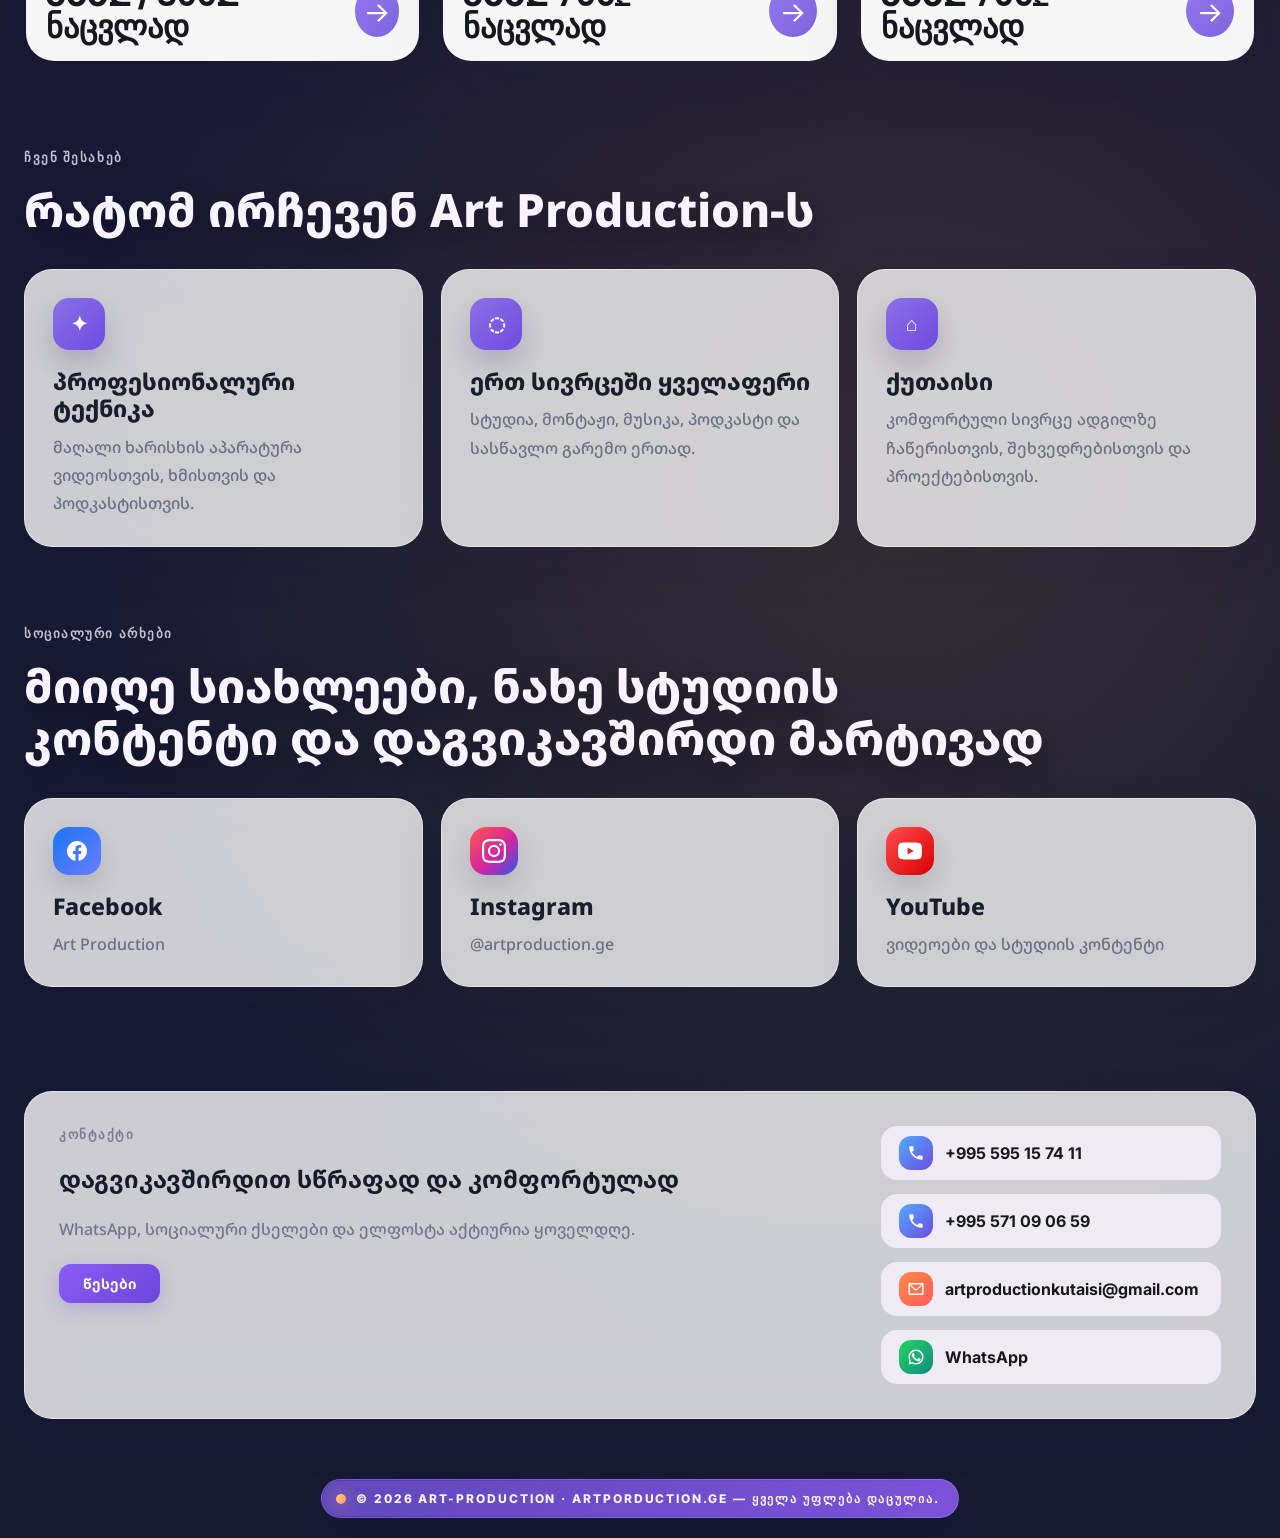
==== commit 8f060b83: "Update index.html" ====
--- a/index.html
+++ b/index.html
@@ -451,7 +451,7 @@
           </div>
             <div class="contact-links">
               <a href="tel:+995595157411"><span class="contact-icon phone-icon"><svg viewBox="0 0 24 24" width="18" height="18" fill="currentColor" aria-hidden="true"><path d="M6.62 10.79a15.05 15.05 0 0 0 6.59 6.59l2.2-2.2a1 1 0 0 1 1.01-.24 11.36 11.36 0 0 0 3.56.57 1 1 0 0 1 1 1V20a1 1 0 0 1-1 1C10.61 21 3 13.39 3 4a1 1 0 0 1 1-1h3.5a1 1 0 0 1 1 1 11.36 11.36 0 0 0 .57 3.56 1 1 0 0 1-.25 1.01z"/></svg></span>+995 595 15 74 11</a>
-              <a href="tel:+995571090659"><span class="contact-icon phone-icon"><svg viewBox="0 0 24 24" width="18" height="18" fill="currentColor" aria-hidden="true"><path d="M6.62 10.79a15.05 15.05 0 0 0 6.59 6.59l2.2-2.2a1 1 0 0 1 1.01-.24 11.36 11.36 0 0 0 3.56.57 1 1 0 0 1 1 1V20a1 1 0 0 1-1 1C10.61 21 3 13.39 3 4a1 1 0 0 1 1-1h3.5a1 1 0 0 1 1 1 11.36 11.36 0 0 0 .57 3.56 1 1 0 0 1-.25 1.01z"/></svg></span>+995 571 09 06 59</a>
+              <a href="tel:+995593262356"><span class="contact-icon phone-icon"><svg viewBox="0 0 24 24" width="18" height="18" fill="currentColor" aria-hidden="true"><path d="M6.62 10.79a15.05 15.05 0 0 0 6.59 6.59l2.2-2.2a1 1 0 0 1 1.01-.24 11.36 11.36 0 0 0 3.56.57 1 1 0 0 1 1 1V20a1 1 0 0 1-1 1C10.61 21 3 13.39 3 4a1 1 0 0 1 1-1h3.5a1 1 0 0 1 1 1 11.36 11.36 0 0 0 .57 3.56 1 1 0 0 1-.25 1.01z"/></svg></span>+995 571 09 06 59</a>
               <a href="mailto:artproductionkutaisi@gmail.com"><span class="contact-icon mail-icon"><svg viewBox="0 0 24 24" width="18" height="18" fill="currentColor" aria-hidden="true"><path d="M2 5.5A1.5 1.5 0 0 1 3.5 4h17A1.5 1.5 0 0 1 22 5.5v13a1.5 1.5 0 0 1-1.5 1.5h-17A1.5 1.5 0 0 1 2 18.5zm2.2.5 7.34 6.02a.75.75 0 0 0 .95 0L19.83 6zM20 7.83l-6.86 5.63a2.25 2.25 0 0 1-2.85 0L4 7.83V18h16z"/></svg></span>artproductionkutaisi@gmail.com</a>
               <a href="https://wa.me/995595157411" target="_blank" rel="noreferrer"><span class="contact-icon whatsapp-icon"><svg viewBox="0 0 24 24" width="18" height="18" fill="currentColor" aria-hidden="true"><path d="M17.47 14.38c-.29-.15-1.71-.84-1.97-.94-.26-.1-.46-.15-.65.15-.19.29-.75.94-.92 1.14-.17.19-.34.22-.63.07-.29-.15-1.22-.45-2.32-1.43-.86-.77-1.44-1.71-1.61-2-.17-.29-.02-.45.13-.59.13-.13.29-.34.44-.51.15-.17.19-.29.29-.49.1-.19.05-.36-.02-.51-.07-.15-.65-1.57-.89-2.15-.23-.56-.47-.48-.65-.49h-.56c-.19 0-.51.07-.78.36-.26.29-1.02 1-1.02 2.45s1.05 2.84 1.19 3.04c.15.19 2.06 3.15 5 4.41.7.3 1.24.48 1.67.62.7.22 1.34.19 1.84.12.56-.08 1.71-.7 1.96-1.37.24-.68.24-1.26.17-1.37-.07-.12-.26-.19-.55-.34z"/><path d="M12.02 2C6.5 2 2 6.48 2 12c0 1.85.5 3.58 1.36 5.06L2 22l5.06-1.32A9.94 9.94 0 0 0 12.02 22C17.5 22 22 17.52 22 12S17.5 2 12.02 2zm0 18.1c-1.63 0-3.16-.44-4.47-1.2l-.32-.19-3 .78.8-2.92-.21-.3A8.1 8.1 0 0 1 3.9 12c0-4.48 3.65-8.13 8.12-8.13S20.14 7.52 20.14 12s-3.64 8.1-8.12 8.1z"/></svg></span>WhatsApp</a>
             </div>
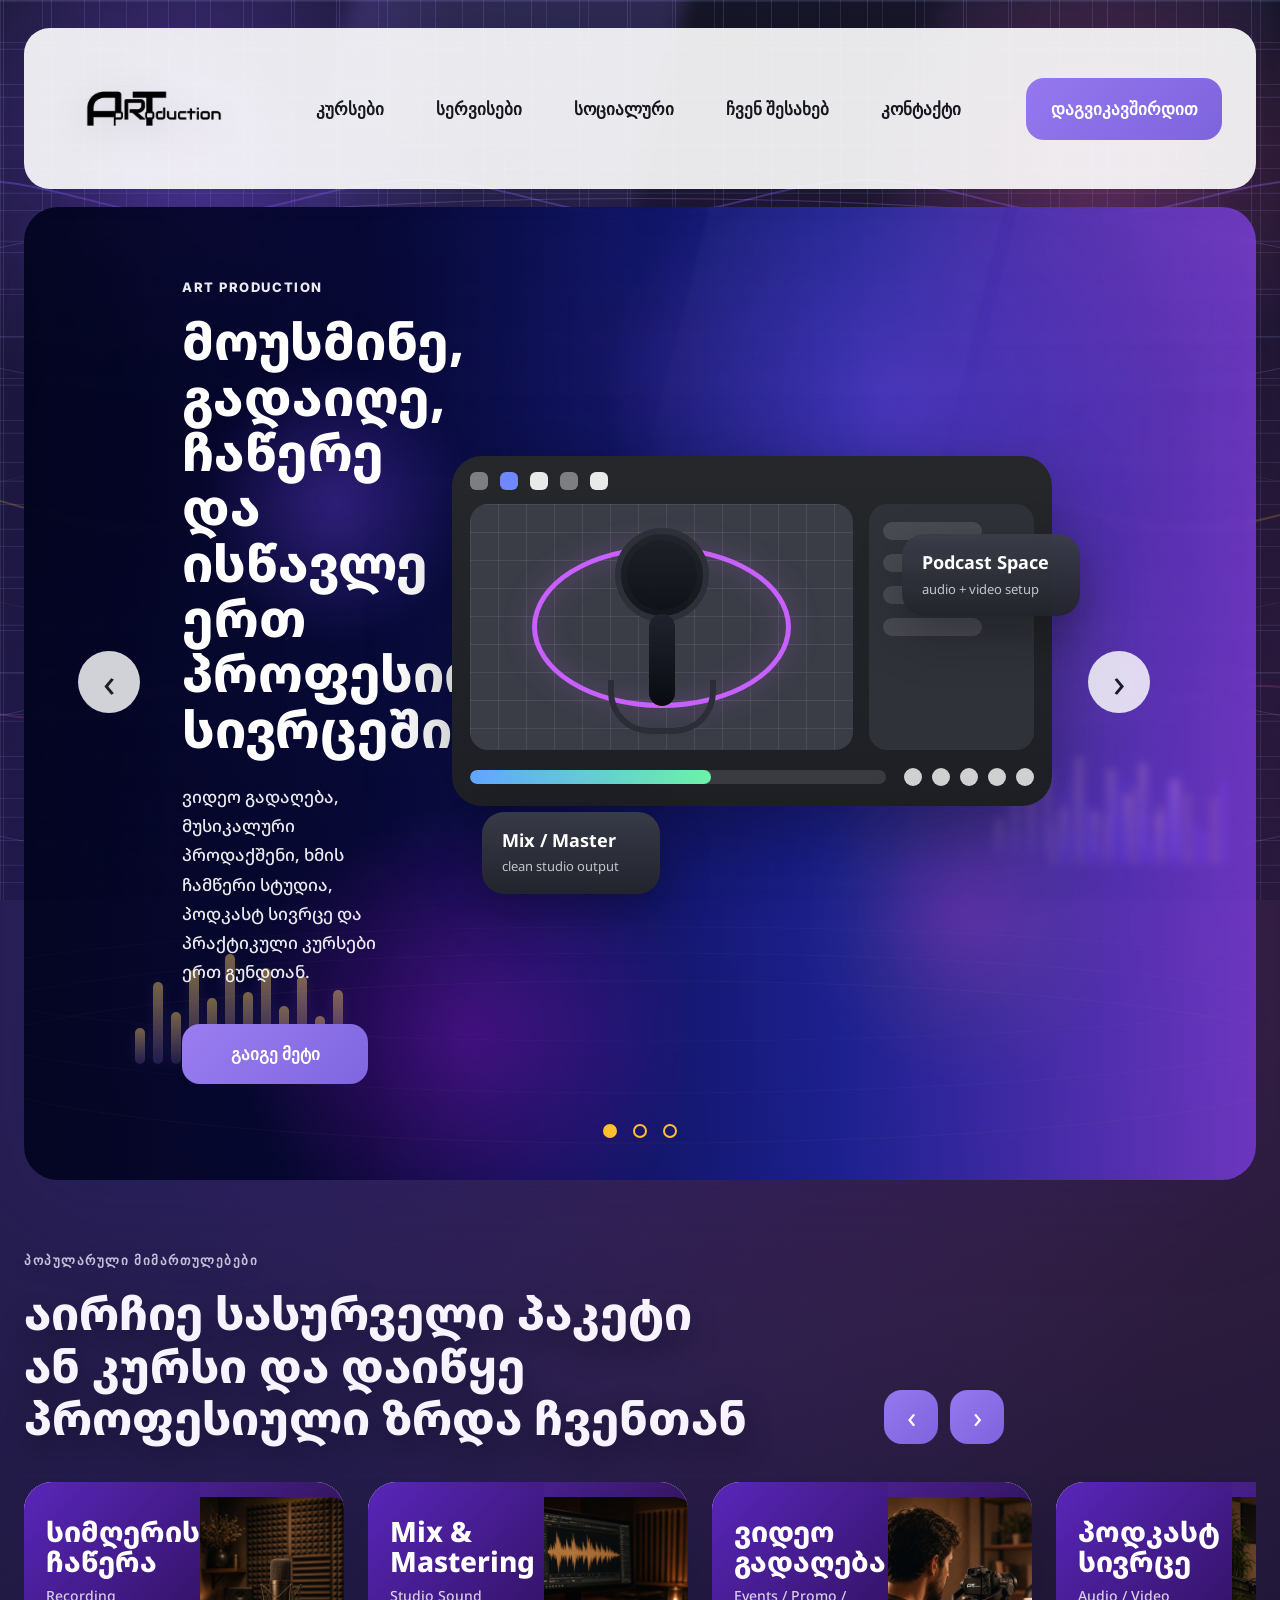
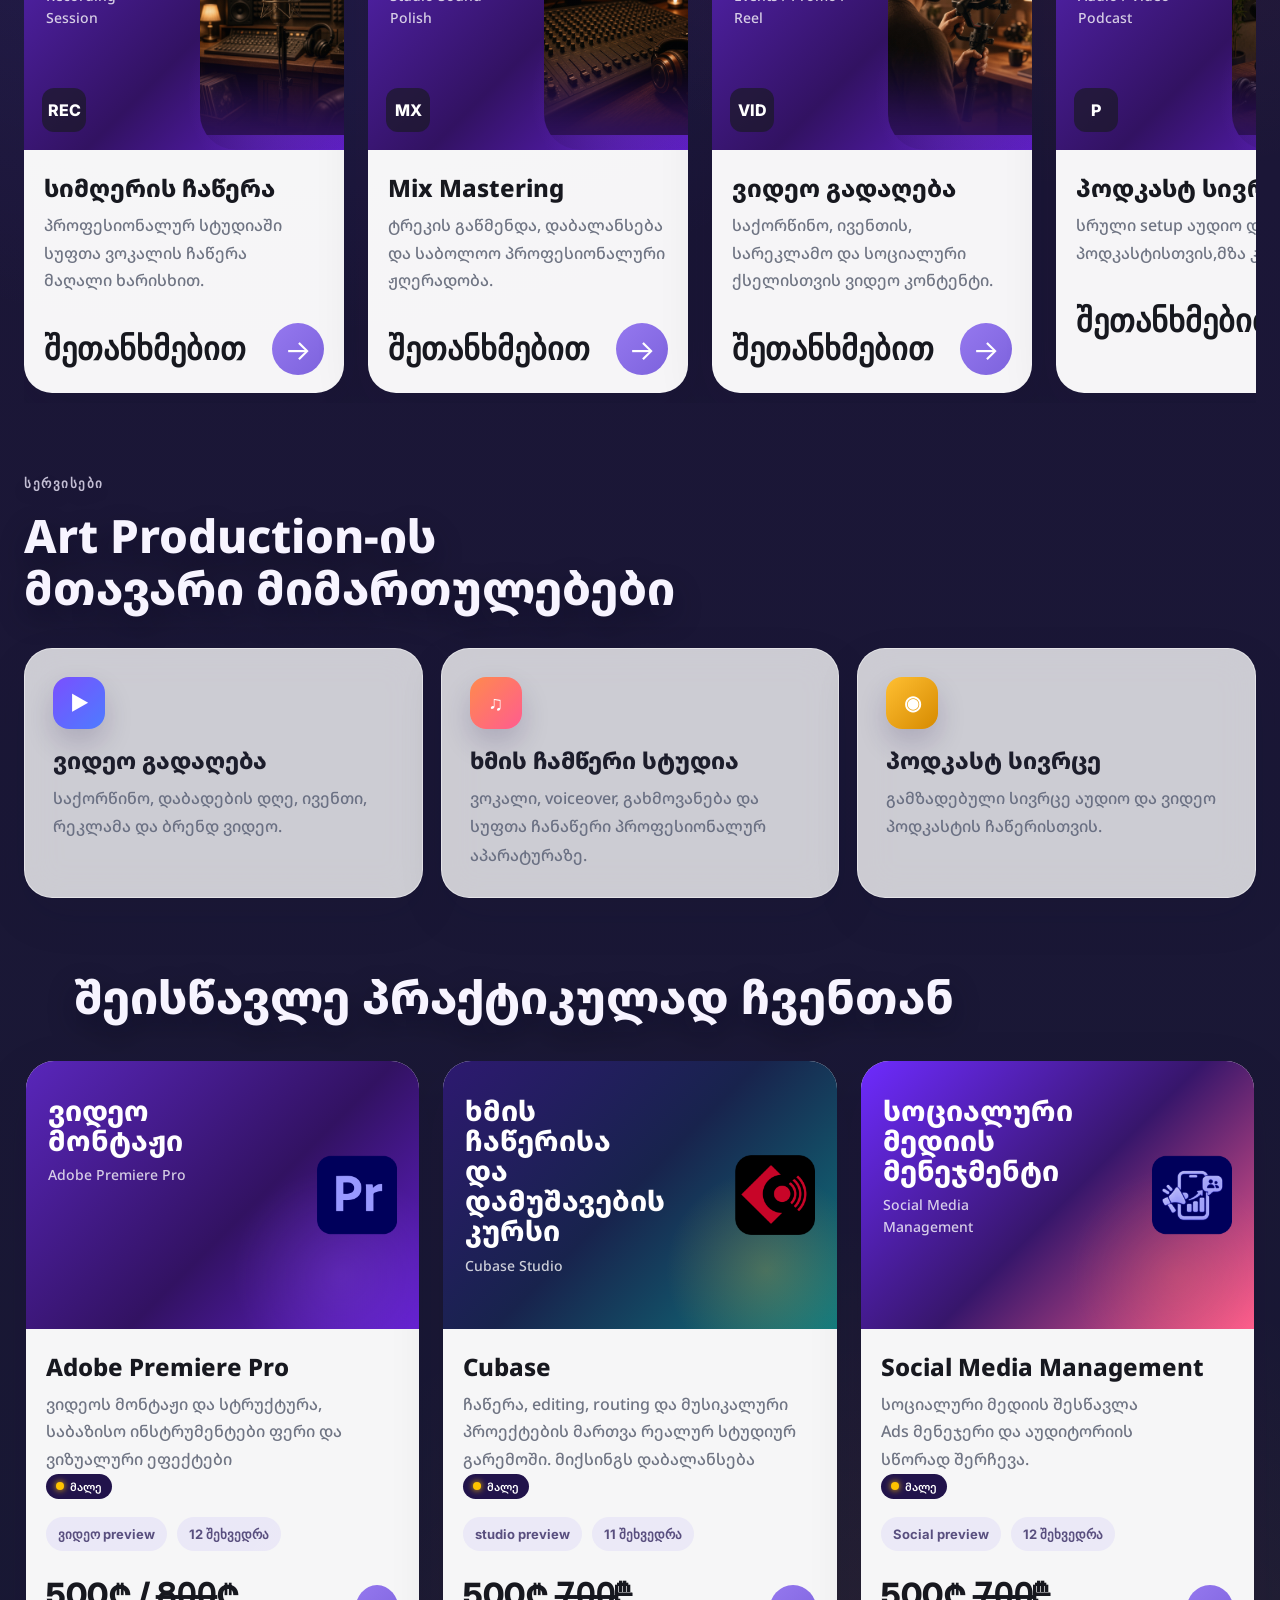
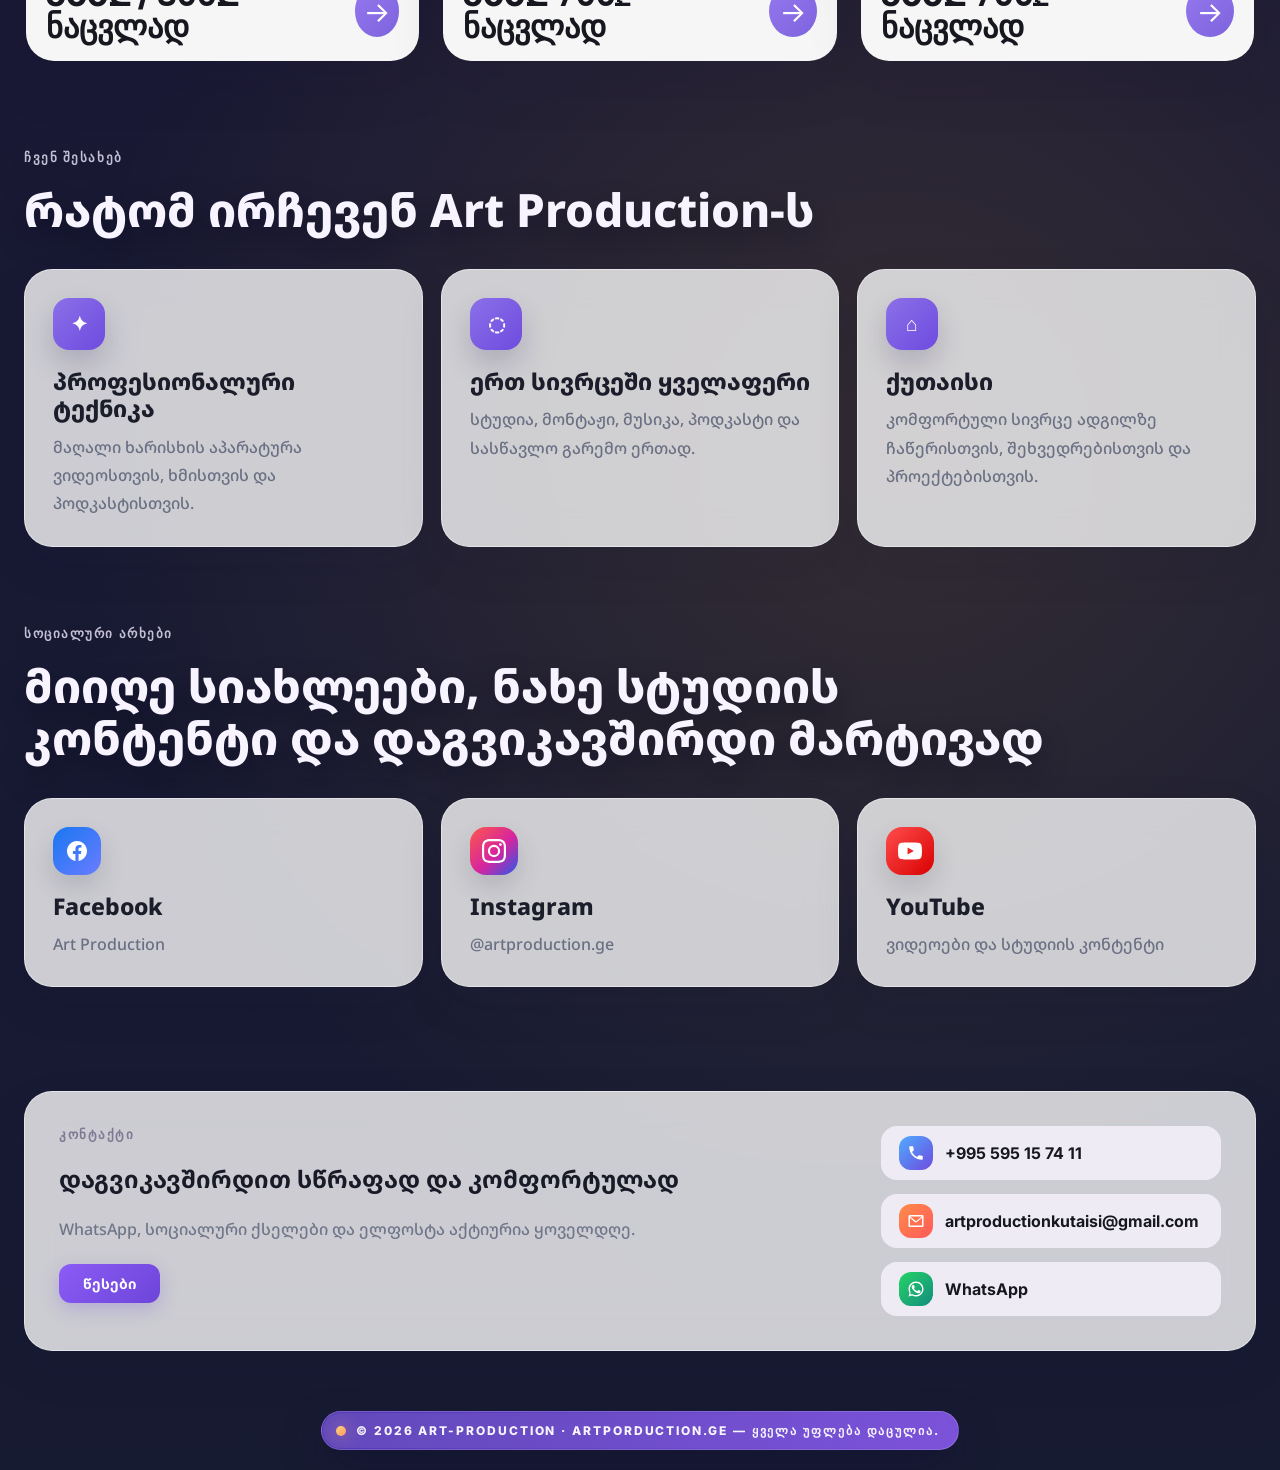
==== commit 7bf49d62: "Update index.html" ====
--- a/index.html
+++ b/index.html
@@ -451,7 +451,6 @@
           </div>
             <div class="contact-links">
               <a href="tel:+995595157411"><span class="contact-icon phone-icon"><svg viewBox="0 0 24 24" width="18" height="18" fill="currentColor" aria-hidden="true"><path d="M6.62 10.79a15.05 15.05 0 0 0 6.59 6.59l2.2-2.2a1 1 0 0 1 1.01-.24 11.36 11.36 0 0 0 3.56.57 1 1 0 0 1 1 1V20a1 1 0 0 1-1 1C10.61 21 3 13.39 3 4a1 1 0 0 1 1-1h3.5a1 1 0 0 1 1 1 11.36 11.36 0 0 0 .57 3.56 1 1 0 0 1-.25 1.01z"/></svg></span>+995 595 15 74 11</a>
-              <a href="tel:+995593262356"><span class="contact-icon phone-icon"><svg viewBox="0 0 24 24" width="18" height="18" fill="currentColor" aria-hidden="true"><path d="M6.62 10.79a15.05 15.05 0 0 0 6.59 6.59l2.2-2.2a1 1 0 0 1 1.01-.24 11.36 11.36 0 0 0 3.56.57 1 1 0 0 1 1 1V20a1 1 0 0 1-1 1C10.61 21 3 13.39 3 4a1 1 0 0 1 1-1h3.5a1 1 0 0 1 1 1 11.36 11.36 0 0 0 .57 3.56 1 1 0 0 1-.25 1.01z"/></svg></span>+995 571 09 06 59</a>
               <a href="mailto:artproductionkutaisi@gmail.com"><span class="contact-icon mail-icon"><svg viewBox="0 0 24 24" width="18" height="18" fill="currentColor" aria-hidden="true"><path d="M2 5.5A1.5 1.5 0 0 1 3.5 4h17A1.5 1.5 0 0 1 22 5.5v13a1.5 1.5 0 0 1-1.5 1.5h-17A1.5 1.5 0 0 1 2 18.5zm2.2.5 7.34 6.02a.75.75 0 0 0 .95 0L19.83 6zM20 7.83l-6.86 5.63a2.25 2.25 0 0 1-2.85 0L4 7.83V18h16z"/></svg></span>artproductionkutaisi@gmail.com</a>
               <a href="https://wa.me/995595157411" target="_blank" rel="noreferrer"><span class="contact-icon whatsapp-icon"><svg viewBox="0 0 24 24" width="18" height="18" fill="currentColor" aria-hidden="true"><path d="M17.47 14.38c-.29-.15-1.71-.84-1.97-.94-.26-.1-.46-.15-.65.15-.19.29-.75.94-.92 1.14-.17.19-.34.22-.63.07-.29-.15-1.22-.45-2.32-1.43-.86-.77-1.44-1.71-1.61-2-.17-.29-.02-.45.13-.59.13-.13.29-.34.44-.51.15-.17.19-.29.29-.49.1-.19.05-.36-.02-.51-.07-.15-.65-1.57-.89-2.15-.23-.56-.47-.48-.65-.49h-.56c-.19 0-.51.07-.78.36-.26.29-1.02 1-1.02 2.45s1.05 2.84 1.19 3.04c.15.19 2.06 3.15 5 4.41.7.3 1.24.48 1.67.62.7.22 1.34.19 1.84.12.56-.08 1.71-.7 1.96-1.37.24-.68.24-1.26.17-1.37-.07-.12-.26-.19-.55-.34z"/><path d="M12.02 2C6.5 2 2 6.48 2 12c0 1.85.5 3.58 1.36 5.06L2 22l5.06-1.32A9.94 9.94 0 0 0 12.02 22C17.5 22 22 17.52 22 12S17.5 2 12.02 2zm0 18.1c-1.63 0-3.16-.44-4.47-1.2l-.32-.19-3 .78.8-2.92-.21-.3A8.1 8.1 0 0 1 3.9 12c0-4.48 3.65-8.13 8.12-8.13S20.14 7.52 20.14 12s-3.64 8.1-8.12 8.1z"/></svg></span>WhatsApp</a>
             </div>
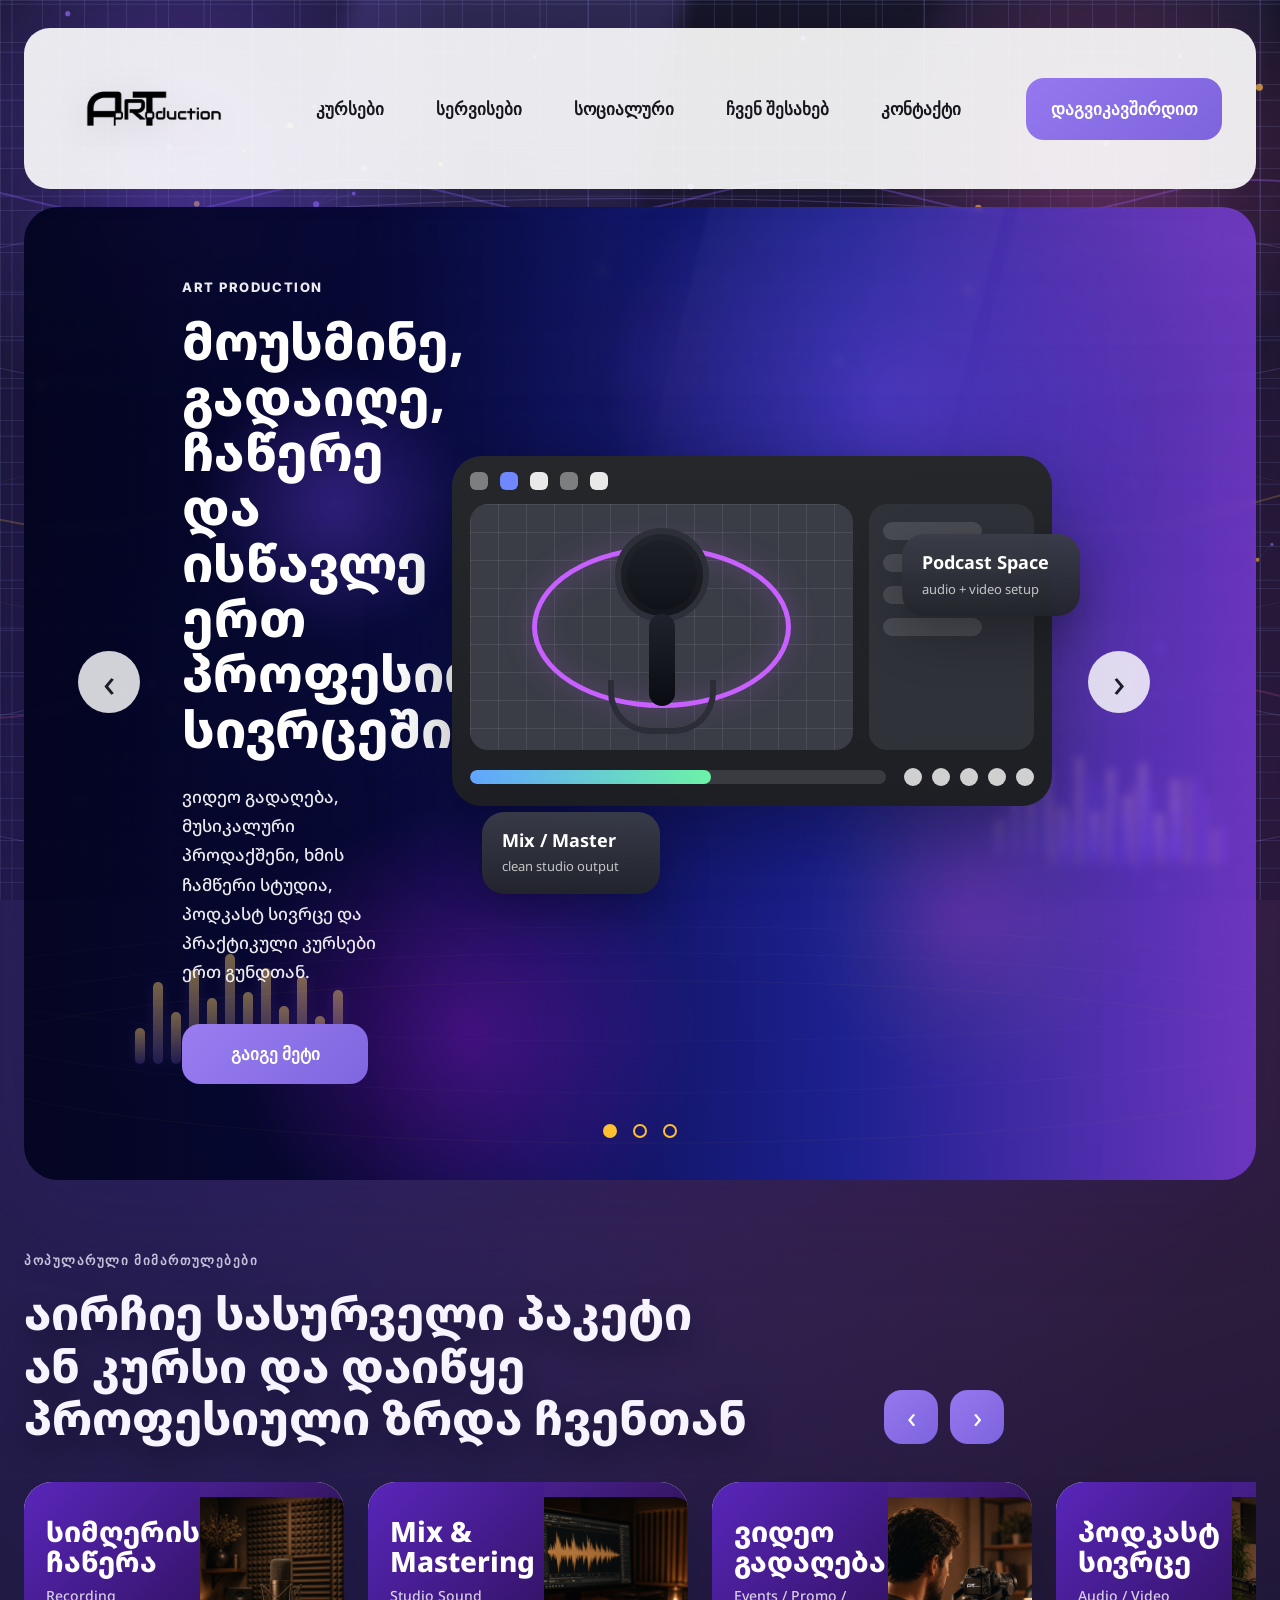
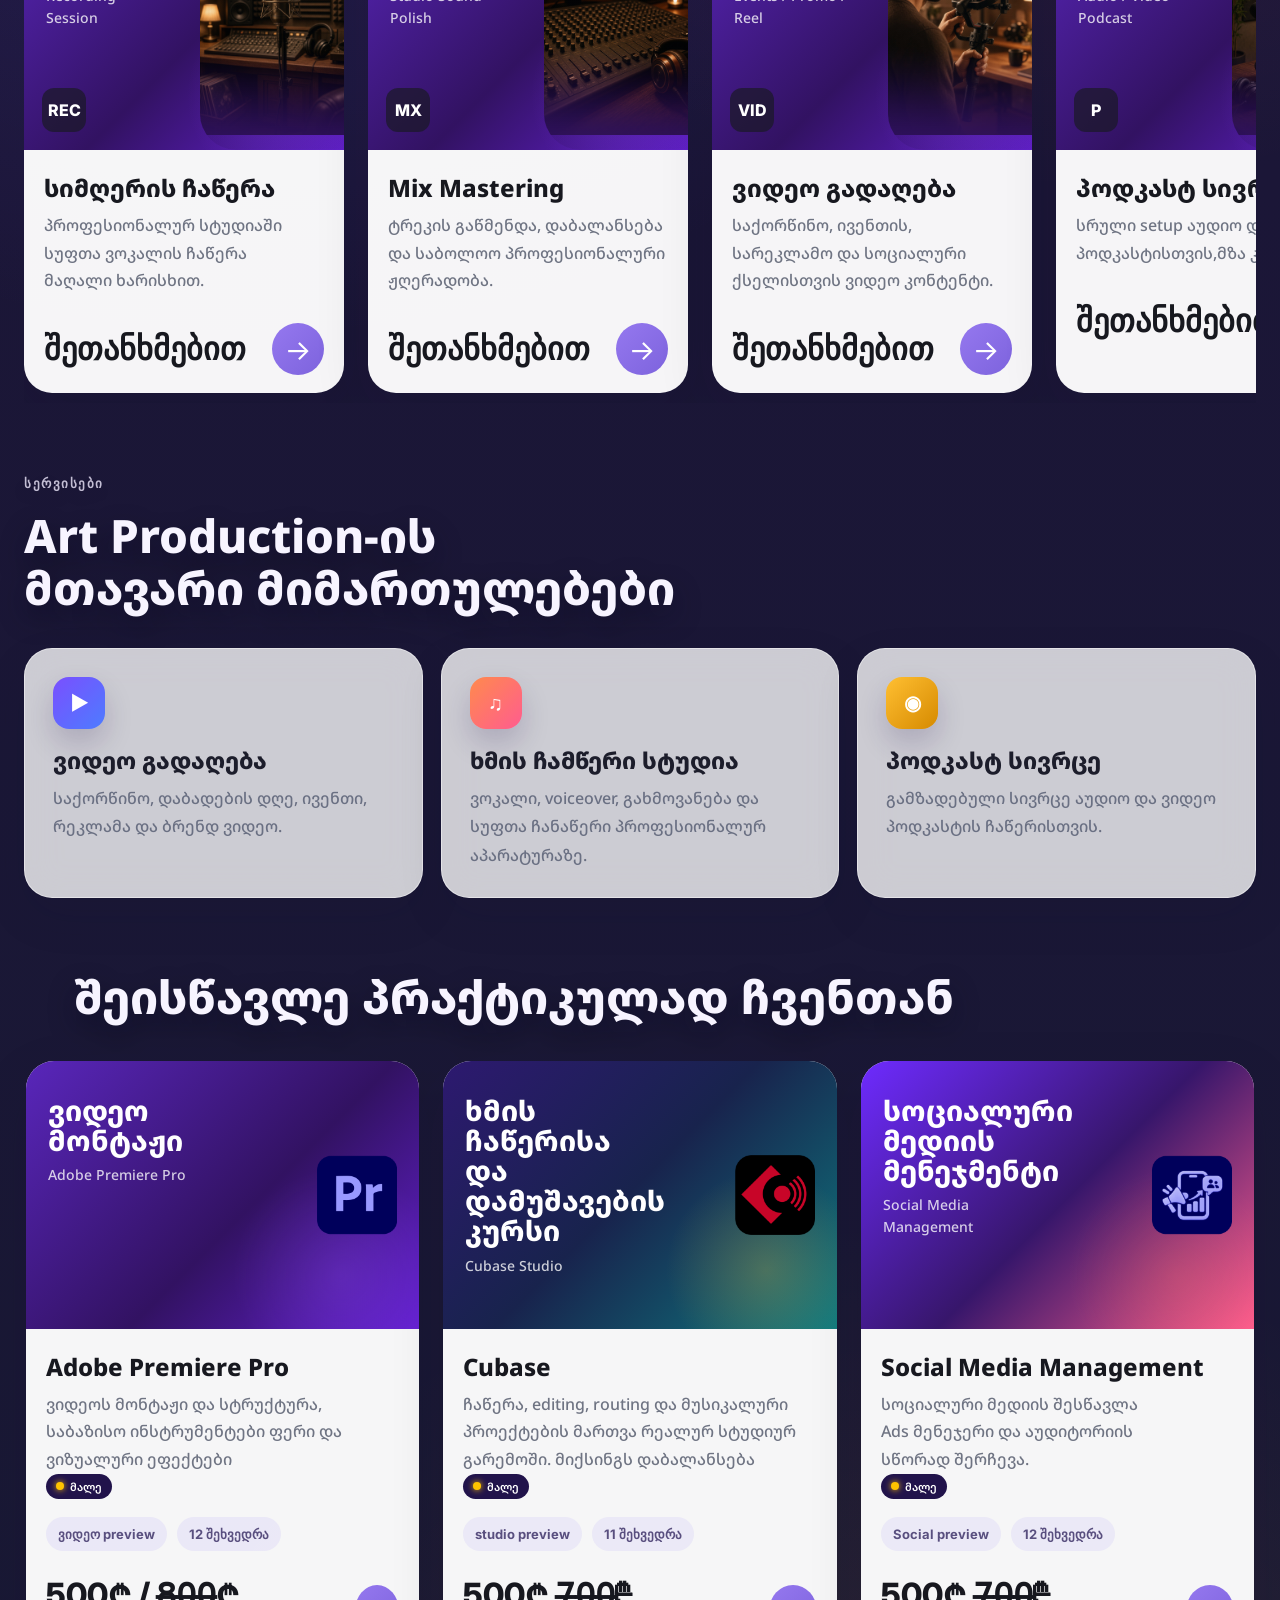
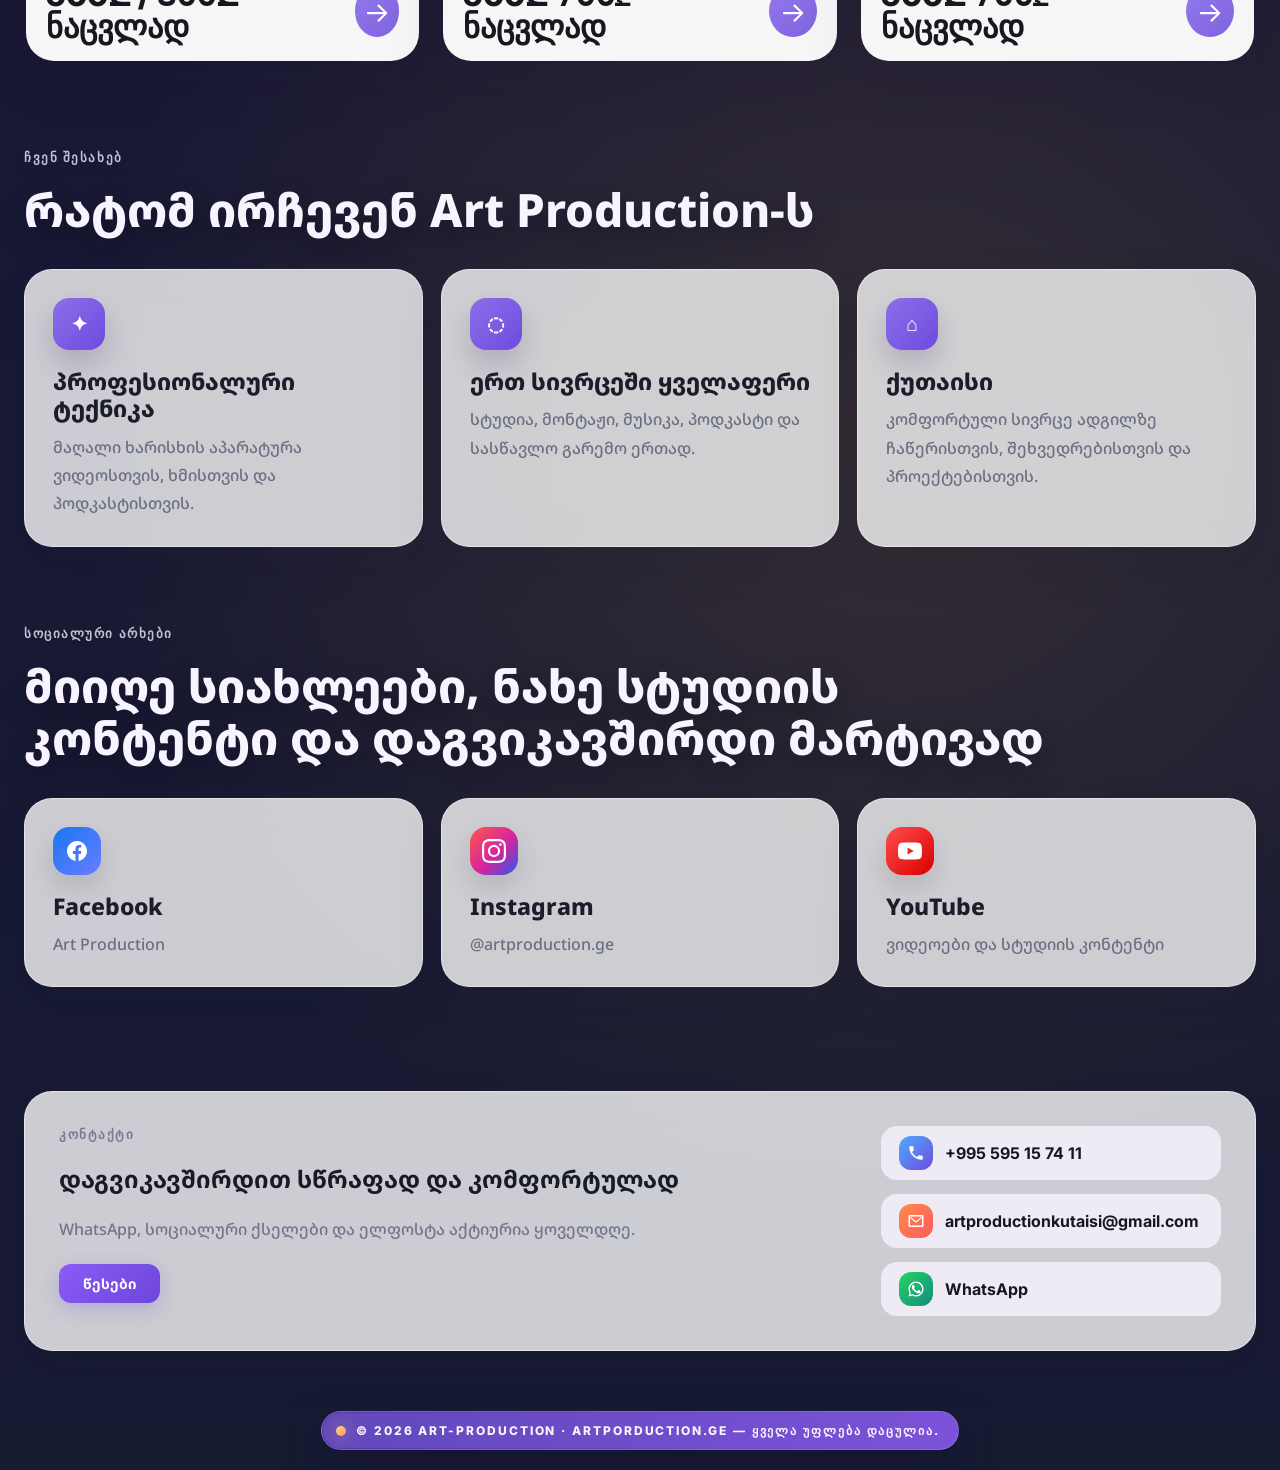
==== commit 69e63ed9: "Update index.html" ====
--- a/index.html
+++ b/index.html
@@ -360,7 +360,7 @@
             </div>
           </article>
           </article>
-          <article class="course-showcase-card" data-package-link="social-media" tabindex="0" role="link" aria-label="After Effects კურსის დეტალები">
+          <article class="course-showcase-card" data-package-link="social-media" tabindex="0" role="link" aria-label="სოციალური მედიის კურსის დეტალები">
             <div class="course-showcase-media media-after-advanced">
               <div class="course-showcase-label">
                 <h3>სოციალური მედიის მენეჯმენტი</h3>
